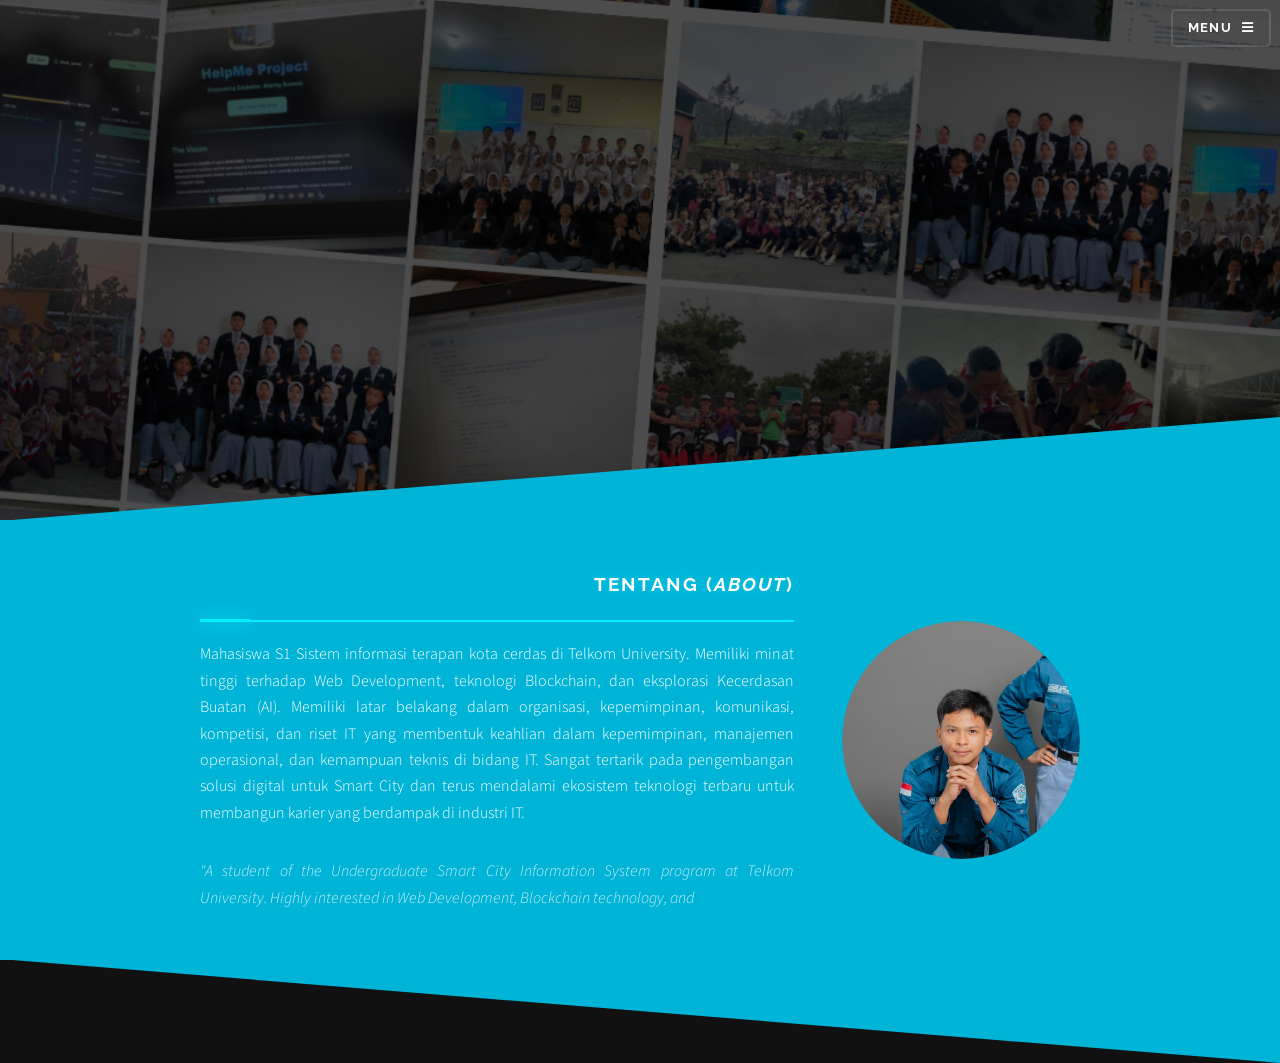
==== index.html @ a46129fd "Update index.html" ====
<!DOCTYPE HTML>
<!--
	Solid State by HTML5 UP
	html5up.net | @ajlkn
	Free for personal and commercial use under the CCA 3.0 license (html5up.net/license)
-->
<html>
	<head>
		<title>Portofolio</title>
		<meta charset="utf-8" />
		<meta name="viewport" content="width=device-width, initial-scale=1, user-scalable=no" />
		<link rel="stylesheet" href="assets/css/main.css" />
		<noscript><link rel="stylesheet" href="assets/css/noscript.css" /></noscript>
		
		<style>
			/* Efek Scroll Mulus dari tombol "Next" */
			html {
				scroll-behavior: smooth;
			}
			
			/* Memaksa 4 Kotak Galeri jadi 2x2 di layar HP bergaya "Card" presisi */
			@media screen and (max-width: 736px) {
				#four .features {
					display: grid !important;
					grid-template-columns: repeat(2, 1fr) !important;
					gap: 12px !important; /* Jarak antar kotak */
				}
				#four .features article {
					width: 100% !important;
					margin: 0 !important;
					padding: 0 !important; /* Hapus padding agar gambar bisa ngepres 100% ke ujung */
					border-radius: 8px !important; /* Lengkungkan sudut luar kotak */
					overflow: hidden !important; /* Potong paksa gambar yang keluar dari lengkungan */
					display: flex !important;
					flex-direction: column !important;
				}
				
				/* FIX: Gambar benar-benar menyentuh ujung bingkai */
				#four .features article .image {
					display: block !important;
					width: 100% !important;
					margin: 0 !important;
					border-radius: 0 !important; 
				}
				#four .features article .image img {
					width: 100% !important;
					height: 110px !important; /* Paksa tinggi gambar seragam agar rapi sejajar */
					display: block !important;
					object-fit: cover !important; 
				}
				
				/* Padding hanya diberikan pada Teks dan Tombol agar tidak menempel ke pinggir */
				#four .features article h3 {
					font-size: 0.85em !important;
					margin: 12px 10px 5px 10px !important;
				}
				#four .features article p {
					font-size: 0.7em !important;
					line-height: 1.4 !important;
					margin: 0 10px 10px 10px !important;
					flex-grow: 1 !important; /* Mendorong tombol selalu sejajar di bawah */
				}
				#four .features article .special {
					font-size: 0.65em !important;
					margin: 0 10px 12px 10px !important;
					align-self: flex-start !important;
				}
			}
			/* FIX: Memaksa foto bulat (spotlight) tetap presisi dan tidak lonjong */
			.wrapper.spotlight .image img {
				aspect-ratio: 1 / 1 !important;
				object-fit: cover !important;
			}
			/* =================================================== */
			/* EFEK HOLOGRAM 3D KOMPLEKS (TANPA BACKGROUND HITAM)  */
			/* =================================================== */
			
			/* 1. MENGHAPUS LINGKARAN HITAM BAWAAN TEMPLATE */
			.wrapper.spotlight .image.holo-container {
				background: transparent !important;
				border: none !important;
				border-radius: 0 !important;
				box-shadow: none !important;
				display: flex;
				justify-content: center;
				align-items: center;
				perspective: 1200px; /* Jarak pandang kamera 3D */
				overflow: visible !important;
				width: 250px !important;
			}

			/* ======================================= */
			/* HOLOGRAM 1: QUANTUM CORE (NOMOR 2)      */
			/* ======================================= */
			.holo-core {
				position: relative;
				width: 150px;
				height: 150px;
				transform-style: preserve-3d;
				animation: spin3D 12s linear infinite;
			}
			
			/* Cincin Energi Pelindung */
			.holo-ring {
				position: absolute;
				width: 100%;
				height: 100%;
				border: 2px dashed rgba(200, 200, 200, 0.6);
				border-radius: 50%;
				box-shadow: 0 0 15px rgba(200, 200, 200, 0.3), inset 0 0 10px rgba(200, 200, 200, 0.3);
			}
			.holo-ring.x { transform: rotateX(70deg) rotateY(0deg); border-style: solid; border-width: 1px;}
			.holo-ring.y { transform: rotateX(0deg) rotateY(70deg); }
			.holo-ring.z { transform: rotateX(45deg) rotateY(45deg); border: 2px dotted rgba(200, 200, 200, 0.8);}

			/* Kubus Data Melayang di Tengah */
			.holo-cube {
				position: absolute;
				top: 30%; left: 30%;
				width: 40%; height: 40%;
				transform-style: preserve-3d;
				animation: counterSpin 6s linear infinite;
			}
			.holo-cube .face {
				position: absolute;
				width: 100%; height: 100%;
				background: rgba(200, 200, 200, 0.1);
				border: 1px solid rgba(200, 200, 200, 0.9);
				box-shadow: 0 0 20px rgba(200, 200, 200, 0.5) inset;
				backdrop-filter: blur(2px);
			}
			/* Pemosisi Sisi Kubus */
			.face.front  { transform: translateZ(30px); }
			.face.back   { transform: rotateY(180deg) translateZ(30px); }
			.face.right  { transform: rotateY(90deg) translateZ(30px); }
			.face.left   { transform: rotateY(-90deg) translateZ(30px); }
			.face.top    { transform: rotateX(90deg) translateZ(30px); }
			.face.bottom { transform: rotateX(-90deg) translateZ(30px); }

		/* ======================================= */
			/* HOLOGRAM 3: CYBER RUNNER (ANAK LARI)    */
			/* ======================================= */
			
			/* Area bermain si anak hologram */
			.holo-run-area {
				position: relative;
				width: 180px;
				height: 180px;
				display: flex;
				justify-content: center;
				align-items: center;
				border-radius: 50%;
				/* Efek grid lantai virtual agar terasa 3D */
				background: 
					linear-gradient(rgba(200,200,200,0.1) 1px, transparent 1px) center,
					linear-gradient(90deg, rgba(200,200,200,0.1) 1px, transparent 1px) center;
				background-size: 20px 20px;
				box-shadow: inset 0 0 40px rgba(200, 200, 200, 0.1);
				overflow: visible; /* Biar larinya bisa tembus keluar lingkaran dikit */
			}
			
			/* Wadah tubuh anak */
		/* ======================================= */
			/* SI ANAK LARI BEBAS (KELILING TEKS)      */
			/* ======================================= */
			
			.cyber-kid {
				position: absolute; /* Lepas dari arus normal */
				width: 30px; 
				height: 50px;
				z-index: 100; /* Lari di atas teks dan gambar */
				pointer-events: none; /* Biar nggak nutupin tombol pas dilewati */
				
				/* Panggil animasi rute keliling kotak selama 12 detik */
				animation: runAround 12s linear infinite; 
			}

			/* Rute Lari Mengelilingi Teks (Responsif) */
			@keyframes runAround {
				/* 1. Mulai dari Pojok Kiri Atas, hadap Kanan */
				0%   { top: -20px; left: 0%; transform: scale(0.7) scaleX(1); }
				
				/* 2. Lari lurus ke Pojok Kanan Atas */
				35%  { top: -20px; left: 90%; transform: scale(0.7) scaleX(1); }
				
				/* 3. Putar badan kilat (persiapan turun) */
				36%  { top: -20px; left: 90%; transform: scale(0.7) scaleX(-1); }
				
				/* 4. Lari turun ke Pojok Kanan Bawah */
				50%  { top: 90%; left: 90%; transform: scale(0.7) scaleX(-1); }
				
				/* 5. Lari ke kiri menuju Pojok Kiri Bawah (hadap kiri) */
				85%  { top: 90%; left: 0%; transform: scale(0.7) scaleX(-1); }
				
				/* 6. Putar badan kilat menghadap kanan lagi */
				86%  { top: 90%; left: 0%; transform: scale(0.7) scaleX(1); }
				
				/* 7. Lari naik kembali ke Pojok Kiri Atas */
				100% { top: -20px; left: 0%; transform: scale(0.7) scaleX(1); }
			}
			/* =================================================== */
			/* FIX 1: ANIMASI KUBUS (Biar nggak berhenti)          */
			/* =================================================== */
			@keyframes spin3D {
				0% { transform: rotateX(0deg) rotateY(0deg) rotateZ(0deg); }
				100% { transform: rotateX(360deg) rotateY(360deg) rotateZ(360deg); }
			}
			@keyframes counterSpin {
				0% { transform: rotateX(360deg) rotateY(0deg) rotateZ(360deg); }
				100% { transform: rotateX(0deg) rotateY(360deg) rotateZ(0deg); }
			}

			/* =================================================== */
			/* FIX 2: ANTI-LAG UNTUK HP (Mematikan efek berat)     */
			/* =================================================== */
			@media screen and (max-width: 736px) {
				.holo-cube .face {
					backdrop-filter: none !important; /* Ini biang kerok lag di HP */
					box-shadow: 0 0 5px rgba(200, 200, 200, 0.5) inset !important; /* Dibikin ringan */
				}
			}

			/* =================================================== */
			/* FIX 3: MUNCULIN BADAN ANAK LARI                     */
			/* =================================================== */
			/* Membentuk Kepala & Badan dengan efek Neon Glow */
			.c-head { width: 12px; height: 12px; border-radius: 50%; background: #c0c0c0; position: absolute; top: 0; left: 9px; box-shadow: 0 0 15px #c0c0c0, 0 0 5px #fff; }
			.c-body { width: 4px; height: 22px; background: #c0c0c0; position: absolute; top: 12px; left: 13px; box-shadow: 0 0 10px #c0c0c0; }
			
			/* Membentuk Tangan & Kaki */
			.c-arm, .c-leg { width: 4px; background: #c0c0c0; position: absolute; border-radius: 2px; box-shadow: 0 0 10px #c0c0c0; }
			.c-arm { height: 16px; top: 14px; left: 13px; transform-origin: top center; }
			.c-leg { height: 20px; top: 32px; left: 13px; transform-origin: top center; }

			/* Menganimasikan Tangan & Kaki (Ayun Bergantian) */
			.arm-1 { animation: swingArm 0.5s infinite alternate ease-in-out; }
			.arm-2 { animation: swingArmRev 0.5s infinite alternate ease-in-out; }
			.leg-1 { animation: swingLegRev 0.5s infinite alternate ease-in-out; }
			.leg-2 { animation: swingLeg 0.5s infinite alternate ease-in-out; }

			@keyframes swingArm { 0% { transform: rotate(-60deg); } 100% { transform: rotate(60deg); } }
			@keyframes swingArmRev { 0% { transform: rotate(60deg); } 100% { transform: rotate(-60deg); } }
			@keyframes swingLeg { 0% { transform: rotate(-45deg); } 100% { transform: rotate(50deg); } }
			@keyframes swingLegRev { 0% { transform: rotate(50deg); } 100% { transform: rotate(-45deg); } }
									/* =================================================== */
			/* FIX POSISI KHUSUS HP: NO 2 KIRI, NO 3 KANAN         */
			/* =================================================== */
			@media screen and (max-width: 736px) {
				/* Hologram 2 (Fokus) mepet mentok KIRI di HP */
				#two .image.holo-container {
					width: 100% !important;
					justify-content: flex-start !important; 
					transform: none !important;
					margin: 0 0 2em 0 !important;
				}

								/* Hologram 3 (Pengalaman) mepet mentok KANAN di HP */
				#three .image.holo-container {
					width: 100% !important;
					justify-content: flex-end !important; 
					margin: 0 0 2em 0 !important; /* Samakan marginnya dengan No 2 biar rapi */
					transform: translateX(50px) !important; /* Dosis dorongan ke KANAN */
				}




		</style>
	</head>
	<body class="is-preload">

		<!-- Page Wrapper -->
			<div id="page-wrapper">

				<!-- Header -->
					<header id="header" class="alt">
						<h1><a href="index.html">Portofolio</a></h1>
						<nav>
							<a href="#menu">Menu</a>
						</nav>
					</header>

				<!-- Menu -->
				<nav id="menu">
						<div class="inner">
							<h2>Menu</h2>
							<ul class="links">
								<li><a href="index.html">Home</a></li>
							</ul>
							<a href="#" class="close">Close</a>
						</div>
					</nav>

				<!-- Banner -->
	<section id="banner">
		<div class="inner" style="text-align: center;">
			<div class="logo"><img src="images/profil.jpeg" alt="Foto Profil Zulhi" style="width: 120px; height: 120px; border-radius: 50%; object-fit: cover; display: block; margin: 0 auto; box-shadow: 0px 0px 25px rgba(200, 200, 200, 0.6);" /></div>
			<h2 style="text-transform: none;">ILHAM DZULKHY</h2>
			<p style="text-transform: none; letter-spacing: 0.05em; text-align: center; margin: 0 auto;">Undergraduate Smart City Information System Student at Telkom University</p>
		</div>
	</section>
				<!-- Wrapper -->
					<section id="wrapper">

					<!-- One -->
<section id="one" class="wrapper spotlight style1">
	<div class="inner">
		<a href="#" class="image"><img src="images/foto-about.jpeg" alt="Profile About" /></a>
		<div class="content">
			<h2 class="major">TENTANG (<i>ABOUT</i>)</h2>

			<!-- Deskripsi Bahasa Indonesia -->
			<p style="text-align: justify;">
			    Mahasiswa S1 Sistem informasi terapan kota cerdas di Telkom University. Memiliki minat tinggi terhadap Web Development, teknologi Blockchain, dan eksplorasi Kecerdasan Buatan (AI). Memiliki latar belakang dalam organisasi, kepemimpinan, komunikasi, kompetisi, dan riset IT yang membentuk keahlian dalam kepemimpinan, manajemen operasional, dan kemampuan teknis di bidang IT. Sangat tertarik pada pengembangan solusi digital untuk Smart City dan terus mendalami ekosistem teknologi terbaru untuk membangun karier yang berdampak di industri IT.
			</p>

			<!-- Deskripsi Bahasa Inggris -->
			<p style="text-align: justify; font-style: italic; opacity: 0.8;">
			    "A student of the Undergraduate Smart City Information System program at Telkom University. Highly interested in Web Development, Blockchain technology, and
---- assets/css/main.css ----
@import url(fontawesome-all.min.css);
@import url("https://fonts.googleapis.com/css?family=Raleway:200,700|Source+Sans+Pro:300,600,300italic,600italic");

/*
	Solid State by HTML5 UP
	html5up.net | @ajlkn
	Free for personal and commercial use under the CCA 3.0 license (html5up.net/license)
*/

html, body, div, span, applet, object,
iframe, h1, h2, h3, h4, h5, h6, p, blockquote,
pre, a, abbr, acronym, address, big, cite,
code, del, dfn, em, img, ins, kbd, q, s, samp,
small, strike, strong, sub, sup, tt, var, b,
u, i, center, dl, dt, dd, ol, ul, li, fieldset,
form, label, legend, table, caption, tbody,
tfoot, thead, tr, th, td, article, aside,
canvas, details, embed, figure, figcaption,
footer, header, hgroup, menu, nav, output, ruby,
section, summary, time, mark, audio, video {
	margin: 0;
	padding: 0;
	border: 0;
	font-size: 100%;
	font: inherit;
	vertical-align: baseline;}

article, aside, details, figcaption, figure,
footer, header, hgroup, menu, nav, section {
	display: block;}

body {
	line-height: 1;
}

ol, ul {
	list-style: none;
}

blockquote, q {
	quotes: none;
}

	blockquote:before, blockquote:after, q:before, q:after {
		content: '';
		content: none;
	}

table {
	border-collapse: collapse;
	border-spacing: 0;
}

body {
	-webkit-text-size-adjust: none;
}

mark {
	background-color: transparent;
	color: inherit;
}

input::-moz-focus-inner {
	border: 0;
	padding: 0;
}

input, select, textarea {
	-moz-appearance: none;
	-webkit-appearance: none;
	-ms-appearance: none;
	appearance: none;
}

/* Basic */

	@-ms-viewport {
		width: device-width;
	}

	body {
		-ms-overflow-style: scrollbar;
	}

	@media screen and (max-width: 480px) {

		html, body {
			min-width: 320px;
		}

	}

	html {
		box-sizing: border-box;
	}

	*, *:before, *:after {
		box-sizing: inherit;
	}

	body {
		background-color: #111111;
		background-image: linear-gradient(to top, rgba(0, 0, 0, 0.7), rgba(0, 0, 0, 0.7)), url("../../images/bg.png");
		background-size: auto,
 cover;
		background-attachment: fixed,
 fixed;
		background-position: center,
 center;
	}

		body.is-preload *, body.is-preload *:before, body.is-preload *:after {
			-moz-animation: none !important;
			-webkit-animation: none !important;
			-ms-animation: none !important;
			animation: none !important;
			-moz-transition: none !important;
			-webkit-transition: none !important;
			-ms-transition: none !important;
			transition: none !important;
		}

/* Type */

	body, input, select, textarea {
		color: #ffffff;
		font-family: "Source Sans Pro", Helvetica, sans-serif;
		font-size: 16.5pt;
		font-weight: 300;
		line-height: 1.65;
	}

		@media screen and (max-width: 1680px) {

			body, input, select, textarea {
				font-size: 13pt;
			}

		}

		@media screen and (max-width: 1280px) {

			body, input, select, textarea {
				font-size: 12pt;
			}

		}

		@media screen and (max-width: 980px) {

			body, input, select, textarea {
				font-size: 12pt;
			}

		}

		@media screen and (max-width: 736px) {

			body, input, select, textarea {
				font-size: 12pt;
			}

		}

		@media screen and (max-width: 480px) {

			body, input, select, textarea {
				font-size: 12pt;
			}

		}

	a {
		-moz-transition: color 0.2s ease-in-out, border-bottom-color 0.2s ease-in-out;
		-webkit-transition: color 0.2s ease-in-out, border-bottom-color 0.2s ease-in-out;
		-ms-transition: color 0.2s ease-in-out, border-bottom-color 0.2s ease-in-out;
		transition: color 0.2s ease-in-out, border-bottom-color 0.2s ease-in-out;
		border-bottom: dotted 1px rgba(255, 255, 255, 0.35);
		color: #ffffff;
		text-decoration: none;
	}

		a:hover {
			border-bottom-color: transparent;
			color: #ffffff !important;
		}

		a.special:not(.button) {
			text-decoration: none;
			border-bottom: 0;
			display: block;
			font-family: Raleway, Helvetica, sans-serif;
			font-size: 0.8em;
			font-weight: 700;
			letter-spacing: 0.1em;
			margin: 0 0 2em 0;
			text-transform: uppercase;
		}

			a.special:not(.button):before {
				-moz-osx-font-smoothing: grayscale;
				-webkit-font-smoothing: antialiased;
				display: inline-block;
				font-style: normal;
				font-variant: normal;
				text-rendering: auto;
				line-height: 1;
				text-transform: none !important;
				font-family: 'Font Awesome 5 Free';
				font-weight: 900;
			}

			a.special:not(.button):before {
				-moz-transition: background-color 0.2s ease-in-out;
				-webkit-transition: background-color 0.2s ease-in-out;
				-ms-transition: background-color 0.2s ease-in-out;
				transition: background-color 0.2s ease-in-out;
				border-radius: 100%;
				border: solid 2px rgba(255, 255, 255, 0.125);
				content: '\f105';
				display: inline-block;
				font-size: 1.25em;
				height: 2em;
				line-height: 1.75em;
				margin-right: 0.85em;
				text-align: center;
				text-indent: 0.15em;
				vertical-align: middle;
				width: 2em;
			}

			a.special:not(.button):hover:before {
				background-color: rgba(255, 255, 255, 0.025);
			}

			a.special:not(.button):active:before {
				background-color: rgba(255, 255, 255, 0.075);
			}

	strong, b {
		color: #ffffff;
		font-weight: 600;
	}

	em, i {
		font-style: italic;
	}

	p {
		margin: 0 0 2em 0;
	}

	h1, h2, h3, h4, h5, h6 {
		color: #ffffff;
		font-family: Raleway, Helvetica, sans-serif;
		font-weight: 700;
		letter-spacing: 0.1em;
		margin: 0 0 1em 0;
		text-transform: uppercase;
	}

		h1 a, h2 a, h3 a, h4 a, h5 a, h6 a {
			color: inherit;
			text-decoration: none;
			border-bottom: 0;
		}

		h1 span, h2 span, h3 span, h4 span, h5 span, h6 span {
			font-weight: 200;
		}

		h1.major, h2.major, h3.major, h4.major, h5.major, h6.major {
			padding-bottom: 1em;
			border-bottom: solid 2px rgba(255, 255, 255, 0.125);
		}

	h2 {
		font-size: 1.2em;
	}

	h3 {
		font-size: 0.9em;
	}

	h4 {
		font-size: 0.7em;
	}

	h5 {
		font-size: 0.7em;
	}

	h6 {
		font-size: 0.7em;
	}

	@media screen and (max-width: 736px) {

		h2 {
			font-size: 1em;
		}

		h3 {
			font-size: 0.8em;
		}

	}

	sub {
		font-size: 0.8em;
		position: relative;
		top: 0.5em;
	}

	sup {
		font-size: 0.8em;
		position: relative;
		top: -0.5em;
	}

	blockquote {
		border-left: solid 4px rgba(255, 255, 255, 0.125);
		font-style: italic;
		margin: 0 0 2em 0;
		padding: 0.5em 0 0.5em 2em;
	}

	code {
		background: rgba(255, 255, 255, 0.025);
		border-radius: 5px;
		border: solid 2px rgba(255, 255, 255, 0.125);
		font-family: "Courier New", monospace;
		font-size: 0.9em;
		margin: 0 0.25em;
		padding: 0.25em 0.65em;
	}

	pre {
		-webkit-overflow-scrolling: touch;
		font-family: "Courier New", monospace;
		font-size: 0.9em;
		margin: 0 0 2em 0;
	}

		pre code {
			display: block;
			line-height: 1.75em;
			padding: 1em 1.5em;
			overflow-x: auto;
		}

	hr {
		border: 0;
		border-bottom: solid 2px rgba(255, 255, 255, 0.125);
		margin: 2.5em 0;
	}

		hr.major {
			margin: 4em 0;
		}

	.align-left {
		text-align: left;
	}

	.align-center {
		text-align: center;
	}

	.align-right {
		text-align: right;
	}

/* Row */

	.row {
		display: flex;
		flex-wrap: wrap;
		box-sizing: border-box;
		align-items: stretch;
	}

		.row > * {
			box-sizing: border-box;
		}

		.row.gtr-uniform > * > :last-child {
			margin-bottom: 0;
		}

		.row.aln-left {
			justify-content: flex-start;
		}

		.row.aln-center {
			justify-content: center;
		}

		.row.aln-right {
			justify-content: flex-end;
		}

		.row.aln-top {
			align-items: flex-start;
		}

		.row.aln-middle {
			align-items: center;
		}

		.row.aln-bottom {
			align-items: flex-end;
		}

		.row > .imp {
			order: -1;
		}

		.row > .col-1 {
			width: 8.33333%;
		}

		.row > .off-1 {
			margin-left: 8.33333%;
		}

		.row > .col-2 {
			width: 16.66667%;
		}

		.row > .off-2 {
			margin-left: 16.66667%;
		}

		.row > .col-3 {
			width: 25%;
		}

		.row > .off-3 {
			margin-left: 25%;
		}

		.row > .col-4 {
			width: 33.33333%;
		}

		.row > .off-4 {
			margin-left: 33.33333%;
		}

		.row > .col-5 {
			width: 41.66667%;
		}

		.row > .off-5 {
			margin-left: 41.66667%;
		}

		.row > .col-6 {
			width: 50%;
		}

		.row > .off-6 {
			margin-left: 50%;
		}

		.row > .col-7 {
			width: 58.33333%;
		}

		.row > .off-7 {
			margin-left: 58.33333%;
		}

		.row > .col-8 {
			width: 66.66667%;
		}

		.row > .off-8 {
			margin-left: 66.66667%;
		}

		.row > .col-9 {
			width: 75%;
		}

		.row > .off-9 {
			margin-left: 75%;
		}

		.row > .col-10 {
			width: 83.33333%;
		}

		.row > .off-10 {
			margin-left: 83.33333%;
		}

		.row > .col-11 {
			width: 91.66667%;
		}

		.row > .off-11 {
			margin-left: 91.66667%;
		}

		.row > .col-12 {
			width: 100%;
		}

		.row > .off-12 {
			margin-left: 100%;
		}

		.row.gtr-0 {
			margin-top: 0;
			margin-left: 0em;
		}

			.row.gtr-0 > * {
				padding: 0 0 0 0em;
			}

			.row.gtr-0.gtr-uniform {
				margin-top: 0em;
			}

				.row.gtr-0.gtr-uniform > * {
					padding-top: 0em;
				}

		.row.gtr-25 {
			margin-top: 0;
			margin-left: -0.4375em;
		}

			.row.gtr-25 > * {
				padding: 0 0 0 0.4375em;
			}

			.row.gtr-25.gtr-uniform {
				margin-top: -0.4375em;
			}

				.row.gtr-25.gtr-uniform > * {
					padding-top: 0.4375em;
				}

		.row.gtr-50 {
			margin-top: 0;
			margin-left: -0.875em;
		}

			.row.gtr-50 > * {
				padding: 0 0 0 0.875em;
			}

			.row.gtr-50.gtr-uniform {
				margin-top: -0.875em;
			}

				.row.gtr-50.gtr-uniform > * {
					padding-top: 0.875em;
				}

		.row {
			margin-top: 0;
			margin-left: -1.75em;
		}

			.row > * {
				padding: 0 0 0 1.75em;
			}

			.row.gtr-uniform {
				margin-top: -1.75em;
			}

				.row.gtr-uniform > * {
					padding-top: 1.75em;
				}

		.row.gtr-150 {
			margin-top: 0;
			margin-left: -2.625em;
		}

			.row.gtr-150 > * {
				padding: 0 0 0 2.625em;
			}

			.row.gtr-150.gtr-uniform {
				margin-top: -2.625em;
			}

				.row.gtr-150.gtr-uniform > * {
					padding-top: 2.625em;
				}

		.row.gtr-200 {
			margin-top: 0;
			margin-left: -3.5em;
		}

			.row.gtr-200 > * {
				padding: 0 0 0 3.5em;
			}

			.row.gtr-200.gtr-uniform {
				margin-top: -3.5em;
			}

				.row.gtr-200.gtr-uniform > * {
					padding-top: 3.5em;
				}

		@media screen and (max-width: 1680px) {

			.row {
				display: flex;
				flex-wrap: wrap;
				box-sizing: border-box;
				align-items: stretch;
			}

				.row > * {
					box-sizing: border-box;
				}

				.row.gtr-uniform > * > :last-child {
					margin-bottom: 0;
				}

				.row.aln-left {
					justify-content: flex-start;
				}

				.row.aln-center {
					justify-content: center;
				}

				.row.aln-right {
					justify-content: flex-end;
				}

				.row.aln-top {
					align-items: flex-start;
				}

				.row.aln-middle {
					align-items: center;
				}

				.row.aln-bottom {
					align-items: flex-end;
				}

				.row > .imp-xlarge {
					order: -1;
				}

				.row > .col-1-xlarge {
					width: 8.33333%;
				}

				.row > .off-1-xlarge {
					margin-left: 8.33333%;
				}

				.row > .col-2-xlarge {
					width: 16.66667%;
				}

				.row > .off-2-xlarge {
					margin-left: 16.66667%;
				}

				.row > .col-3-xlarge {
					width: 25%;
				}

				.row > .off-3-xlarge {
					margin-left: 25%;
				}

				.row > .col-4-xlarge {
					width: 33.33333%;
				}

				.row > .off-4-xlarge {
					margin-left: 33.33333%;
				}

				.row > .col-5-xlarge {
					width: 41.66667%;
				}

				.row > .off-5-xlarge {
					margin-left: 41.66667%;
				}

				.row > .col-6-xlarge {
					width: 50%;
				}

				.row > .off-6-xlarge {
					margin-left: 50%;
				}

				.row > .col-7-xlarge {
					width: 58.33333%;
				}

				.row > .off-7-xlarge {
					margin-left: 58.33333%;
				}

				.row > .col-8-xlarge {
					width: 66.66667%;
				}

				.row > .off-8-xlarge {
					margin-left: 66.66667%;
				}

				.row > .col-9-xlarge {
					width: 75%;
				}

				.row > .off-9-xlarge {
					margin-left: 75%;
				}

				.row > .col-10-xlarge {
					width: 83.33333%;
				}

				.row > .off-10-xlarge {
					margin-left: 83.33333%;
				}

				.row > .col-11-xlarge {
					width: 91.66667%;
				}

				.row > .off-11-xlarge {
					margin-left: 91.66667%;
				}

				.row > .col-12-xlarge {
					width: 100%;
				}

				.row > .off-12-xlarge {
					margin-left: 100%;
				}

				.row.gtr-0 {
					margin-top: 0;
					margin-left: 0em;
				}

					.row.gtr-0 > * {
						padding: 0 0 0 0em;
					}

					.row.gtr-0.gtr-uniform {
						margin-top: 0em;
					}

						.row.gtr-0.gtr-uniform > * {
							padding-top: 0em;
						}

				.row.gtr-25 {
					margin-top: 0;
					margin-left: -0.4375em;
				}

					.row.gtr-25 > * {
						padding: 0 0 0 0.4375em;
					}

					.row.gtr-25.gtr-uniform {
						margin-top: -0.4375em;
					}

						.row.gtr-25.gtr-uniform > * {
							padding-top: 0.4375em;
						}

				.row.gtr-50 {
					margin-top: 0;
					margin-left: -0.875em;
				}

					.row.gtr-50 > * {
						padding: 0 0 0 0.875em;
					}

					.row.gtr-50.gtr-uniform {
						margin-top: -0.875em;
					}

						.row.gtr-50.gtr-uniform > * {
							padding-top: 0.875em;
						}

				.row {
					margin-top: 0;
					margin-left: -1.75em;
				}

					.row > * {
						padding: 0 0 0 1.75em;
					}

					.row.gtr-uniform {
						margin-top: -1.75em;
					}

						.row.gtr-uniform > * {
							padding-top: 1.75em;
						}

				.row.gtr-150 {
					margin-top: 0;
					margin-left: -2.625em;
				}

					.row.gtr-150 > * {
						padding: 0 0 0 2.625em;
					}

					.row.gtr-150.gtr-uniform {
						margin-top: -2.625em;
					}

						.row.gtr-150.gtr-uniform > * {
							padding-top: 2.625em;
						}

				.row.gtr-200 {
					margin-top: 0;
					margin-left: -3.5em;
				}

					.row.gtr-200 > * {
						padding: 0 0 0 3.5em;
					}

					.row.gtr-200.gtr-uniform {
						margin-top: -3.5em;
					}

						.row.gtr-200.gtr-uniform > * {
							padding-top: 3.5em;
						}

		}

		@media screen and (max-width: 1280px) {

			.row {
				display: flex;
				flex-wrap: wrap;
				box-sizing: border-box;
				align-items: stretch;
			}

				.row > * {
					box-sizing: border-box;
				}

				.row.gtr-uniform > * > :last-child {
					margin-bottom: 0;
				}

				.row.aln-left {
					justify-content: flex-start;
				}

				.row.aln-center {
					justify-content: center;
				}

				.row.aln-right {
					justify-content: flex-end;
				}

				.row.aln-top {
					align-items: flex-start;
				}

				.row.aln-middle {
					align-items: center;
				}

				.row.aln-bottom {
					align-items: flex-end;
				}

				.row > .imp-large {
					order: -1;
				}

				.row > .col-1-large {
					width: 8.33333%;
				}

				.row > .off-1-large {
					margin-left: 8.33333%;
				}

				.row > .col-2-large {
					width: 16.66667%;
				}

				.row > .off-2-large {
					margin-left: 16.66667%;
				}

				.row > .col-3-large {
					width: 25%;
				}

				.row > .off-3-large {
					margin-left: 25%;
				}

				.row > .col-4-large {
					width: 33.33333%;
				}

				.row > .off-4-large {
					margin-left: 33.33333%;
				}

				.row > .col-5-large {
					width: 41.66667%;
				}

				.row > .off-5-large {
					margin-left: 41.66667%;
				}

				.row > .col-6-large {
					width: 50%;
				}

				.row > .off-6-large {
					margin-left: 50%;
				}

				.row > .col-7-large {
					width: 58.33333%;
				}

				.row > .off-7-large {
					margin-left: 58.33333%;
				}

				.row > .col-8-large {
					width: 66.66667%;
				}

				.row > .off-8-large {
					margin-left: 66.66667%;
				}

				.row > .col-9-large {
					width: 75%;
				}

				.row > .off-9-large {
					margin-left: 75%;
				}

				.row > .col-10-large {
					width: 83.33333%;
				}

				.row > .off-10-large {
					margin-left: 83.33333%;
				}

				.row > .col-11-large {
					width: 91.66667%;
				}

				.row > .off-11-large {
					margin-left: 91.66667%;
				}

				.row > .col-12-large {
					width: 100%;
				}

				.row > .off-12-large {
					margin-left: 100%;
				}

				.row.gtr-0 {
					margin-top: 0;
					margin-left: 0em;
				}

					.row.gtr-0 > * {
						padding: 0 0 0 0em;
					}

					.row.gtr-0.gtr-uniform {
						margin-top: 0em;
					}

						.row.gtr-0.gtr-uniform > * {
							padding-top: 0em;
						}

				.row.gtr-25 {
					margin-top: 0;
					margin-left: -0.4375em;
				}

					.row.gtr-25 > * {
						padding: 0 0 0 0.4375em;
					}

					.row.gtr-25.gtr-uniform {
						margin-top: -0.4375em;
					}

						.row.gtr-25.gtr-uniform > * {
							padding-top: 0.4375em;
						}

				.row.gtr-50 {
					margin-top: 0;
					margin-left: -0.875em;
				}

					.row.gtr-50 > * {
						padding: 0 0 0 0.875em;
					}

					.row.gtr-50.gtr-uniform {
						margin-top: -0.875em;
					}

						.row.gtr-50.gtr-uniform > * {
							padding-top: 0.875em;
						}

				.row {
					margin-top: 0;
					margin-left: -1.75em;
				}

					.row > * {
						padding: 0 0 0 1.75em;
					}

					.row.gtr-uniform {
						margin-top: -1.75em;
					}

						.row.gtr-uniform > * {
							padding-top: 1.75em;
						}

				.row.gtr-150 {
					margin-top: 0;
					margin-left: -2.625em;
				}

					.row.gtr-150 > * {
						padding: 0 0 0 2.625em;
					}

					.row.gtr-150.gtr-uniform {
						margin-top: -2.625em;
					}

						.row.gtr-150.gtr-uniform > * {
							padding-top: 2.625em;
						}

				.row.gtr-200 {
					margin-top: 0;
					margin-left: -3.5em;
				}

					.row.gtr-200 > * {
						padding: 0 0 0 3.5em;
					}

					.row.gtr-200.gtr-uniform {
						margin-top: -3.5em;
					}

						.row.gtr-200.gtr-uniform > * {
							padding-top: 3.5em;
						}

		}

		@media screen and (max-width: 980px) {

			.row {
				display: flex;
				flex-wrap: wrap;
				box-sizing: border-box;
				align-items: stretch;
			}

				.row > * {
					box-sizing: border-box;
				}

				.row.gtr-uniform > * > :last-child {
					margin-bottom: 0;
				}

				.row.aln-left {
					justify-content: flex-start;
				}

				.row.aln-center {
					justify-content: center;
				}

				.row.aln-right {
					justify-content: flex-end;
				}

				.row.aln-top {
					align-items: flex-start;
				}

				.row.aln-middle {
					align-items: center;
				}

				.row.aln-bottom {
					align-items: flex-end;
				}

				.row > .imp-medium {
					order: -1;
				}

				.row > .col-1-medium {
					width: 8.33333%;
				}

				.row > .off-1-medium {
					margin-left: 8.33333%;
				}

				.row > .col-2-medium {
					width: 16.66667%;
				}

				.row > .off-2-medium {
					margin-left: 16.66667%;
				}

				.row > .col-3-medium {
					width: 25%;
				}

				.row > .off-3-medium {
					margin-left: 25%;
				}

				.row > .col-4-medium {
					width: 33.33333%;
				}

				.row > .off-4-medium {
					margin-left: 33.33333%;
				}

				.row > .col-5-medium {
					width: 41.66667%;
				}

				.row > .off-5-medium {
					margin-left: 41.66667%;
				}

				.row > .col-6-medium {
					width: 50%;
				}

				.row > .off-6-medium {
					margin-left: 50%;
				}

				.row > .col-7-medium {
					width: 58.33333%;
				}

				.row > .off-7-medium {
					margin-left: 58.33333%;
				}

				.row > .col-8-medium {
					width: 66.66667%;
				}

				.row > .off-8-medium {
					margin-left: 66.66667%;
				}

				.row > .col-9-medium {
					width: 75%;
				}

				.row > .off-9-medium {
					margin-left: 75%;
				}

				.row > .col-10-medium {
					width: 83.33333%;
				}

				.row > .off-10-medium {
					margin-left: 83.33333%;
				}

				.row > .col-11-medium {
					width: 91.66667%;
				}

				.row > .off-11-medium {
					margin-left: 91.66667%;
				}

				.row > .col-12-medium {
					width: 100%;
				}

				.row > .off-12-medium {
					margin-left: 100%;
				}

				.row.gtr-0 {
					margin-top: 0;
					margin-left: 0em;
				}

					.row.gtr-0 > * {
						padding: 0 0 0 0em;
					}

					.row.gtr-0.gtr-uniform {
						margin-top: 0em;
					}

						.row.gtr-0.gtr-uniform > * {
							padding-top: 0em;
						}

				.row.gtr-25 {
					margin-top: 0;
					margin-left: -0.4375em;
				}

					.row.gtr-25 > * {
						padding: 0 0 0 0.4375em;
					}

					.row.gtr-25.gtr-uniform {
						margin-top: -0.4375em;
					}

						.row.gtr-25.gtr-uniform > * {
							padding-top: 0.4375em;
						}

				.row.gtr-50 {
					margin-top: 0;
					margin-left: -0.875em;
				}

					.row.gtr-50 > * {
						padding: 0 0 0 0.875em;
					}

					.row.gtr-50.gtr-uniform {
						margin-top: -0.875em;
					}

						.row.gtr-50.gtr-uniform > * {
							padding-top: 0.875em;
						}

				.row {
					margin-top: 0;
					margin-left: -1.75em;
				}

					.row > * {
						padding: 0 0 0 1.75em;
					}

					.row.gtr-uniform {
						margin-top: -1.75em;
					}

						.row.gtr-uniform > * {
							padding-top: 1.75em;
						}

				.row.gtr-150 {
					margin-top: 0;
					margin-left: -2.625em;
				}

					.row.gtr-150 > * {
						padding: 0 0 0 2.625em;
					}

					.row.gtr-150.gtr-uniform {
						margin-top: -2.625em;
					}

						.row.gtr-150.gtr-uniform > * {
							padding-top: 2.625em;
						}

				.row.gtr-200 {
					margin-top: 0;
					margin-left: -3.5em;
				}

					.row.gtr-200 > * {
						padding: 0 0 0 3.5em;
					}

					.row.gtr-200.gtr-uniform {
						margin-top: -3.5em;
					}

						.row.gtr-200.gtr-uniform > * {
							padding-top: 3.5em;
						}

		}

		@media screen and (max-width: 736px) {

			.row {
				display: flex;
				flex-wrap: wrap;
				box-sizing: border-box;
				align-items: stretch;
			}

				.row > * {
					box-sizing: border-box;
				}

				.row.gtr-uniform > * > :last-child {
					margin-bottom: 0;
				}

				.row.aln-left {
					justify-content: flex-start;
				}

				.row.aln-center {
					justify-content: center;
				}

				.row.aln-right {
					justify-content: flex-end;
				}

				.row.aln-top {
					align-items: flex-start;
				}

				.row.aln-middle {
					align-items: center;
				}

				.row.aln-bottom {
					align-items: flex-end;
				}

				.row > .imp-small {
					order: -1;
				}

				.row > .col-1-small {
					width: 8.33333%;
				}

				.row > .off-1-small {
					margin-left: 8.33333%;
				}

				.row > .col-2-small {
					width: 16.66667%;
				}

				.row > .off-2-small {
					margin-left: 16.66667%;
				}

				.row > .col-3-small {
					width: 25%;
				}

				.row > .off-3-small {
					margin-left: 25%;
				}

				.row > .col-4-small {
					width: 33.33333%;
				}

				.row > .off-4-small {
					margin-left: 33.33333%;
				}

				.row > .col-5-small {
					width: 41.66667%;
				}

				.row > .off-5-small {
					margin-left: 41.66667%;
				}

				.row > .col-6-small {
					width: 50%;
				}

				.row > .off-6-small {
					margin-left: 50%;
				}

				.row > .col-7-small {
					width: 58.33333%;
				}

				.row > .off-7-small {
					margin-left: 58.33333%;
				}

				.row > .col-8-small {
					width: 66.66667%;
				}

				.row > .off-8-small {
					margin-left: 66.66667%;
				}

				.row > .col-9-small {
					width: 75%;
				}

				.row > .off-9-small {
					margin-left: 75%;
				}

				.row > .col-10-small {
					width: 83.33333%;
				}

				.row > .off-10-small {
					margin-left: 83.33333%;
				}

				.row > .col-11-small {
					width: 91.66667%;
				}

				.row > .off-11-small {
					margin-left: 91.66667%;
				}

				.row > .col-12-small {
					width: 100%;
				}

				.row > .off-12-small {
					margin-left: 100%;
				}

				.row.gtr-0 {
					margin-top: 0;
					margin-left: 0em;
				}

					.row.gtr-0 > * {
						padding: 0 0 0 0em;
					}

					.row.gtr-0.gtr-uniform {
						margin-top: 0em;
					}

						.row.gtr-0.gtr-uniform > * {
							padding-top: 0em;
						}

				.row.gtr-25 {
					margin-top: 0;
					margin-left: -0.3125em;
				}

					.row.gtr-25 > * {
						padding: 0 0 0 0.3125em;
					}

					.row.gtr-25.gtr-uniform {
						margin-top: -0.3125em;
					}

						.row.gtr-25.gtr-uniform > * {
							padding-top: 0.3125em;
						}

				.row.gtr-50 {
					margin-top: 0;
					margin-left: -0.625em;
				}

					.row.gtr-50 > * {
						padding: 0 0 0 0.625em;
					}

					.row.gtr-50.gtr-uniform {
						margin-top: -0.625em;
					}

						.row.gtr-50.gtr-uniform > * {
							padding-top: 0.625em;
						}

				.row {
					margin-top: 0;
					margin-left: -1.25em;
				}

					.row > * {
						padding: 0 0 0 1.25em;
					}

					.row.gtr-uniform {
						margin-top: -1.25em;
					}

						.row.gtr-uniform > * {
							padding-top: 1.25em;
						}

				.row.gtr-150 {
					margin-top: 0;
					margin-left: -1.875em;
				}

					.row.gtr-150 > * {
						padding: 0 0 0 1.875em;
					}

					.row.gtr-150.gtr-uniform {
						margin-top: -1.875em;
					}

						.row.gtr-150.gtr-uniform > * {
							padding-top: 1.875em;
						}

				.row.gtr-200 {
					margin-top: 0;
					margin-left: -2.5em;
				}

					.row.gtr-200 > * {
						padding: 0 0 0 2.5em;
					}

					.row.gtr-200.gtr-uniform {
						margin-top: -2.5em;
					}

						.row.gtr-200.gtr-uniform > * {
							padding-top: 2.5em;
						}

		}

		@media screen and (max-width: 480px) {

			.row {
				display: flex;
				flex-wrap: wrap;
				box-sizing: border-box;
				align-items: stretch;
			}

				.row > * {
					box-sizing: border-box;
				}

				.row.gtr-uniform > * > :last-child {
					margin-bottom: 0;
				}

				.row.aln-left {
					justify-content: flex-start;
				}

				.row.aln-center {
					justify-content: center;
				}

				.row.aln-right {
					justify-content: flex-end;
				}

				.row.aln-top {
					align-items: flex-start;
				}

				.row.aln-middle {
					align-items: center;
				}

				.row.aln-bottom {
					align-items: flex-end;
				}

				.row > .imp-xsmall {
					order: -1;
				}

				.row > .col-1-xsmall {
					width: 8.33333%;
				}

				.row > .off-1-xsmall {
					margin-left: 8.33333%;
				}

				.row > .col-2-xsmall {
					width: 16.66667%;
				}

				.row > .off-2-xsmall {
					margin-left: 16.66667%;
				}

				.row > .col-3-xsmall {
					width: 25%;
				}

				.row > .off-3-xsmall {
					margin-left: 25%;
				}

				.row > .col-4-xsmall {
					width: 33.33333%;
				}

				.row > .off-4-xsmall {
					margin-left: 33.33333%;
				}

				.row > .col-5-xsmall {
					width: 41.66667%;
				}

				.row > .off-5-xsmall {
					margin-left: 41.66667%;
				}

				.row > .col-6-xsmall {
					width: 50%;
				}

				.row > .off-6-xsmall {
					margin-left: 50%;
				}

				.row > .col-7-xsmall {
					width: 58.33333%;
				}

				.row > .off-7-xsmall {
					margin-left: 58.33333%;
				}

				.row > .col-8-xsmall {
					width: 66.66667%;
				}

				.row > .off-8-xsmall {
					margin-left: 66.66667%;
				}

				.row > .col-9-xsmall {
					width: 75%;
				}

				.row > .off-9-xsmall {
					margin-left: 75%;
				}

				.row > .col-10-xsmall {
					width: 83.33333%;
				}

				.row > .off-10-xsmall {
					margin-left: 83.33333%;
				}

				.row > .col-11-xsmall {
					width: 91.66667%;
				}

				.row > .off-11-xsmall {
					margin-left: 91.66667%;
				}

				.row > .col-12-xsmall {
					width: 100%;
				}

				.row > .off-12-xsmall {
					margin-left: 100%;
				}

				.row.gtr-0 {
					margin-top: 0;
					margin-left: 0em;
				}

					.row.gtr-0 > * {
						padding: 0 0 0 0em;
					}

					.row.gtr-0.gtr-uniform {
						margin-top: 0em;
					}

						.row.gtr-0.gtr-uniform > * {
							padding-top: 0em;
						}

				.row.gtr-25 {
					margin-top: 0;
					margin-left: -0.3125em;
				}

					.row.gtr-25 > * {
						padding: 0 0 0 0.3125em;
					}

					.row.gtr-25.gtr-uniform {
						margin-top: -0.3125em;
					}

						.row.gtr-25.gtr-uniform > * {
							padding-top: 0.3125em;
						}

				.row.gtr-50 {
					margin-top: 0;
					margin-left: -0.625em;
				}

					.row.gtr-50 > * {
						padding: 0 0 0 0.625em;
					}

					.row.gtr-50.gtr-uniform {
						margin-top: -0.625em;
					}

						.row.gtr-50.gtr-uniform > * {
							padding-top: 0.625em;
						}

				.row {
					margin-top: 0;
					margin-left: -1.25em;
				}

					.row > * {
						padding: 0 0 0 1.25em;
					}

					.row.gtr-uniform {
						margin-top: -1.25em;
					}

						.row.gtr-uniform > * {
							padding-top: 1.25em;
						}

				.row.gtr-150 {
					margin-top: 0;
					margin-left: -1.875em;
				}

					.row.gtr-150 > * {
						padding: 0 0 0 1.875em;
					}

					.row.gtr-150.gtr-uniform {
						margin-top: -1.875em;
					}

						.row.gtr-150.gtr-uniform > * {
							padding-top: 1.875em;
						}

				.row.gtr-200 {
					margin-top: 0;
					margin-left: -2.5em;
				}

					.row.gtr-200 > * {
						padding: 0 0 0 2.5em;
					}

					.row.gtr-200.gtr-uniform {
						margin-top: -2.5em;
					}

						.row.gtr-200.gtr-uniform > * {
							padding-top: 2.5em;
						}

		}

		@media screen and (max-width: 360px) {

			.row {
				display: flex;
				flex-wrap: wrap;
				box-sizing: border-box;
				align-items: stretch;
			}

				.row > * {
					box-sizing: border-box;
				}

				.row.gtr-uniform > * > :last-child {
					margin-bottom: 0;
				}

				.row.aln-left {
					justify-content: flex-start;
				}

				.row.aln-center {
					justify-content: center;
				}

				.row.aln-right {
					justify-content: flex-end;
				}

				.row.aln-top {
					align-items: flex-start;
				}

				.row.aln-middle {
					align-items: center;
				}

				.row.aln-bottom {
					align-items: flex-end;
				}

				.row > .imp-xxsmall {
					order: -1;
				}

				.row > .col-1-xxsmall {
					width: 8.33333%;
				}

				.row > .off-1-xxsmall {
					margin-left: 8.33333%;
				}

				.row > .col-2-xxsmall {
					width: 16.66667%;
				}

				.row > .off-2-xxsmall {
					margin-left: 16.66667%;
				}

				.row > .col-3-xxsmall {
					width: 25%;
				}

				.row > .off-3-xxsmall {
					margin-left: 25%;
				}

				.row > .col-4-xxsmall {
					width: 33.33333%;
				}

				.row > .off-4-xxsmall {
					margin-left: 33.33333%;
				}

				.row > .col-5-xxsmall {
					width: 41.66667%;
				}

				.row > .off-5-xxsmall {
					margin-left: 41.66667%;
				}

				.row > .col-6-xxsmall {
					width: 50%;
				}

				.row > .off-6-xxsmall {
					margin-left: 50%;
				}

				.row > .col-7-xxsmall {
					width: 58.33333%;
				}

				.row > .off-7-xxsmall {
					margin-left: 58.33333%;
				}

				.row > .col-8-xxsmall {
					width: 66.66667%;
				}

				.row > .off-8-xxsmall {
					margin-left: 66.66667%;
				}

				.row > .col-9-xxsmall {
					width: 75%;
				}

				.row > .off-9-xxsmall {
					margin-left: 75%;
				}

				.row > .col-10-xxsmall {
					width: 83.33333%;
				}

				.row > .off-10-xxsmall {
					margin-left: 83.33333%;
				}

				.row > .col-11-xxsmall {
					width: 91.66667%;
				}

				.row > .off-11-xxsmall {
					margin-left: 91.66667%;
				}

				.row > .col-12-xxsmall {
					width: 100%;
				}

				.row > .off-12-xxsmall {
					margin-left: 100%;
				}

				.row.gtr-0 {
					margin-top: 0;
					margin-left: 0em;
				}

					.row.gtr-0 > * {
						padding: 0 0 0 0em;
					}

					.row.gtr-0.gtr-uniform {
						margin-top: 0em;
					}

						.row.gtr-0.gtr-uniform > * {
							padding-top: 0em;
						}

				.row.gtr-25 {
					margin-top: 0;
					margin-left: -0.3125em;
				}

					.row.gtr-25 > * {
						padding: 0 0 0 0.3125em;
					}

					.row.gtr-25.gtr-uniform {
						margin-top: -0.3125em;
					}

						.row.gtr-25.gtr-uniform > * {
							padding-top: 0.3125em;
						}

				.row.gtr-50 {
					margin-top: 0;
					margin-left: -0.625em;
				}

					.row.gtr-50 > * {
						padding: 0 0 0 0.625em;
					}

					.row.gtr-50.gtr-uniform {
						margin-top: -0.625em;
					}

						.row.gtr-50.gtr-uniform > * {
							padding-top: 0.625em;
						}

				.row {
					margin-top: 0;
					margin-left: -1.25em;
				}

					.row > * {
						padding: 0 0 0 1.25em;
					}

					.row.gtr-uniform {
						margin-top: -1.25em;
					}

						.row.gtr-uniform > * {
							padding-top: 1.25em;
						}

				.row.gtr-150 {
					margin-top: 0;
					margin-left: -1.875em;
				}

					.row.gtr-150 > * {
						padding: 0 0 0 1.875em;
					}

					.row.gtr-150.gtr-uniform {
						margin-top: -1.875em;
					}

						.row.gtr-150.gtr-uniform > * {
							padding-top: 1.875em;
						}

				.row.gtr-200 {
					margin-top: 0;
					margin-left: -2.5em;
				}

					.row.gtr-200 > * {
						padding: 0 0 0 2.5em;
					}

					.row.gtr-200.gtr-uniform {
						margin-top: -2.5em;
					}

						.row.gtr-200.gtr-uniform > * {
							padding-top: 2.5em;
						}

		}

/* Section/Article */

	section.special, article.special {
		text-align: center;
	}

/* Form */

	form {
		margin: 0 0 2em 0;
	}

		form > :last-child {
			margin-bottom: 0;
		}

		form > .fields {
			display: -moz-flex;
			display: -webkit-flex;
			display: -ms-flex;
			display: flex;
			-moz-flex-wrap: wrap;
			-webkit-flex-wrap: wrap;
			-ms-flex-wrap: wrap;
			flex-wrap: wrap;
			width: calc(100% + 3em);
			margin: -1.5em 0 2em -1.5em;
		}

			form > .fields > .field {
				-moz-flex-grow: 0;
				-webkit-flex-grow: 0;
				-ms-flex-grow: 0;
				flex-grow: 0;
				-moz-flex-shrink: 0;
				-webkit-flex-shrink: 0;
				-ms-flex-shrink: 0;
				flex-shrink: 0;
				padding: 1.5em 0 0 1.5em;
				width: calc(100% - 1.5em);
			}

				form > .fields > .field.half {
					width: calc(50% - 0.75em);
				}

				form > .fields > .field.third {
					width: calc(100%/3 - 0.5em);
				}

				form > .fields > .field.quarter {
					width: calc(25% - 0.375em);
				}

		@media screen and (max-width: 480px) {

			form > .fields {
				width: calc(100% + 3em);
				margin: -1.5em 0 2em -1.5em;
			}

				form > .fields > .field {
					padding: 1.5em 0 0 1.5em;
					width: calc(100% - 1.5em);
				}

					form > .fields > .field.half {
						width: calc(100% - 1.5em);
					}

					form > .fields > .field.third {
						width: calc(100% - 1.5em);
					}

					form > .fields > .field.quarter {
						width: calc(100% - 1.5em);
					}

		}

	label {
		color: #ffffff;
		display: block;
		font-family: Raleway, Helvetica, sans-serif;
		font-size: 0.8em;
		font-weight: 700;
		letter-spacing: 0.1em;
		margin: 0 0 0.7em 0;
		text-transform: uppercase;
	}

	input[type="text"],
	input[type="password"],
	input[type="email"],
	input[type="tel"],
	select,
	textarea {
		-moz-appearance: none;
		-webkit-appearance: none;
		-ms-appearance: none;
		appearance: none;
		background: rgba(255, 255, 255, 0.025);
		border-radius: 5px;
		border: none;
		border: solid 2px rgba(255, 255, 255, 0.125);
		color: inherit;
		display: block;
		outline: 0;
		padding: 0 1em;
		text-decoration: none;
		width: 100%;
	}

		input[type="text"]:invalid,
		input[type="password"]:invalid,
		input[type="email"]:invalid,
		input[type="tel"]:invalid,
		select:invalid,
		textarea:invalid {
			box-shadow: none;
		}

		input[type="text"]:focus,
		input[type="password"]:focus,
		input[type="email"]:focus,
		input[type="tel"]:focus,
		select:focus,
		textarea:focus {
			border-color: #90e0ef;
		}

	select {
		background-image: url("data:image/svg+xml;charset=utf8,%3Csvg xmlns='http://www.w3.org/2000/svg' width='40' height='40' preserveAspectRatio='none' viewBox='0 0 40 40'%3E%3Cpath d='M9.4,12.3l10.4,10.4l10.4-10.4c0.2-0.2,0.5-0.4,0.9-0.4c0.3,0,0.6,0.1,0.9,0.4l3.3,3.3c0.2,0.2,0.4,0.5,0.4,0.9 c0,0.4-0.1,0.6-0.4,0.9L20.7,31.9c-0.2,0.2-0.5,0.4-0.9,0.4c-0.3,0-0.6-0.1-0.9-0.4L4.3,17.3c-0.2-0.2-0.4-0.5-0.4-0.9 c0-0.4,0.1-0.6,0.4-0.9l3.3-3.3c0.2-0.2,0.5-0.4,0.9-0.4S9.1,12.1,9.4,12.3z' fill='rgba(255, 255, 255, 0.125)' /%3E%3C/svg%3E");
		background-size: 1.25rem;
		background-repeat: no-repeat;
		background-position: calc(100% - 1rem) center;
		height: 2.75em;
		padding-right: 2.75em;
		text-overflow: ellipsis;
	}

		select option {
			color: #ffffff;
			background: #111111;
		}

		select:focus::-ms-value {
			background-color: transparent;
		}

		select::-ms-expand {
			display: none;
		}

	input[type="text"],
	input[type="password"],
	input[type="email"],
	select {
		height: 2.75em;
	}

	textarea {
		padding: 0.75em 1em;
	}

	input[type="checkbox"],
	input[type="radio"] {
		-moz-appearance: none;
		-webkit-appearance: none;
		-ms-appearance: none;
		appearance: none;
		display: block;
		float: left;
		margin-right: -2em;
		opacity: 0;
		width: 1em;
		z-index: -1;
	}

		input[type="checkbox"] + label,
		input[type="radio"] + label {
			text-decoration: none;
			color: #ffffff;
			cursor: pointer;
			display: inline-block;
			font-size: 1em;
			font-family: "Source Sans Pro", Helvetica, sans-serif;
			text-transform: none;
			letter-spacing: 0;
			font-weight: 300;
			padding-left: 2.4em;
			padding-right: 0.75em;
			position: relative;
		}

			input[type="checkbox"] + label:before,
			input[type="radio"] + label:before {
				-moz-osx-font-smoothing: grayscale;
				-webkit-font-smoothing: antialiased;
				display: inline-block;
				font-style: normal;
				font-variant: normal;
				text-rendering: auto;
				line-height: 1;
				text-transform: none !important;
				font-family: 'Font Awesome 5 Free';
				font-weight: 900;
			}

			input[type="checkbox"] + label:before,
			input[type="radio"] + label:before {
				background: rgba(255, 255, 255, 0.025);
				border-radius: 5px;
				border: solid 2px rgba(255, 255, 255, 0.125);
				content: '';
				display: inline-block;
				font-size: 0.8em;
				height: 2.0625em;
				left: 0;
				line-height: 2.0625em;
				position: absolute;
				text-align: center;
				top: 0;
				width: 2.0625em;
			}

		input[type="checkbox"]:checked + label:before,
		input[type="radio"]:checked + label:before {
			background: #ffffff;
			border-color: #ffffff;
			content: '\f00c';
			color: #111111;
		}

		input[type="checkbox"]:focus + label:before,
		input[type="radio"]:focus + label:before {
			border-color: #00b4d8;
		}

	input[type="checkbox"] + label:before {
		border-radius: 5px;
	}

	input[type="radio"] + label:before {
		border-radius: 100%;
	}

	::-webkit-input-placeholder {
		color: rgba(255, 255, 255, 0.35) !important;
		opacity: 1.0;
	}

	:-moz-placeholder {
		color: rgba(255, 255, 255, 0.35) !important;
		opacity: 1.0;
	}

	::-moz-placeholder {
		color: rgba(255, 255, 255, 0.35) !important;
		opacity: 1.0;
	}

	:-ms-input-placeholder {
		color: rgba(255, 255, 255, 0.35) !important;
		opacity: 1.0;
	}

/* Box */

	.box {
		border-radius: 5px;
		border: solid 2px rgba(255, 255, 255, 0.125);
		margin-bottom: 2em;
		padding: 1.5em;
	}

		.box > :last-child,
		.box > :last-child > :last-child,
		.box > :last-child > :last-child > :last-child {
			margin-bottom: 0;
		}

		.box.alt {
			border: 0;
			border-radius: 0;
			padding: 0;
		}

/* Icon */

	.icon {
		text-decoration: none;
		border-bottom: none;
		position: relative;
	}

		.icon:before {
			-moz-osx-font-smoothing: grayscale;
			-webkit-font-smoothing: antialiased;
			display: inline-block;
			font-style: normal;
			font-variant: normal;
			text-rendering: auto;
			line-height: 1;
			text-transform: none !important;
			font-family: 'Font Awesome 5 Free';
			font-weight: 400;
		}

		.icon > .label {
			display: none;
		}

		.icon:before {
			line-height: inherit;
		}

		.icon.solid:before {
			font-weight: 900;
		}

		.icon.brands:before {
			font-family: 'Font Awesome 5 Brands';
		}

/* Image */

	.image {
		border-radius: 5px;
		border: 0;
		display: inline-block;
		position: relative;
	}

		.image img {
			border-radius: 5px;
			display: block;
		}

		.image.left, .image.right {
			max-width: 40%;
		}

			.image.left img, .image.right img {
				width: 100%;
			}

		.image.left {
			float: left;
			padding: 0 1.5em 1em 0;
			top: 0.25em;
		}

		.image.right {
			float: right;
			padding: 0 0 1em 1.5em;
			top: 0.25em;
		}

		.image.fit {
			display: block;
			margin: 0 0 2em 0;
			width: 100%;
		}

			.image.fit img {
				width: 100%;
			}

		.image.main {
			display: block;
			margin: 0 0 3em 0;
			width: 100%;
		}

			.image.main img {
				width: 100%;
			}

/* List */

	ol {
		list-style: decimal;
		margin: 0 0 2em 0;
		padding-left: 1.25em;
	}

		ol li {
			padding-left: 0.25em;
		}

	ul {
		list-style: disc;
		margin: 0 0 2em 0;
		padding-left: 1em;
	}

		ul li {
			padding-left: 0.5em;
		}

		ul.alt {
			list-style: none;
			padding-left: 0;
		}

			ul.alt li {
				border-top: solid 1px rgba(255, 255, 255, 0.125);
				padding: 0.5em 0;
			}

				ul.alt li:first-child {
					border-top: 0;
					padding-top: 0;
				}

	dl {
		margin: 0 0 2em 0;
	}

		dl dt {
			display: block;
			font-weight: 600;
			margin: 0 0 1em 0;
		}

		dl dd {
			margin-left: 2em;
		}

/* Actions */

	ul.actions {
		display: -moz-flex;
		display: -webkit-flex;
		display: -ms-flex;
		display: flex;
		cursor: default;
		list-style: none;
		margin-left: -1em;
		padding-left: 0;
	}

		ul.actions li {
			padding: 0 0 0 1em;
			vertical-align: middle;
		}

		ul.actions.special {
			-moz-justify-content: center;
			-webkit-justify-content: center;
			-ms-justify-content: center;
			justify-content: center;
			width: 100%;
			margin-left: 0;
		}

			ul.actions.special li:first-child {
				padding-left: 0;
			}

		ul.actions.stacked {
			-moz-flex-direction: column;
			-webkit-flex-direction: column;
			-ms-flex-direction: column;
			flex-direction: column;
			margin-left: 0;
		}

			ul.actions.stacked li {
				padding: 1.3em 0 0 0;
			}

				ul.actions.stacked li:first-child {
					padding-top: 0;
				}

		ul.actions.fit {
			width: calc(100% + 1em);
		}

			ul.actions.fit li {
				-moz-flex-grow: 1;
				-webkit-flex-grow: 1;
				-ms-flex-grow: 1;
				flex-grow: 1;
				-moz-flex-shrink: 1;
				-webkit-flex-shrink: 1;
				-ms-flex-shrink: 1;
				flex-shrink: 1;
				width: 100%;
			}

				ul.actions.fit li > * {
					width: 100%;
				}

			ul.actions.fit.stacked {
				width: 100%;
			}

		@media screen and (max-width: 480px) {

			ul.actions:not(.fixed) {
				-moz-flex-direction: column;
				-webkit-flex-direction: column;
				-ms-flex-direction: column;
				flex-direction: column;
				margin-left: 0;
				width: 100% !important;
			}

				ul.actions:not(.fixed) li {
					-moz-flex-grow: 1;
					-webkit-flex-grow: 1;
					-ms-flex-grow: 1;
					flex-grow: 1;
					-moz-flex-shrink: 1;
					-webkit-flex-shrink: 1;
					-ms-flex-shrink: 1;
					flex-shrink: 1;
					padding: 1em 0 0 0;
					text-align: center;
					width: 100%;
				}

					ul.actions:not(.fixed) li > * {
						width: 100%;
					}

					ul.actions:not(.fixed) li:first-child {
						padding-top: 0;
					}

					ul.actions:not(.fixed) li input[type="submit"],
					ul.actions:not(.fixed) li input[type="reset"],
					ul.actions:not(.fixed) li input[type="button"],
					ul.actions:not(.fixed) li button,
					ul.actions:not(.fixed) li .button {
						width: 100%;
					}

						ul.actions:not(.fixed) li input[type="submit"].icon:before,
						ul.actions:not(.fixed) li input[type="reset"].icon:before,
						ul.actions:not(.fixed) li input[type="button"].icon:before,
						ul.actions:not(.fixed) li button.icon:before,
						ul.actions:not(.fixed) li .button.icon:before {
							margin-left: -0.5rem;
						}

		}

/* Icons */

	ul.icons {
		cursor: default;
		list-style: none;
		padding-left: 0;
	}

		ul.icons li {
			display: inline-block;
			padding: 0 1em 0 0;
		}

			ul.icons li:last-child {
				padding-right: 0;
			}

			ul.icons li .icon:before {
				font-size: 1.25em;
			}

/* Contact */

	ul.contact {
		list-style: none;
		padding: 0;
	}

		ul.contact li {
			text-decoration: none;
			margin: 2.5em 0 0 0;
			padding: 0 0 0 3.25em;
			position: relative;
		}

			ul.contact li:before {
				-moz-osx-font-smoothing: grayscale;
				-webkit-font-smoothing: antialiased;
				display: inline-block;
				font-style: normal;
				font-variant: normal;
				text-rendering: auto;
				line-height: 1;
				text-transform: none !important;
				font-family: 'Font Awesome 5 Free';
				font-weight: 400;
			}

			ul.contact li:before {
				border-radius: 100%;
				border: solid 2px rgba(255, 255, 255, 0.125);
				display: inline-block;
				font-size: 0.8em;
				height: 2.5em;
				left: 0;
				line-height: 2.35em;
				position: absolute;
				text-align: center;
				top: 0;
				width: 2.5em;
			}

			ul.contact li:first-child {
				margin-top: 0;
			}

		@media screen and (max-width: 736px) {

			ul.contact li {
				margin: 1.5em 0 0 0;
			}

		}

/* Pagination */

	ul.pagination {
		cursor: default;
		list-style: none;
		padding-left: 0;
	}

		ul.pagination li {
			display: inline-block;
			padding-left: 0;
			vertical-align: middle;
		}

			ul.pagination li > .page {
				-moz-transition: background-color 0.2s ease-in-out, color 0.2s ease-in-out;
				-webkit-transition: background-color 0.2s ease-in-out, color 0.2s ease-in-out;
				-ms-transition: background-color 0.2s ease-in-out, color 0.2s ease-in-out;
				transition: background-color 0.2s ease-in-out, color 0.2s ease-in-out;
				border-bottom: 0;
				border-radius: 5px;
				display: inline-block;
				height: 1.5em;
				line-height: 1.5em;
				margin: 0 0.125em;
				min-width: 1.5em;
				padding: 0 0.5em;
				text-align: center;
			}

				ul.pagination li > .page:hover {
					background-color: rgba(255, 255, 255, 0.025);
				}

				ul.pagination li > .page.active {
					background-color: #00b4d8;
				}

			ul.pagination li:first-child {
				padding-right: 0.75em;
			}

			ul.pagination li:last-child {
				padding-left: 0.75em;
			}

		@media screen and (max-width: 480px) {

			ul.pagination li:nth-child(n+2):nth-last-child(n+2) {
				display: none;
			}

			ul.pagination li .button {
				width: 100%;
			}

			ul.pagination li:first-child {
				width: calc(50% - 2px);
				text-align: left;
				padding-right: 0.325em;
			}

			ul.pagination li:last-child {
				width: calc(50% - 2px);
				text-align: right;
				padding-left: 0.325em;
			}

		}

/* Table */

	.table-wrapper {
		-webkit-overflow-scrolling: touch;
		overflow-x: auto;
	}

	table {
		margin: 0 0 2em 0;
		width: 100%;
	}

		table tbody tr {
			border: solid 1px rgba(255, 255, 255, 0.125);
			border-left: 0;
			border-right: 0;
		}

			table tbody tr:nth-child(2n + 1) {
				background-color: rgba(255, 255, 255, 0.025);
			}

		table td {
			padding: 0.75em 0.75em;
		}

		table th {
			color: #ffffff;
			font-size: 0.9em;
			font-weight: 600;
			padding: 0 0.75em 0.75em 0.75em;
			text-align: left;
		}

		table thead {
			border-bottom: solid 2px rgba(255, 255, 255, 0.125);
		}

		table tfoot {
			border-top: solid 2px rgba(255, 255, 255, 0.125);
		}

		table.alt {
			border-collapse: separate;
		}

			table.alt tbody tr td {
				border: solid 1px rgba(255, 255, 255, 0.125);
				border-left-width: 0;
				border-top-width: 0;
			}

				table.alt tbody tr td:first-child {
					border-left-width: 1px;
				}

			table.alt tbody tr:first-child td {
				border-top-width: 1px;
			}

			table.alt thead {
				border-bottom: 0;
			}

			table.alt tfoot {
				border-top: 0;
			}

/* Button */

	input[type="submit"],
	input[type="reset"],
	input[type="button"],
	button,
	.button {
		-moz-appearance: none;
		-webkit-appearance: none;
		-ms-appearance: none;
		appearance: none;
		-moz-transition: background-color 0.2s ease-in-out;
		-webkit-transition: background-color 0.2s ease-in-out;
		-ms-transition: background-color 0.2s ease-in-out;
		transition: background-color 0.2s ease-in-out;
		background-color: transparent;
		border-radius: 5px;
		border: 0;
		box-shadow: inset 0 0 0 2px rgba(255, 255, 255, 0.125);
		color: #ffffff !important;
		cursor: pointer;
		display: inline-block;
		font-family: Raleway, Helvetica, sans-serif;
		font-size: 0.8em;
		font-weight: 700;
		height: 3.75em;
		letter-spacing: 0.1em;
		line-height: 3.75em;
		padding: 0 2.25em;
		text-align: center;
		text-decoration: none;
		text-transform: uppercase;
		white-space: nowrap;
	}

		input[type="submit"]:hover,
		input[type="reset"]:hover,
		input[type="button"]:hover,
		button:hover,
		.button:hover {
			background-color: rgba(255, 255, 255, 0.025);
		}

		input[type="submit"]:active,
		input[type="reset"]:active,
		input[type="button"]:active,
		button:active,
		.button:active {
			background-color: rgba(255, 255, 255, 0.075);
		}

		input[type="submit"].icon:before,
		input[type="reset"].icon:before,
		input[type="button"].icon:before,
		button.icon:before,
		.button.icon:before {
			margin-right: 0.5em;
			color: rgba(255, 255, 255, 0.35);
		}

		input[type="submit"].primary,
		input[type="reset"].primary,
		input[type="button"].primary,
		button.primary,
		.button.primary {
			background-color: #00b4d8;
			box-shadow: none;
		}

			input[type="submit"].primary:hover,
			input[type="reset"].primary:hover,
			input[type="button"].primary:hover,
			button.primary:hover,
			.button.primary:hover {
				background-color: #70ffff;
			}

			input[type="submit"].primary:active,
			input[type="reset"].primary:active,
			input[type="button"].primary:active,
			button.primary:active,
			.button.primary:active {
				background-color: #0096c7;
			}

			input[type="submit"].primary.icon:before,
			input[type="reset"].primary.icon:before,
			input[type="button"].primary.icon:before,
			button.primary.icon:before,
			.button.primary.icon:before {
				color: #7985b0;
			}

		input[type="submit"].fit,
		input[type="reset"].fit,
		input[type="button"].fit,
		button.fit,
		.button.fit {
			width: 100%;
		}

		input[type="submit"].small,
		input[type="reset"].small,
		input[type="button"].small,
		button.small,
		.button.small {
			font-size: 0.6em;
		}

		input[type="submit"].large,
		input[type="reset"].large,
		input[type="button"].large,
		button.large,
		.button.large {
			font-size: 1em;
		}

		input[type="submit"].disabled, input[type="submit"]:disabled,
		input[type="reset"].disabled,
		input[type="reset"]:disabled,
		input[type="button"].disabled,
		input[type="button"]:disabled,
		button.disabled,
		button:disabled,
		.button.disabled,
		.button:disabled {
			opacity: 0.25;
		}

		@media screen and (max-width: 480px) {

			input[type="submit"],
			input[type="reset"],
			input[type="button"],
			button,
			.button {
				padding: 0;
			}

		}

/* Features */

	.features {
		display: -moz-flex;
		display: -webkit-flex;
		display: -ms-flex;
		display: flex;
		-moz-flex-wrap: wrap;
		-webkit-flex-wrap: wrap;
		-ms-flex-wrap: wrap;
		flex-wrap: wrap;
		margin: 0 0 2em 0;
	}

		.features article {
			padding: 1.75em 1.75em 0.1em 1.75em ;
			background-color: #353849;
			border-radius: 5px;
			margin: 1.5em 3em 1.5em 0;
			width: calc(50% - 1.5em);
		}

			.features article:nth-child(2n) {
				margin-right: 0;
			}

			.features article .image {
				border-radius: 5px 5px 0 0;
				display: block;
				margin-bottom: 1.75em;
				margin-left: -1.75em;
				margin-top: -1.75em;
				position: relative;
				width: calc(100% + 3.5em);
			}

				.features article .image img {
					border-radius: 5px 5px 0 0;
					width: 100%;
				}

		@media screen and (max-width: 980px) {

			.features article {
				margin: 1em 2em 1em 0;
				width: calc(50% - 1em);
			}

		}

		@media screen and (max-width: 736px) {

			.features article {
				padding: 1.5em 1.5em 0.1em 1.5em ;
				margin: 0.875em 1.75em 0.875em 0;
				width: calc(50% - 0.875em - 1px);
			}

				.features article .image {
					margin-bottom: 1.5em;
					margin-left: -1.5em;
					margin-top: -1.5em;
					width: calc(100% + 3em);
				}

		}

		@media screen and (max-width: 480px) {

			.features {
				display: block;
			}

				.features article {
					width: 100%;
					margin: 0 0 2em 0 !important;
				}

		}

/* Header */

	#header {
		-moz-transition: background-color 0.2s ease-in-out;
		-webkit-transition: background-color 0.2s ease-in-out;
		-ms-transition: background-color 0.2s ease-in-out;
		transition: background-color 0.2s ease-in-out;
		background-color: rgba(53, 56, 73, 0.95);
		height: 3.5em;
		left: 0;
		line-height: 3.5em;
		padding: 0 1.25em;
		position: fixed;
		top: 0;
		width: 100%;
		z-index: 10000;
	}

		#header h1 {
			-moz-transition: opacity 0.2s ease-in-out, visibility 0.2s;
			-webkit-transition: opacity 0.2s ease-in-out, visibility 0.2s;
			-ms-transition: opacity 0.2s ease-in-out, visibility 0.2s;
			transition: opacity 0.2s ease-in-out, visibility 0.2s;
			border-bottom: 0;
			font-size: 0.8em;
			margin-bottom: 0;
			opacity: 1;
			visibility: visible;
		}

			#header h1 a {
				border: 0;
			}

		#header nav {
			font-family: Raleway, Helvetica, sans-serif;
			font-size: 0.8em;
			font-weight: 700;
			height: 3em;
			letter-spacing: 0.1em;
			line-height: 3em;
			position: absolute;
			right: 0.7em;
			text-transform: uppercase;
			top: 0.7em;
		}

			#header nav a {
				border: 0;
				display: inline-block;
				padding: 0 1em;
			}

				#header nav a:before {
					float: right;
					margin-left: 0.75em;
				}

				#header nav a[href="#menu"] {
					text-decoration: none;
					-moz-transition: background-color 0.2s ease-in-out;
					-webkit-transition: background-color 0.2s ease-in-out;
					-ms-transition: background-color 0.2s ease-in-out;
					transition: background-color 0.2s ease-in-out;
					border-radius: 5px;
					box-shadow: inset 0 0 0 2px rgba(255, 255, 255, 0.125);
					padding: 0 1.35em;
				}

					#header nav a[href="#menu"]:before {
						-moz-osx-font-smoothing: grayscale;
						-webkit-font-smoothing: antialiased;
						display: inline-block;
						font-style: normal;
						font-variant: normal;
						text-rendering: auto;
						line-height: 1;
						text-transform: none !important;
						font-family: 'Font Awesome 5 Free';
						font-weight: 900;
					}

					#header nav a[href="#menu"]:before {
						content: '\f0c9';
						line-height: inherit;
					}

					#header nav a[href="#menu"]:hover {
						background-color: rgba(255, 255, 255, 0.025);
					}

					#header nav a[href="#menu"]:active {
						background-color: rgba(255, 255, 255, 0.075);
					}

		#header.alt {
			background-color: transparent;
		}

			#header.alt h1 {
				opacity: 0;
				visibility: hidden;
			}

		@media screen and (max-width: 736px) {

			#header {
				height: 2.75em;
				line-height: 2.75em;
			}

				#header nav {
					top: 0;
					right: 0;
					height: inherit;
					line-height: inherit;
				}

					#header nav a {
						height: inherit;
						line-height: inherit;
					}

						#header nav a[href="#menu"] {
							box-shadow: none;
							padding: 0 1em;
							border-radius: 0;
						}

							#header nav a[href="#menu"]:hover, #header nav a[href="#menu"]:active {
								background-color: inherit;
							}

		}

		@media screen and (max-width: 480px) {

			#header nav a[href="#menu"] {
				width: 4em;
				white-space: nowrap;
				text-indent: 4em;
				position: relative;
			}

				#header nav a[href="#menu"]:before {
					width: inherit;
					position: absolute;
					top: 0;
					left: 0;
					text-indent: 0;
					text-align: right;
					margin-left: 0;
					padding-right: 1.25em;
				}

		}

/* Menu */

	#page-wrapper {
		-moz-transition: -moz-filter 0.25s ease;
		-webkit-transition: -webkit-filter 0.25s ease;
		-ms-transition: -ms-filter 0.25s ease;
		transition: filter 0.25s ease;
	}

	#menu {
		-moz-align-items: center;
		-webkit-align-items: center;
		-ms-align-items: center;
		align-items: center;
		display: -moz-flex;
		display: -webkit-flex;
		display: -ms-flex;
		display: flex;
		-moz-justify-content: center;
		-webkit-justify-content: center;
		-ms-justify-content: center;
		justify-content: center;
		pointer-events: none;
		-moz-transition: opacity 0.35s ease, visibility 0.35s;
		-webkit-transition: opacity 0.35s ease, visibility 0.35s;
		-ms-transition: opacity 0.35s ease, visibility 0.35s;
		transition: opacity 0.35s ease, visibility 0.35s;
		-moz-user-select: none;
		-webkit-user-select: none;
		-ms-user-select: none;
		user-select: none;
		-webkit-tap-highlight-color: rgba(0, 0, 0, 0);
		background: rgba(46, 49, 65, 0.8);
		cursor: default;
		height: 100%;
		left: 0;
		opacity: 0;
		position: fixed;
		text-align: center;
		top: 0;
		visibility: hidden;
		width: 100%;
	}

		#menu .inner {
			padding: 2.5em 1.5em 0.5em 1.5em ;
			-moz-transform: translateY(0.5em);
			-webkit-transform: translateY(0.5em);
			-ms-transform: translateY(0.5em);
			transform: translateY(0.5em);
			-moz-transition: opacity 0.35s ease, -moz-transform 0.35s ease;
			-webkit-transition: opacity 0.35s ease, -webkit-transform 0.35s ease;
			-ms-transition: opacity 0.35s ease, -ms-transform 0.35s ease;
			transition: opacity 0.35s ease, transform 0.35s ease;
			-webkit-overflow-scrolling: touch;
			background: #00b4d8;
			border-radius: 5px;
			display: block;
			max-width: 100%;
			opacity: 0;
			position: relative;
			width: 18em;
		}

		#menu h2 {
			border-bottom: solid 2px rgba(255, 255, 255, 0.125);
			padding-bottom: 1em;
		}

		#menu .close {
			background-image: url("images/close.svg");
			background-position: 75% 25%;
			background-repeat: no-repeat;
			background-size: 2em 2em;
			border: 0;
			content: '';
			display: block;
			height: 4em;
			overflow: hidden;
			position: absolute;
			right: 0;
			text-align: center;
			text-indent: 4em;
			top: 0;
			width: 4em;
		}

		#menu .links {
			list-style: none;
			margin-bottom: 1.5em;
			padding: 0;
		}

			#menu .links li {
				padding: 0;
			}

				#menu .links li a {
					border-radius: 5px;
					border: 0;
					display: block;
					font-family: Raleway, Helvetica, sans-serif;
					font-size: 0.8em;
					font-weight: 200;
					letter-spacing: 0.1em;
					line-height: 1.85em;
					padding: 0.75em 0;
					text-transform: uppercase;
				}

					#menu .links li a:hover {
						background: #0096c7;
					}

		@media screen and (max-width: 736px) {

			#menu .inner {
				max-height: 100%;
				overflow-y: auto;
				overflow-x: hidden;
			}

				#menu .inner .close {
					background-size: 1.5em 1.5em;
				}

		}

	body.is-menu-visible #page-wrapper {
		-moz-filter: blur(1.5px);
		-webkit-filter: blur(1.5px);
		-ms-filter: blur(1.5px);
		filter: blur(1.5px);
	}

	body.is-menu-visible #menu {
		pointer-events: auto;
		opacity: 1;
		visibility: visible;
	}

		body.is-menu-visible #menu .inner {
			-moz-transform: translateY(0);
			-webkit-transform: translateY(0);
			-ms-transform: translateY(0);
			transform: translateY(0);
			opacity: 1;
		}

/* Banner */

	#banner {
		padding: 10em 0 4.75em 0 ;
	}

		#banner .inner {
			margin: 0 auto;
			width: 55em;
		}

		#banner .logo {
			-moz-transition: opacity 2s ease, -moz-transform 1s ease;
			-webkit-transition: opacity 2s ease, -webkit-transform 1s ease;
			-ms-transition: opacity 2s ease, -ms-transform 1s ease;
			transition: opacity 2s ease, transform 1s ease;
			-moz-transform: translateY(0);
			-webkit-transform: translateY(0);
			-ms-transform: translateY(0);
			transform: translateY(0);
			opacity: 1;
			margin: 0 0 1.3em 0;
		}

			#banner .logo .icon {
				border-radius: 100%;
				border: solid 2px rgba(255, 255, 255, 0.125);
				cursor: default;
				display: inline-block;
				font-size: 2em;
				height: 2.25em;
				line-height: 2.25em;
				text-align: center;
				width: 2.25em;
			}

		#banner h2 {
			-moz-transition: opacity 0.5s ease, -moz-transform 0.5s ease, -moz-filter 0.25s ease;
			-webkit-transition: opacity 0.5s ease, -webkit-transform 0.5s ease, -webkit-filter 0.25s ease;
			-ms-transition: opacity 0.5s ease, -ms-transform 0.5s ease, -ms-filter 0.25s ease;
			transition: opacity 0.5s ease, transform 0.5s ease, filter 0.25s ease;
			-moz-transform: translateX(0);
			-webkit-transform: translateX(0);
			-ms-transform: translateX(0);
			transform: translateX(0);
			-moz-transition-delay: 0.65s;
			-webkit-transition-delay: 0.65s;
			-ms-transition-delay: 0.65s;
			transition-delay: 0.65s;
			-moz-filter: blur(0);
			-webkit-filter: blur(0);
			-ms-filter: blur(0);
			filter: blur(0);
			opacity: 1;
			border-bottom: solid 2px rgba(255, 255, 255, 0.125);
			font-size: 2.25em;
			margin-bottom: 0.8em;
			padding-bottom: 0.4em;
		}

		#banner p {
			-moz-transition: opacity 0.5s ease, -moz-transform 0.5s ease, -moz-filter 0.25s ease;
			-webkit-transition: opacity 0.5s ease, -webkit-transform 0.5s ease, -webkit-filter 0.25s ease;
			-ms-transition: opacity 0.5s ease, -ms-transform 0.5s ease, -ms-filter 0.25s ease;
			transition: opacity 0.5s ease, transform 0.5s ease, filter 0.25s ease;
			-moz-transform: translateX(0);
			-webkit-transform: translateX(0);
			-ms-transform: translateX(0);
			transform: translateX(0);
			-moz-transition-delay: 0.8s;
			-webkit-transition-delay: 0.8s;
			-ms-transition-delay: 0.8s;
			transition-delay: 0.8s;
			-moz-filter: blur(0);
			-webkit-filter: blur(0);
			-ms-filter: blur(0);
			filter: blur(0);
			opacity: 1;
			font-family: Raleway, Helvetica, sans-serif;
			font-size: 1em;
			font-weight: 200;
			letter-spacing: 0.1em;
			line-height: 2;
			text-transform: uppercase;
		}

		@media screen and (max-width: 1280px) {

			#banner {
				padding: 7em 0 8.25em 0 ;
				background-color: #111111;
				background-image: linear-gradient(to top, rgba(0, 0, 0, 0.6), rgba(0, 0, 0, 0.6)), url("../../images/bg.png");
				background-size: auto,
 cover;
				background-position: center,
 center;
				margin-bottom: -6.5em;
			}

		}

		@media screen and (max-width: 980px) {

			#banner {
				padding: 12em 3em 12.375em 3em ;
				margin-bottom: -4.75em;
			}

				#banner .inner {
					width: 100%;
				}

		}

		@media screen and (max-width: 736px) {

			#banner {
				padding: 5em 2em 4.25em 2em ;
				margin-bottom: -2.5em;
			}

				#banner .logo {
					margin: 0 0 1em 0;
				}

					#banner .logo .icon {
						font-size: 1.5em;
					}

				#banner h2 {
					font-size: 1.5em;
				}

				#banner p {
					font-size: 0.8em;
				}

		}

		body.is-preload #banner .logo {
			-moz-transform: translateY(0.5em);
			-webkit-transform: translateY(0.5em);
			-ms-transform: translateY(0.5em);
			transform: translateY(0.5em);
			opacity: 0;
		}

		body.is-preload #banner h2 {
			opacity: 0;
			-moz-transform: translateX(0.25em);
			-webkit-transform: translateX(0.25em);
			-ms-transform: translateX(0.25em);
			transform: translateX(0.25em);
			-moz-filter: blur(2px);
			-webkit-filter: blur(2px);
			-ms-filter: blur(2px);
			filter: blur(2px);
		}

		body.is-preload #banner p {
			opacity: 0;
			-moz-transform: translateX(0.5em);
			-webkit-transform: translateX(0.5em);
			-ms-transform: translateX(0.5em);
			transform: translateX(0.5em);
			-moz-filter: blur(2px);
			-webkit-filter: blur(2px);
			-ms-filter: blur(2px);
			filter: blur(2px);
		}

/* Wrapper */

	#wrapper > header {
		padding: 11em 0 2.25em 0 ;
	}

		#wrapper > header .inner {
			margin: 0 auto;
			width: 55em;
		}

		#wrapper > header h2 {
			border-bottom: solid 2px rgba(255, 255, 255, 0.125);
			font-size: 2em;
			margin-bottom: 0.8em;
			padding-bottom: 0.4em;
		}

		#wrapper > header p {
			font-family: Raleway, Helvetica, sans-serif;
			font-size: 1em;
			font-weight: 200;
			letter-spacing: 0.1em;
			line-height: 2;
			text-transform: uppercase;
		}

	@media screen and (max-width: 1280px) {

		#wrapper > header {
			padding: 9em 0 6.25em 0 ;
			background-color: #111111;
			background-image: linear-gradient(to top, rgba(0, 0, 0, 0.6), rgba(0, 0, 0, 0.6)), url("../../images/bg.png");
			background-size: auto,
 cover;
			background-position: center,
 0% 30%;
			margin-bottom: -6.5em;
		}

	}

	@media screen and (max-width: 980px) {

		#wrapper > header {
			padding: 11em 3em 7.375em 3em ;
			background-size: auto,
 cover;
			background-position: center,
 0% 0%;
			margin-bottom: -4.75em;
		}

			#wrapper > header .inner {
				width: 100%;
			}

	}

	@media screen and (max-width: 736px) {

		#wrapper > header {
			padding: 6.5em 2em 3em 2em ;
			background-size: auto,
 125%;
			margin-bottom: -2.5em;
		}

			#wrapper > header h2 {
				font-size: 1.25em;
			}

			#wrapper > header p {
				font-size: 0.8em;
			}

	}

	.wrapper {
		background-color: #111111;
		margin: 6.5em 0;
		position: relative;
	}

		.wrapper:before, .wrapper:after {
			background-image: url("data:image/svg+xml;charset=utf8,%3Csvg xmlns='http://www.w3.org/2000/svg' width='100' height='100' viewBox='0 0 100 100' preserveAspectRatio='none'%3E%3Cpolygon points='0,100 100,0 100,100' style='fill:%23111111%3B' /%3E%3C/svg%3E");
		}

		.wrapper:before {
			box-shadow: inset 0 -1px 0 0 #111111, 0 1px 0 0 #111111;
		}

		.wrapper:after {
			box-shadow: inset 0 -1px 0 0 #111111, 0 1px 0 0 #111111;
		}

		.wrapper:before, .wrapper:after {
			background-repeat: no-repeat;
			background-size: 100% 100%;
			content: '';
			display: block;
			height: 6.5em;
			position: absolute;
			width: 100%;
		}

		.wrapper:before {
			left: 0;
			top: -6.5em;
		}

		.wrapper:after {
			-moz-transform: scaleY(-1);
			-webkit-transform: scaleY(-1);
			-ms-transform: scaleY(-1);
			transform: scaleY(-1);
			bottom: -6.5em;
			left: 0;
		}

		.wrapper.alt:before {
			-moz-transform: scaleX(-1);
			-webkit-transform: scaleX(-1);
			-ms-transform: scaleX(-1);
			transform: scaleX(-1);
		}

		.wrapper.alt:after {
			-moz-transform: scaleY(-1) scaleX(-1);
			-webkit-transform: scaleY(-1) scaleX(-1);
			-ms-transform: scaleY(-1) scaleX(-1);
			transform: scaleY(-1) scaleX(-1);
		}

		.wrapper .inner {
			padding: 3em 0 1em 0 ;
			margin: 0 auto;
			width: 55em;
		}

		.wrapper.style2 {
			background-color: #353849;
		}

			.wrapper.style2:before, .wrapper.style2:after {
				background-image: url("data:image/svg+xml;charset=utf8,%3Csvg xmlns='http://www.w3.org/2000/svg' width='100' height='100' viewBox='0 0 100 100' preserveAspectRatio='none'%3E%3Cpolygon points='0,100 100,0 100,100' style='fill:%23353849%3B' /%3E%3C/svg%3E");
			}

			.wrapper.style2:before {
				box-shadow: inset 0 -1px 0 0 #353849, 0 1px 0 0 #353849;
			}

			.wrapper.style2:after {
				box-shadow: inset 0 -1px 0 0 #353849, 0 1px 0 0 #353849;
			}

		.wrapper.style3 {
			background-color: #3d4051;
		}

			.wrapper.style3:before, .wrapper.style3:after {
				background-image: url("data:image/svg+xml;charset=utf8,%3Csvg xmlns='http://www.w3.org/2000/svg' width='100' height='100' viewBox='0 0 100 100' preserveAspectRatio='none'%3E%3Cpolygon points='0,100 100,0 100,100' style='fill:%233d4051%3B' /%3E%3C/svg%3E");
			}

			.wrapper.style3:before {
				box-shadow: inset 0 -1px 0 0 #3d4051, 0 1px 0 0 #3d4051;
			}

			.wrapper.style3:after {
				box-shadow: inset 0 -1px 0 0 #3d4051, 0 1px 0 0 #3d4051;
			}

		.wrapper.style4 {
			background-color: #454858;
		}

			.wrapper.style4:before, .wrapper.style4:after {
				background-image: url("data:image/svg+xml;charset=utf8,%3Csvg xmlns='http://www.w3.org/2000/svg' width='100' height='100' viewBox='0 0 100 100' preserveAspectRatio='none'%3E%3Cpolygon points='0,100 100,0 100,100' style='fill:%23454858%3B' /%3E%3C/svg%3E");
			}

			.wrapper.style4:before {
				box-shadow: inset 0 -1px 0 0 #454858, 0 1px 0 0 #454858;
			}

			.wrapper.style4:after {
				box-shadow: inset 0 -1px 0 0 #454858, 0 1px 0 0 #454858;
			}

		.wrapper.style5 {
			background-color: #4d5060;
		}

			.wrapper.style5:before, .wrapper.style5:after {
				background-image: url("data:image/svg+xml;charset=utf8,%3Csvg xmlns='http://www.w3.org/2000/svg' width='100' height='100' viewBox='0 0 100 100' preserveAspectRatio='none'%3E%3Cpolygon points='0,100 100,0 100,100' style='fill:%234d5060%3B' /%3E%3C/svg%3E");
			}

			.wrapper.style5:before {
				box-shadow: inset 0 -1px 0 0 #4d5060, 0 1px 0 0 #4d5060;
			}

			.wrapper.style5:after {
				box-shadow: inset 0 -1px 0 0 #4d5060, 0 1px 0 0 #4d5060;
			}

		.wrapper.style6 {
			background-color: #555867;
		}

			.wrapper.style6:before, .wrapper.style6:after {
				background-image: url("data:image/svg+xml;charset=utf8,%3Csvg xmlns='http://www.w3.org/2000/svg' width='100' height='100' viewBox='0 0 100 100' preserveAspectRatio='none'%3E%3Cpolygon points='0,100 100,0 100,100' style='fill:%23555867%3B' /%3E%3C/svg%3E");
			}

			.wrapper.style6:before {
				box-shadow: inset 0 -1px 0 0 #555867, 0 1px 0 0 #555867;
			}

			.wrapper.style6:after {
				box-shadow: inset 0 -1px 0 0 #555867, 0 1px 0 0 #555867;
			}

		.wrapper.spotlight {
			background-color: #00b4d8;
		}

			.wrapper.spotlight:before, .wrapper.spotlight:after {
				background-image: url("data:image/svg+xml;charset=utf8,%3Csvg xmlns='http://www.w3.org/2000/svg' width='100' height='100' viewBox='0 0 100 100' preserveAspectRatio='none'%3E%3Cpolygon points='0,100 100,0 100,100' style='fill:%2300b4d8%3B' /%3E%3C/svg%3E");
			}

			.wrapper.spotlight:before {
				box-shadow: inset 0 -1px 0 0 #00b4d8, 0 1px 0 0 #00b4d8;
			}

			.wrapper.spotlight:after {
				box-shadow: inset 0 -1px 0 0 #00b4d8, 0 1px 0 0 #00b4d8;
			}

			.wrapper.spotlight .inner {
				display: -moz-flex;
				display: -webkit-flex;
				display: -ms-flex;
				display: flex;
				-moz-align-items: center;
				-webkit-align-items: center;
				-ms-align-items: center;
				align-items: center;
				-moz-flex-direction: row;
				-webkit-flex-direction: row;
				-ms-flex-direction: row;
				flex-direction: row;
			}

			.wrapper.spotlight .image {
				border-radius: 100%;
				margin: 0 3em 2em 0;
				width: 22em;
				overflow: hidden;
				-ms-flex: 1;
			}

				.wrapper.spotlight .image img {
					border-radius: 100%;
					width: 100%;
				}

			.wrapper.spotlight .content {
				width: 100%;
				-ms-flex: 2;
			}

			.wrapper.spotlight:nth-child(2n - 1) .inner {
				-moz-flex-direction: row-reverse;
				-webkit-flex-direction: row-reverse;
				-ms-flex-direction: row-reverse;
				flex-direction: row-reverse;
				text-align: right;
			}

			.wrapper.spotlight:nth-child(2n - 1) .image {
				margin: 0 0 2em 3em;
			}

			.wrapper.spotlight.style2 {
				background-color: #0096c7;
			}

				.wrapper.spotlight.style2:before, .wrapper.spotlight.style2:after {
					background-image: url("data:image/svg+xml;charset=utf8,%3Csvg xmlns='http://www.w3.org/2000/svg' width='100' height='100' viewBox='0 0 100 100' preserveAspectRatio='none'%3E%3Cpolygon points='0,100 100,0 100,100' style='fill:%230096c7%3B' /%3E%3C/svg%3E");
				}

				.wrapper.spotlight.style2:before {
					box-shadow: inset 0 -1px 0 0 #0096c7, 0 1px 0 0 #0096c7;
				}

				.wrapper.spotlight.style2:after {
					box-shadow: inset 0 -1px 0 0 #0096c7, 0 1px 0 0 #0096c7;
				}

			.wrapper.spotlight.style3 {
				background-color: #00b4d8;
			}

				.wrapper.spotlight.style3:before, .wrapper.spotlight.style3:after {
					background-image: url("data:image/svg+xml;charset=utf8,%3Csvg xmlns='http://www.w3.org/2000/svg' width='100' height='100' viewBox='0 0 100 100' preserveAspectRatio='none'%3E%3Cpolygon points='0,100 100,0 100,100' style='fill:%2300b4d8%3B' /%3E%3C/svg%3E");
				}

				.wrapper.spotlight.style3:before {
					box-shadow: inset 0 -1px 0 0 #00b4d8, 0 1px 0 0 #00b4d8;
				}

				.wrapper.spotlight.style3:after {
					box-shadow: inset 0 -1px 0 0 #00b4d8, 0 1px 0 0 #00b4d8;
				}

			.wrapper.spotlight.style4 {
				background-color: #39477c;
			}

				.wrapper.spotlight.style4:before, .wrapper.spotlight.style4:after {
					background-image: url("data:image/svg+xml;charset=utf8,%3Csvg xmlns='http://www.w3.org/2000/svg' width='100' height='100' viewBox='0 0 100 100' preserveAspectRatio='none'%3E%3Cpolygon points='0,100 100,0 100,100' style='fill:%2339477c%3B' /%3E%3C/svg%3E");
				}

				.wrapper.spotlight.style4:before {
					box-shadow: inset 0 -1px 0 0 #39477c, 0 1px 0 0 #39477c;
				}

				.wrapper.spotlight.style4:after {
					box-shadow: inset 0 -1px 0 0 #39477c, 0 1px 0 0 #39477c;
				}

			.wrapper.spotlight.style5 {
				background-color: #324072;
			}

				.wrapper.spotlight.style5:before, .wrapper.spotlight.style5:after {
					background-image: url("data:image/svg+xml;charset=utf8,%3Csvg xmlns='http://www.w3.org/2000/svg' width='100' height='100' viewBox='0 0 100 100' preserveAspectRatio='none'%3E%3Cpolygon points='0,100 100,0 100,100' style='fill:%23324072%3B' /%3E%3C/svg%3E");
				}

				.wrapper.spotlight.style5:before {
					box-shadow: inset 0 -1px 0 0 #324072, 0 1px 0 0 #324072;
				}

				.wrapper.spotlight.style5:after {
					box-shadow: inset 0 -1px 0 0 #324072, 0 1px 0 0 #324072;
				}

			.wrapper.spotlight.style6 {
				background-color: #2d3a69;
			}

				.wrapper.spotlight.style6:before, .wrapper.spotlight.style6:after {
					background-image: url("data:image/svg+xml;charset=utf8,%3Csvg xmlns='http://www.w3.org/2000/svg' width='100' height='100' viewBox='0 0 100 100' preserveAspectRatio='none'%3E%3Cpolygon points='0,100 100,0 100,100' style='fill:%232d3a69%3B' /%3E%3C/svg%3E");
				}

				.wrapper.spotlight.style6:before {
					box-shadow: inset 0 -1px 0 0 #2d3a69, 0 1px 0 0 #2d3a69;
				}

				.wrapper.spotlight.style6:after {
					box-shadow: inset 0 -1px 0 0 #2d3a69, 0 1px 0 0 #2d3a69;
				}

		@media screen and (max-width: 980px) {

			.wrapper {
				margin: 4.75em 0;
			}

				.wrapper:before, .wrapper:after {
					height: 4.75em;
				}

				.wrapper:before {
					top: -4.75em;
				}

				.wrapper:after {
					bottom: -4.75em;
					left: 0;
				}

				.wrapper .inner {
					padding: 3em 3em 1em 3em ;
					width: 100%;
				}

				.wrapper.spotlight .image {
					margin: 0 2em 2em 0;
					width: 32em;
				}

				.wrapper.spotlight:nth-child(2n - 1) .image {
					margin: 0 0 2em 2em;
				}

		}

		@media screen and (max-width: 736px) {

			.wrapper {
				margin: 2.5em 0;
			}

				.wrapper:before, .wrapper:after {
					height: 2.5em;
				}

				.wrapper:before {
					top: -2.5em;
				}

				.wrapper:after {
					bottom: -2.5em;
					left: 0;
				}

				.wrapper .inner {
					padding: 2em 2em 0.1em 2em ;
				}

				.wrapper.spotlight .inner {
					-moz-align-items: -moz-flex-start;
					-webkit-align-items: -webkit-flex-start;
					-ms-align-items: -ms-flex-start;
					align-items: flex-start;
				}

				.wrapper.spotlight .image {
					width: 19em;
					margin: 0 1.75em 2em 0;
				}

				.wrapper.spotlight:nth-child(2n - 1) .image {
					margin: 0 0 2em 1.75em;
				}

		}

		@media screen and (max-width: 480px) {

			.wrapper.spotlight .inner {
				display: block;
			}

			.wrapper.spotlight .image {
				margin: 0 0 1em 0 !important;
				max-width: 85%;
				width: 12em;
			}

		}

		@media screen and (max-width: 360px) {

			.wrapper .inner {
				padding: 2em 1.5em 0.1em 1.5em ;
			}

		}

/* Footer */

	#footer .inner {
		padding: 5em 0 3em 0 ;
		display: -moz-flex;
		display: -webkit-flex;
		display: -ms-flex;
		display: flex;
		-moz-flex-direction: row;
		-webkit-flex-direction: row;
		-ms-flex-direction: row;
		flex-direction: row;
		-moz-flex-wrap: wrap;
		-webkit-flex-wrap: wrap;
		-ms-flex-wrap: wrap;
		flex-wrap: wrap;
		margin: 0 auto;
		width: 55em;
	}

		#footer .inner > * {
			width: 100%;
		}

		#footer .inner form {
			margin: 0 3em 0 0;
			width: calc(50% - 1.5em);
		}

		#footer .inner .contact {
			width: calc(50% - 1.5em);
		}

		#footer .inner .copyright {
			border-top: solid 2px rgba(255, 255, 255, 0.125);
			list-style: none;
			margin: 4em 0 2em 0;
			padding: 2em 0 0 0;
			width: 100%;
		}

			#footer .inner .copyright li {
				border-left: solid 2px rgba(255, 255, 255, 0.125);
				color: rgba(255, 255, 255, 0.35);
				display: inline-block;
				font-size: 0.9em;
				line-height: 1;
				margin-left: 1em;
				padding: 0;
				padding-left: 1em;
			}

				#footer .inner .copyright li:first-child {
					border-left: 0;
					margin-left: 0;
					padding-left: 0;
				}

				#footer .inner .copyright li a {
					color: inherit;
				}

	@media screen and (max-width: 1280px) {

		#footer {
			background-color: #111111;
			background-image: linear-gradient(to top, rgba(0, 0, 0, 0.6), rgba(0, 0, 0, 0.6)), url("../../images/bg.png");
			background-size: auto,
 cover;
			background-position: center,
 center;
			margin-top: -6.5em;
			padding-top: 6.5em;
		}

	}

	@media screen and (max-width: 980px) {

		#footer {
			margin-top: -4.75em;
			padding-top: 4.75em;
		}

			#footer .inner {
				padding: 3em 3em 1em 3em ;
				display: block;
				width: 100%;
			}

				#footer .inner form {
					width: 100%;
					margin: 0 0 4em 0;
				}

				#footer .inner .contact {
					width: 100%;
					margin: 0 0 4em 0;
				}

				#footer .inner .copyright {
					margin: 4em 0 2em 0;
				}

	}

	@media screen and (max-width: 736px) {

		#footer {
			margin-top: -2.5em;
			padding-top: 2.5em;
		}

			#footer .inner {
				padding: 2em 2em 0.1em 2em ;
			}

				#footer .inner form {
					margin: 0 0 3em 0;
				}

				#footer .inner .contact {
					margin: 0 0 3em 0;
				}

	}

	@media screen and (max-width: 480px) {

		#footer .inner .copyright li {
			border-left: 0;
			display: block;
			margin: 1em 0 0 0;
			padding-left: 0;
		}

			#footer .inner .copyright li:first-child {
				margin-top: 0;
			}

	}

	@media screen and (max-width: 360px) {

		#footer .inner {
			padding: 2em 1.5em 0.1em 1.5em ;
		}

	}

}
/* ========================================================= */
/* CYBER NEON EFFECTS (MENU & HEADINGS)                      */
/* ========================================================= */

/* 1. Efek Glow Neon pada Tombol MENU */
#header nav a[href="#menu"] {
    border: 1px solid #00f0ff !important;
    box-shadow: 0 0 10px rgba(0, 240, 255, 0.4), inset 0 0 5px rgba(0, 240, 255, 0.2) !important;
    text-shadow: 0 0 8px rgba(0, 240, 255, 0.8) !important;
    color: #00f0ff !important;
    background-color: rgba(0, 0, 0, 0.2) !important;
    animation: cyber-flicker 5s infinite alternate; /* Efek kedip halus */
}

#header nav a[href="#menu"]:hover {
    box-shadow: 0 0 20px rgba(0, 240, 255, 0.8), inset 0 0 10px rgba(0, 240, 255, 0.4) !important;
    background-color: rgba(0, 240, 255, 0.1) !important;
    color: #ffffff !important;
}

/* 2. Efek Cahaya pada Judul (H1, H2, H3) */
h1, h2, h3, .major {
    text-shadow: 0 0 12px rgba(0, 240, 255, 0.4) !important;
}

/* 3. Animasi Flicker (Kedip ala Terminal Teknologi) */
@keyframes cyber-flicker {
    0%, 18%, 22%, 25%, 53%, 57%, 100% {
        opacity: 1;
        text-shadow: 0 0 8px rgba(0, 240, 255, 0.8);
    }
    20%, 24%, 55% {
        opacity: 0.9;
        text-shadow: none;
    }
}

/* 4. Garis Bawah Judul yang Menyala */
h2.major {
    border-bottom-color: #00f0ff !important;
    position: relative;
}
h2.major::after {
    content: '';
    position: absolute;
    bottom: -2px; left: 0;
    width: 50px; height: 3px;
    background: #00f0ff;
    box-shadow: 0 0 15px #00f0ff;
}

/* Buang lapisan atas sepenuhnya agar transparan, persis seperti tampilan laptop */
@media screen and (max-width: 1280px) {
    #banner, #wrapper > header, #footer {
        background: transparent !important; 
    }
}
---- assets/css/noscript.css ----
/*
	Solid State by HTML5 UP
	html5up.net | @ajlkn
	Free for personal and commercial use under the CCA 3.0 license (html5up.net/license)
*/

/* Banner */

	body.is-preload #banner .logo {
		-moz-transform: none;
		-webkit-transform: none;
		-ms-transform: none;
		transform: none;
		opacity: 1;
	}

	body.is-preload #banner h2 {
		opacity: 1;
		-moz-transform: none;
		-webkit-transform: none;
		-ms-transform: none;
		transform: none;
		-moz-filter: none;
		-webkit-filter: none;
		-ms-filter: none;
		filter: none;
	}

	body.is-preload #banner p {
		opacity: 01;
		-moz-transform: none;
		-webkit-transform: none;
		-ms-transform: none;
		transform: none;
		-moz-filter: none;
		-webkit-filter: none;
		-ms-filter: none;
		filter: none;
	}
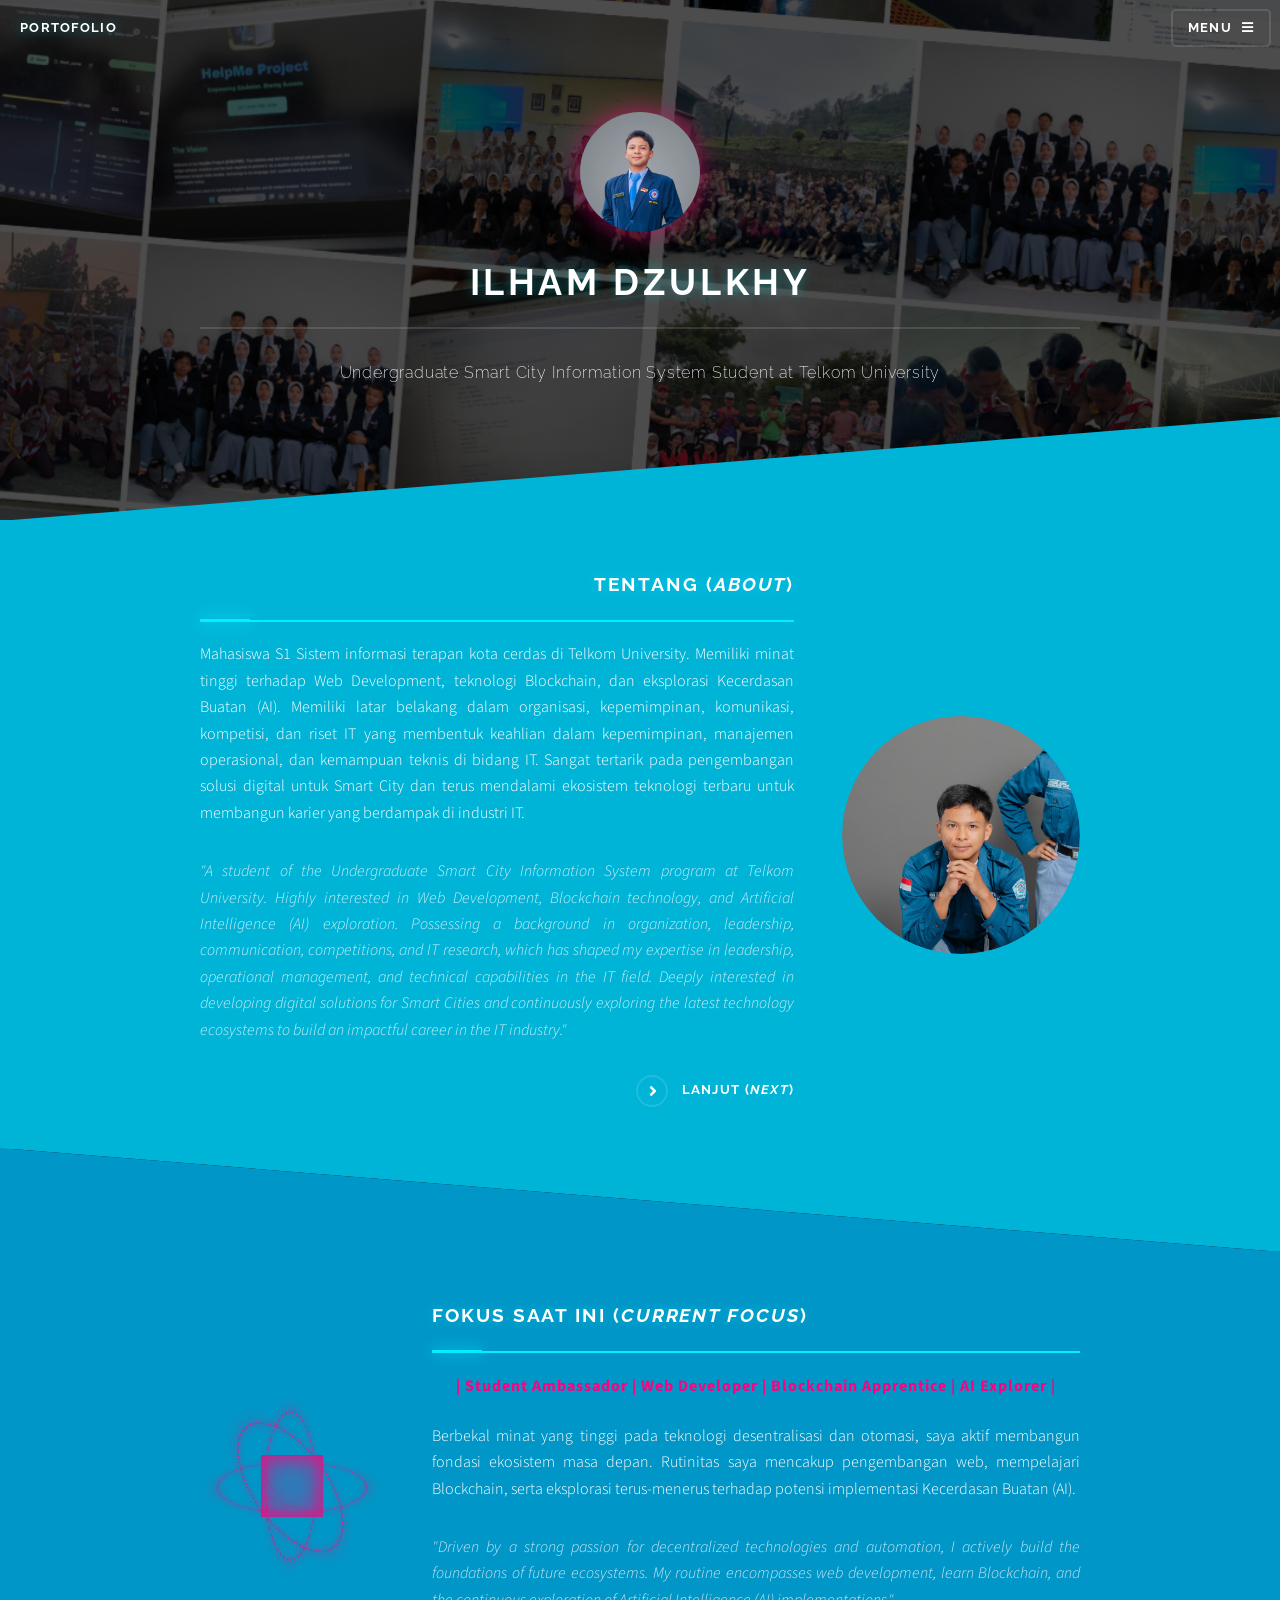
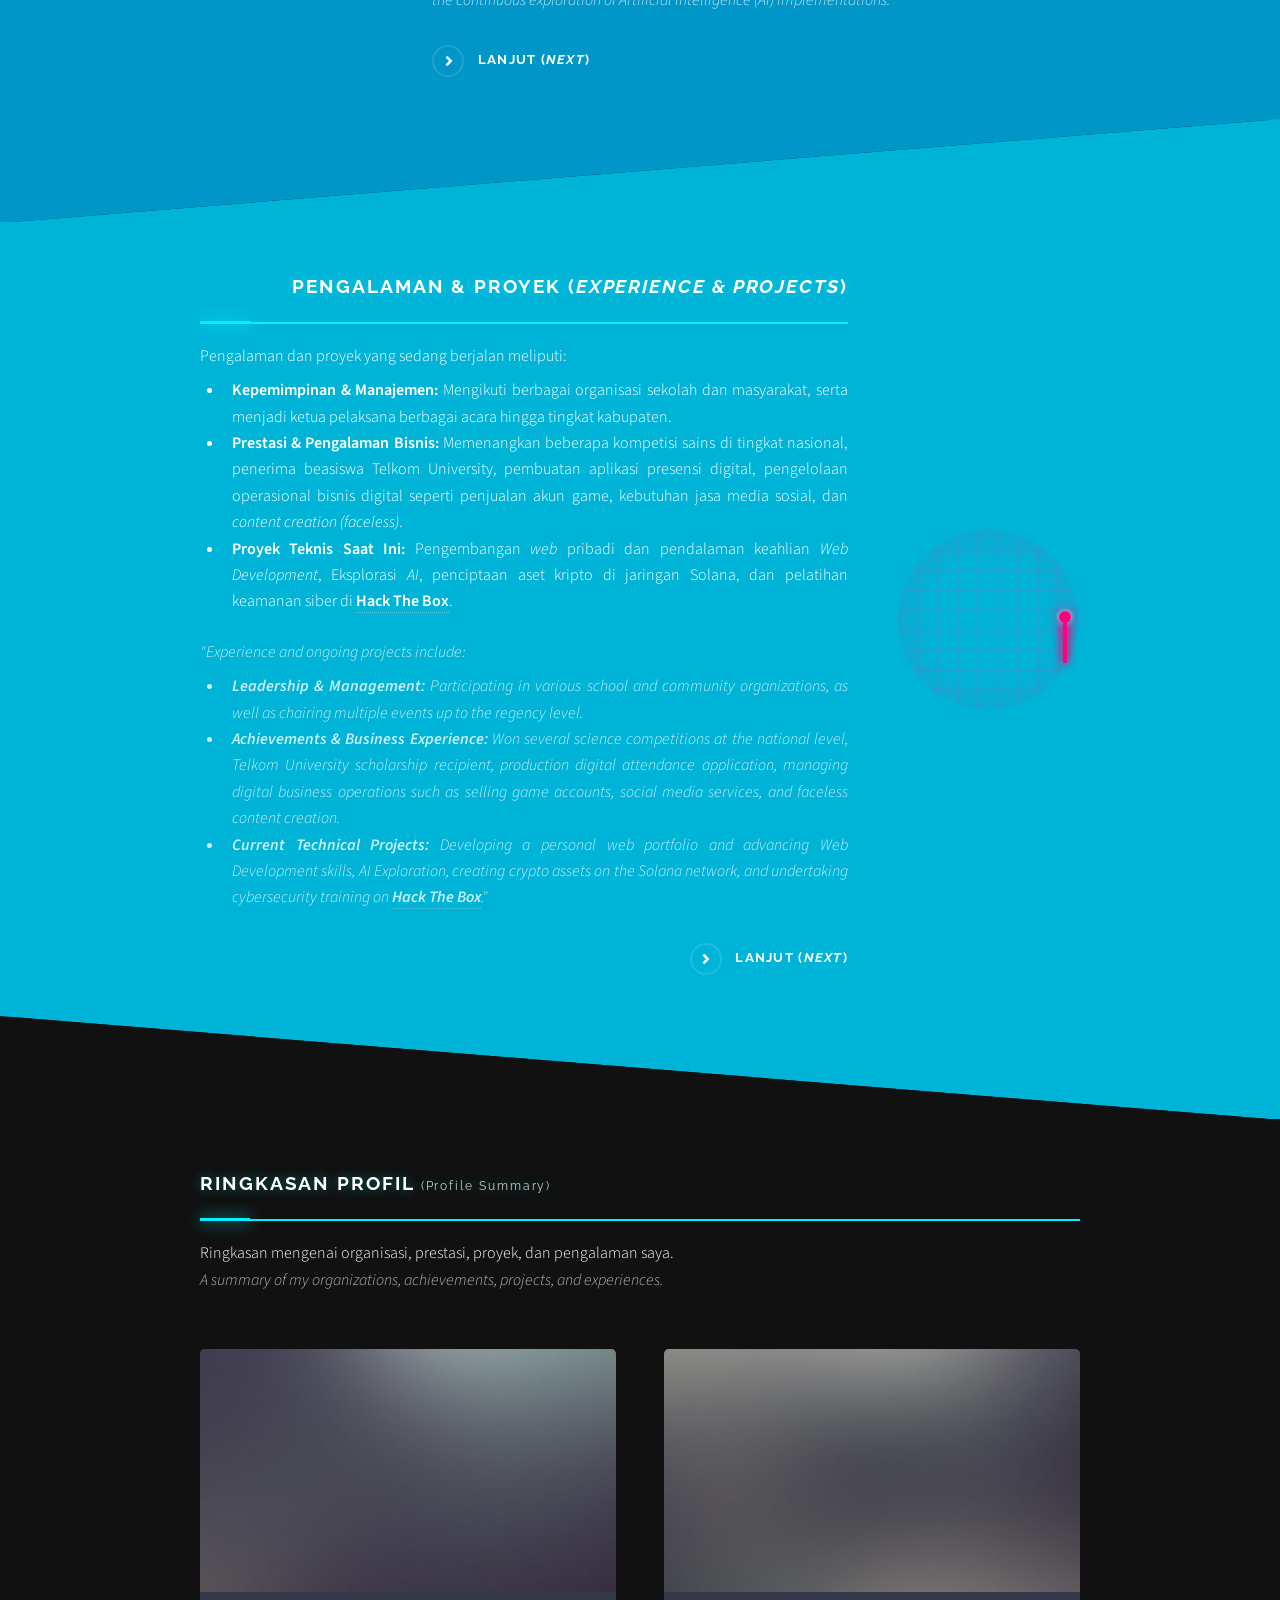
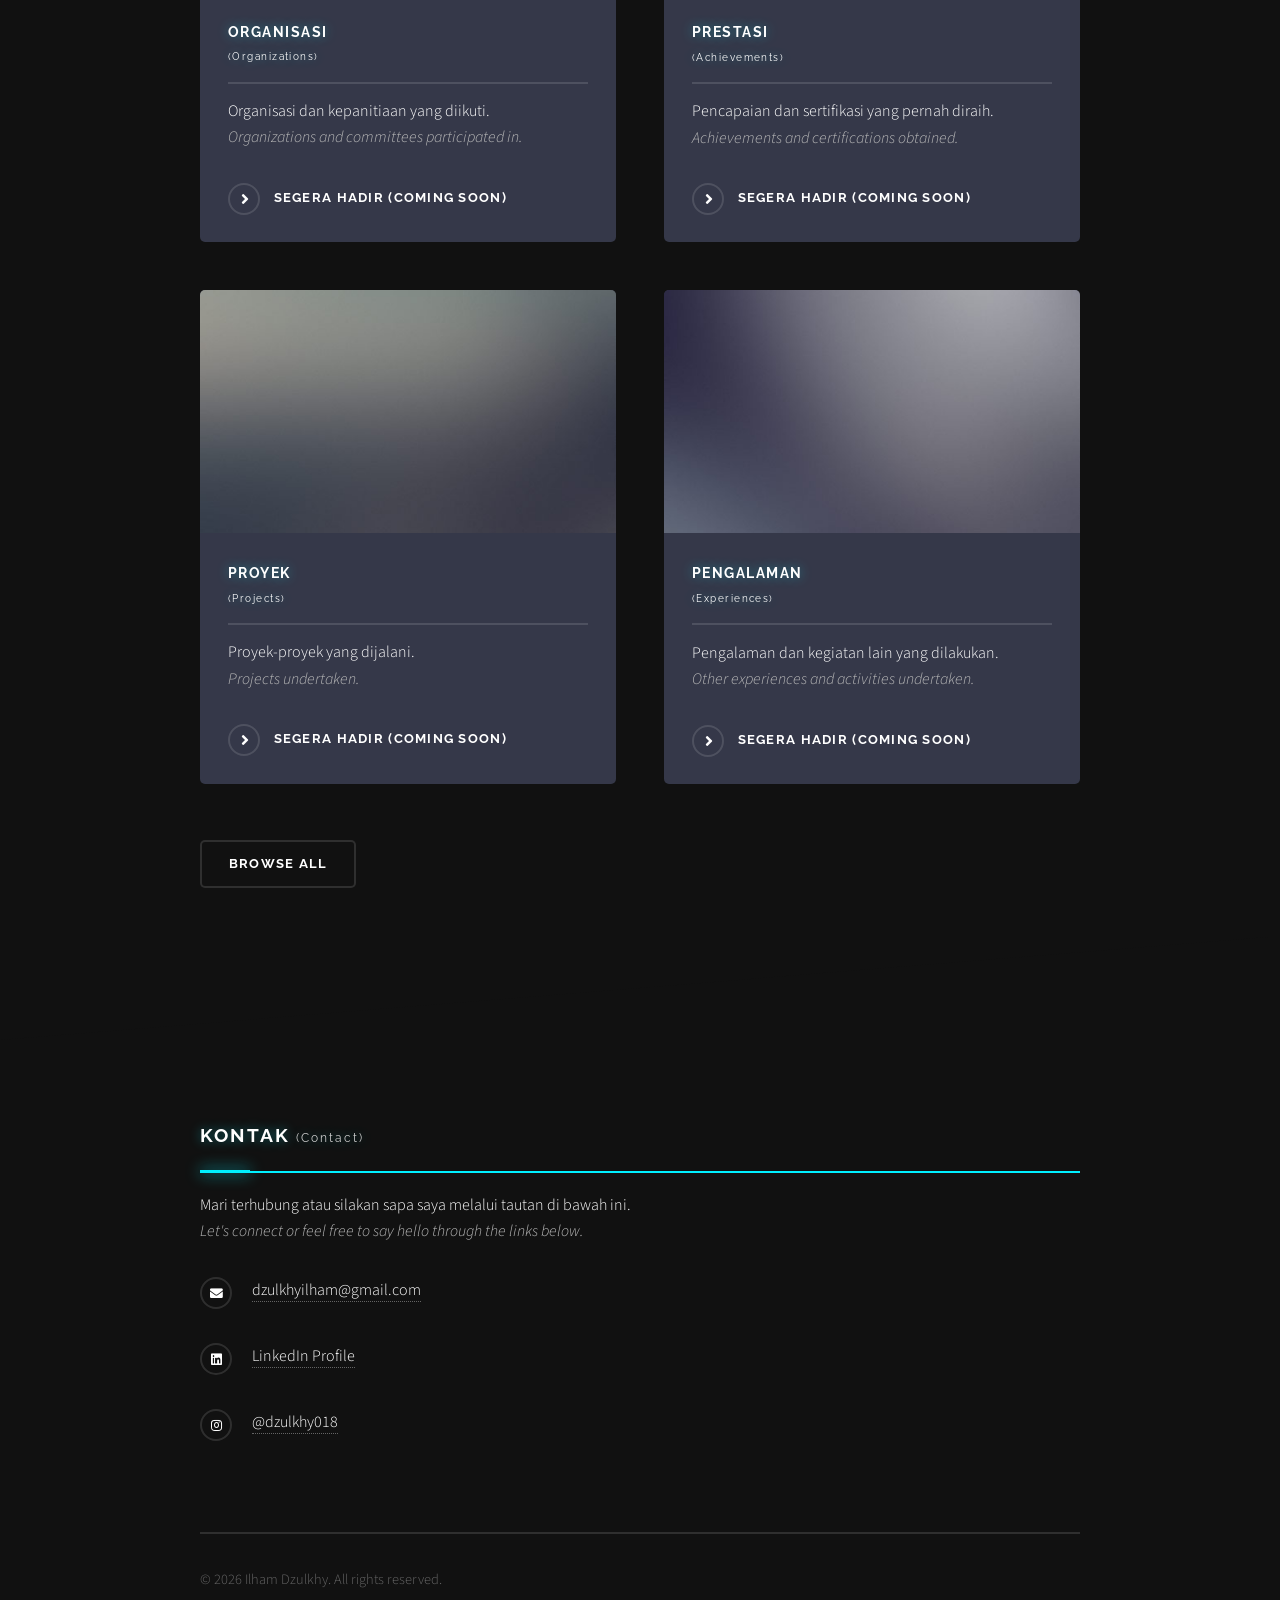
==== commit 9fe284a5: "Update index.html" ====
--- a/index.html
+++ b/index.html
@@ -72,7 +72,7 @@
 				object-fit: cover !important;
 			}
 			/* =================================================== */
-			/* EFEK HOLOGRAM 3D KOMPLEKS (TANPA BACKGROUND HITAM)  */
+			/* EFEK HOLOGRAM 3D KOMPLEKS (TEMA MAGENTA)            */
 			/* =================================================== */
 			
 			/* 1. MENGHAPUS LINGKARAN HITAM BAWAAN TEMPLATE */
@@ -105,13 +105,13 @@
 				position: absolute;
 				width: 100%;
 				height: 100%;
-				border: 2px dashed rgba(200, 200, 200, 0.6);
+				border: 2px dashed rgba(255, 0, 127, 0.6);
 				border-radius: 50%;
-				box-shadow: 0 0 15px rgba(200, 200, 200, 0.3), inset 0 0 10px rgba(200, 200, 200, 0.3);
+				box-shadow: 0 0 15px rgba(255, 0, 127, 0.3), inset 0 0 10px rgba(255, 0, 127, 0.3);
 			}
 			.holo-ring.x { transform: rotateX(70deg) rotateY(0deg); border-style: solid; border-width: 1px;}
 			.holo-ring.y { transform: rotateX(0deg) rotateY(70deg); }
-			.holo-ring.z { transform: rotateX(45deg) rotateY(45deg); border: 2px dotted rgba(200, 200, 200, 0.8);}
+			.holo-ring.z { transform: rotateX(45deg) rotateY(45deg); border: 2px dotted rgba(255, 0, 127, 0.8);}
 
 			/* Kubus Data Melayang di Tengah */
 			.holo-cube {
@@ -124,9 +124,9 @@
 			.holo-cube .face {
 				position: absolute;
 				width: 100%; height: 100%;
-				background: rgba(200, 200, 200, 0.1);
-				border: 1px solid rgba(200, 200, 200, 0.9);
-				box-shadow: 0 0 20px rgba(200, 200, 200, 0.5) inset;
+				background: rgba(255, 0, 127, 0.1);
+				border: 1px solid rgba(255, 0, 127, 0.9);
+				box-shadow: 0 0 20px rgba(255, 0, 127, 0.5) inset;
 				backdrop-filter: blur(2px);
 			}
 			/* Pemosisi Sisi Kubus */
@@ -152,10 +152,10 @@
 				border-radius: 50%;
 				/* Efek grid lantai virtual agar terasa 3D */
 				background: 
-					linear-gradient(rgba(200,200,200,0.1) 1px, transparent 1px) center,
-					linear-gradient(90deg, rgba(200,200,200,0.1) 1px, transparent 1px) center;
+					linear-gradient(rgba(255, 0, 127, 0.1) 1px, transparent 1px) center,
+					linear-gradient(90deg, rgba(255, 0, 127, 0.1) 1px, transparent 1px) center;
 				background-size: 20px 20px;
-				box-shadow: inset 0 0 40px rgba(200, 200, 200, 0.1);
+				box-shadow: inset 0 0 40px rgba(255, 0, 127, 0.1);
 				overflow: visible; /* Biar larinya bisa tembus keluar lingkaran dikit */
 			}
 			
@@ -216,7 +216,7 @@
 			@media screen and (max-width: 736px) {
 				.holo-cube .face {
 					backdrop-filter: none !important; /* Ini biang kerok lag di HP */
-					box-shadow: 0 0 5px rgba(200, 200, 200, 0.5) inset !important; /* Dibikin ringan */
+					box-shadow: 0 0 5px rgba(255, 0, 127, 0.5) inset !important; /* Dibikin ringan */
 				}
 			}
 
@@ -224,11 +224,11 @@
 			/* FIX 3: MUNCULIN BADAN ANAK LARI                     */
 			/* =================================================== */
 			/* Membentuk Kepala & Badan dengan efek Neon Glow */
-			.c-head { width: 12px; height: 12px; border-radius: 50%; background: #c0c0c0; position: absolute; top: 0; left: 9px; box-shadow: 0 0 15px #c0c0c0, 0 0 5px #fff; }
-			.c-body { width: 4px; height: 22px; background: #c0c0c0; position: absolute; top: 12px; left: 13px; box-shadow: 0 0 10px #c0c0c0; }
+			.c-head { width: 12px; height: 12px; border-radius: 50%; background: #ff007f; position: absolute; top: 0; left: 9px; box-shadow: 0 0 15px #ff007f, 0 0 5px #fff; }
+			.c-body { width: 4px; height: 22px; background: #ff007f; position: absolute; top: 12px; left: 13px; box-shadow: 0 0 10px #ff007f; }
 			
 			/* Membentuk Tangan & Kaki */
-			.c-arm, .c-leg { width: 4px; background: #c0c0c0; position: absolute; border-radius: 2px; box-shadow: 0 0 10px #c0c0c0; }
+			.c-arm, .c-leg { width: 4px; background: #ff007f; position: absolute; border-radius: 2px; box-shadow: 0 0 10px #ff007f; }
 			.c-arm { height: 16px; top: 14px; left: 13px; transform-origin: top center; }
 			.c-leg { height: 20px; top: 32px; left: 13px; transform-origin: top center; }
 
@@ -262,8 +262,7 @@
 					transform: translateX(50px) !important; /* Dosis dorongan ke KANAN */
 				}
 
-
-
+			}
 
 		</style>
 	</head>
@@ -281,7 +280,7 @@
 					</header>
 
 				<!-- Menu -->
-				<nav id="menu">
+					<nav id="menu">
 						<div class="inner">
 							<h2>Menu</h2>
 							<ul class="links">
@@ -294,7 +293,7 @@
 				<!-- Banner -->
 	<section id="banner">
 		<div class="inner" style="text-align: center;">
-			<div class="logo"><img src="images/profil.jpeg" alt="Foto Profil Zulhi" style="width: 120px; height: 120px; border-radius: 50%; object-fit: cover; display: block; margin: 0 auto; box-shadow: 0px 0px 25px rgba(200, 200, 200, 0.6);" /></div>
+			<div class="logo"><img src="images/profil.jpeg" alt="Foto Profil Zulhi" style="width: 120px; height: 120px; border-radius: 50%; object-fit: cover; display: block; margin: 0 auto; box-shadow: 0px 0px 25px rgba(255, 0, 127, 0.6);" /></div>
 			<h2 style="text-transform: none;">ILHAM DZULKHY</h2>
 			<p style="text-transform: none; letter-spacing: 0.05em; text-align: center; margin: 0 auto;">Undergraduate Smart City Information System Student at Telkom University</p>
 		</div>
@@ -316,4 +315,170 @@
 
 			<!-- Deskripsi Bahasa Inggris -->
 			<p style="text-align: justify; font-style: italic; opacity: 0.8;">
-			    "A student of the Undergraduate Smart City Information System program at Telkom University. Highly interested in Web Development, Blockchain technology, and
+			    "A student of the Undergraduate Smart City Information System program at Telkom University. Highly interested in Web Development, Blockchain technology, and Artificial Intelligence (AI) exploration. Possessing a background in organization, leadership, communication, competitions, and IT research, which has shaped my expertise in leadership, operational management, and technical capabilities in the IT field. Deeply interested in developing digital solutions for Smart Cities and continuously exploring the latest technology ecosystems to build an impactful career in the IT industry."
+			</p>
+			
+			<a href="#two" class="special">Lanjut (<i>Next</i>)</a>
+		</div>
+	</div>
+</section>
+
+<!-- Two -->
+<section id="two" class="wrapper alt spotlight style2">
+	<div class="inner">
+		<!-- Hologram 1: Quantum Core 3D -->
+		<div class="image holo-container">
+			<div class="holo-core">
+				<div class="holo-ring x"></div>
+				<div class="holo-ring y"></div>
+				<div class="holo-ring z"></div>
+				<div class="holo-cube">
+					<div class="face front"></div><div class="face back"></div>
+					<div class="face right"></div><div class="face left"></div>
+					<div class="face top"></div><div class="face bottom"></div>
+				</div>
+			</div>
+		</div>
+		<div class="content">
+			<h2 class="major">Fokus saat ini (<i>CURRENT FOCUS</i>)</h2>
+			
+			<!-- Bagian Tags / Jabatan -->
+			<p style="text-align: center; font-weight: bold; color: #ff007f; letter-spacing: 1px; margin-bottom: 1.5em;">
+			    | Student Ambassador | Web Developer | Blockchain Apprentice | AI Explorer |
+			</p>
+
+			<!-- Deskripsi Bahasa Indonesia -->
+			<p style="text-align: justify;">
+			    Berbekal minat yang tinggi pada teknologi desentralisasi dan otomasi, saya aktif membangun fondasi ekosistem masa depan. Rutinitas saya mencakup pengembangan web, mempelajari Blockchain, serta eksplorasi terus-menerus terhadap potensi implementasi Kecerdasan Buatan (AI).
+			</p>
+
+			<!-- Deskripsi Bahasa Inggris -->
+			<p style="text-align: justify; font-style: italic; opacity: 0.8;">
+			    "Driven by a strong passion for decentralized technologies and automation, I actively build the foundations of future ecosystems. My routine encompasses web development, learn Blockchain, and the continuous exploration of Artificial Intelligence (AI) implementations."
+			</p>
+			<a href="#three" class="special">Lanjut (<i>Next</i>)</a>
+		</div>
+	</div>
+</section>
+
+<!-- Three -->
+<section id="three" class="wrapper spotlight style3">
+	<!-- Tambahkan position: relative di sini agar anak lari tau batas halamannya -->
+	<div class="inner" style="position: relative;">
+		
+		<!-- Wadah Hologram (Kandang Kosong) -->
+		<div class="image holo-container">
+			<div class="holo-run-area">
+			</div>
+		</div>
+		<div class="content">
+			<h2 class="major">PENGALAMAN & PROYEK (<i>EXPERIENCE & PROJECTS</i>)</h2>
+			
+			<!-- Deskripsi Bahasa Indonesia -->
+			<p style="text-align: justify; margin-bottom: 0.5em;">Pengalaman dan proyek yang sedang berjalan meliputi:</p>
+			<ul style="text-align: justify; margin-bottom: 1.5em; padding-left: 1.5em; list-style-type: disc;">
+				<li><strong>Kepemimpinan & Manajemen:</strong> Mengikuti berbagai organisasi sekolah dan masyarakat, serta menjadi ketua pelaksana berbagai acara hingga tingkat kabupaten.</li>
+				<li><strong>Prestasi & Pengalaman Bisnis:</strong> Memenangkan beberapa kompetisi sains di tingkat nasional, penerima beasiswa Telkom University, pembuatan aplikasi presensi digital, pengelolaan operasional bisnis digital seperti penjualan akun game, kebutuhan jasa media sosial, dan <i>content creation (faceless)</i>.</li>
+				<li><strong>Proyek Teknis Saat Ini:</strong> Pengembangan <i>web</i> pribadi dan pendalaman keahlian <i>Web Development</i>, Eksplorasi <i>AI</i>, penciptaan aset kripto di jaringan Solana, dan pelatihan keamanan siber di <a href="https://www.hackthebox.com/" target="_blank"><strong>Hack The Box</strong></a>.</li>
+			</ul>
+
+			<!-- Deskripsi Bahasa Inggris -->
+			<p style="text-align: justify; font-style: italic; opacity: 0.8; margin-bottom: 0.5em;">"Experience and ongoing projects include:</p>
+			<ul style="text-align: justify; font-style: italic; opacity: 0.8; padding-left: 1.5em; list-style-type: disc;">
+				<li><strong>Leadership & Management:</strong> Participating in various school and community organizations, as well as chairing multiple events up to the regency level.</li>
+				<li><strong>Achievements & Business Experience:</strong> Won several science competitions at the national level, Telkom University scholarship recipient, production digital attendance application, managing digital business operations such as selling game accounts, social media services, and faceless content creation.</li>
+				<li><strong>Current Technical Projects:</strong> Developing a personal web portfolio and advancing Web Development skills, AI Exploration, creating crypto assets on the Solana network, and undertaking cybersecurity training on <a href="https://www.hackthebox.com/" target="_blank"><strong>Hack The Box</strong></a>."</li>
+			</ul>
+
+			<a href="#four" class="special">Lanjut (<i>Next</i>)</a>
+		</div>
+	<!-- SI ANAK LARI KITA TARUH DI SINI (Biar bisa keliling seluruh area) -->
+		<div class="cyber-kid">
+			<div class="c-head"></div>
+			<div class="c-body"></div>
+			<div class="c-arm arm-1"></div>
+			<div class="c-arm arm-2"></div>
+			<div class="c-leg leg-1"></div>
+			<div class="c-leg leg-2"></div>
+		</div>
+
+	</div>
+</section>
+
+					<section id="four" class="wrapper alt style1">
+	<div class="inner">
+		<h2 class="major">Ringkasan Profil <span style="font-size: 0.6em; font-weight: normal; text-transform: none; color: #ccc;">(Profile Summary)</span></h2>
+		<p>Ringkasan mengenai organisasi, prestasi, proyek, dan pengalaman saya.<br>
+		<i style="color: #bbb;">A summary of my organizations, achievements, projects, and experiences.</i></p>
+
+	<section class="features">
+			
+    <article>
+        <a href="#!" class="image"><img src="images/pic04.jpg" alt="Organisasi" /></a>
+        <h3 class="major">Organisasi <br><span style="font-size: 0.7em; font-weight: normal; text-transform: none;">(Organizations)</span></h3>
+        <p style="text-align: justify;">Organisasi dan kepanitiaan yang diikuti.<br>
+        <i style="color: #bbb;">Organizations and committees participated in.</i></p>
+        <a href="#!" class="special">Segera Hadir (Coming Soon)</a>
+    </article>
+    
+    <article>
+        <a href="#!" class="image"><img src="images/pic05.jpg" alt="Prestasi" /></a>
+        <h3 class="major">Prestasi <br><span style="font-size: 0.7em; font-weight: normal; text-transform: none;">(Achievements)</span></h3>
+        <p style="text-align: justify;">Pencapaian dan sertifikasi yang pernah diraih.<br>
+        <i style="color: #bbb;">Achievements and certifications obtained.</i></p>
+        <a href="#!" class="special">Segera Hadir (Coming Soon)</a>
+    </article>
+    
+    <article>
+        <a href="#!" class="image"><img src="images/pic06.jpg" alt="Project" /></a>
+        <h3 class="major">Proyek <br><span style="font-size: 0.7em; font-weight: normal; text-transform: none;">(Projects)</span></h3>
+        <p style="text-align: justify;">Proyek-proyek yang dijalani.<br>
+        <i style="color: #bbb;">Projects undertaken.</i></p>
+        <a href="#!" class="special">Segera Hadir (Coming Soon)</a>
+    </article>
+    
+    <article>
+        <a href="#!" class="image"><img src="images/pic07.jpg" alt="Pengalaman" /></a>
+        <h3 class="major">Pengalaman <br><span style="font-size: 0.7em; font-weight: normal; text-transform: none;">(Experiences)</span></h3>
+        <p style="text-align: justify;">Pengalaman dan kegiatan lain yang dilakukan.<br>
+        <i style="color: #bbb;">Other experiences and activities undertaken.</i></p>
+        <a href="#!" class="special">Segera Hadir (Coming Soon)</a>
+    </article>
+</section>
+									<ul class="actions">
+										<li><a href="#" class="button">Browse All</a></li>
+									</ul>
+								</div>
+							</section>
+
+					</section>
+
+				<!-- Footer -->
+				<section id="footer">
+	<div class="inner">
+		<h2 class="major">Kontak <span style="font-size: 0.6em; font-weight: normal; text-transform: none; color: #ccc;">(Contact)</span></h2>
+		<p>Mari terhubung atau silakan sapa saya melalui tautan di bawah ini.<br>
+		<i style="color: #bbb;">Let's connect or feel free to say hello through the links below.</i></p>
+
+		<ul class="contact">
+			<li class="icon solid fa-envelope"><a href="mailto:dzulkhyilham@gmail.com">dzulkhyilham@gmail.com</a></li>
+			<li class="icon brands fa-linkedin"><a href="https://linkedin.com/in/ilham-dzulkhy-643691406" target="_blank">LinkedIn Profile</a></li>
+			<li class="icon brands fa-instagram"><a href="https://instagram.com/dzulkhy018" target="_blank">@dzulkhy018</a></li>
+		</ul>
+		<ul class="copyright">
+			<li>&copy; 2026 Ilham Dzulkhy. All rights reserved.</li>
+		</ul>
+	</div>
+</section>
+			</div>
+
+		<!-- Scripts -->
+			<script src="assets/js/jquery.min.js"></script>
+			<script src="assets/js/jquery.scrollex.min.js"></script>
+			<script src="assets/js/browser.min.js"></script>
+			<script src="assets/js/breakpoints.min.js"></script>
+			<script src="assets/js/util.js"></script>
+			<script src="assets/js/main.js"></script>
+
+	</body>
+</html>
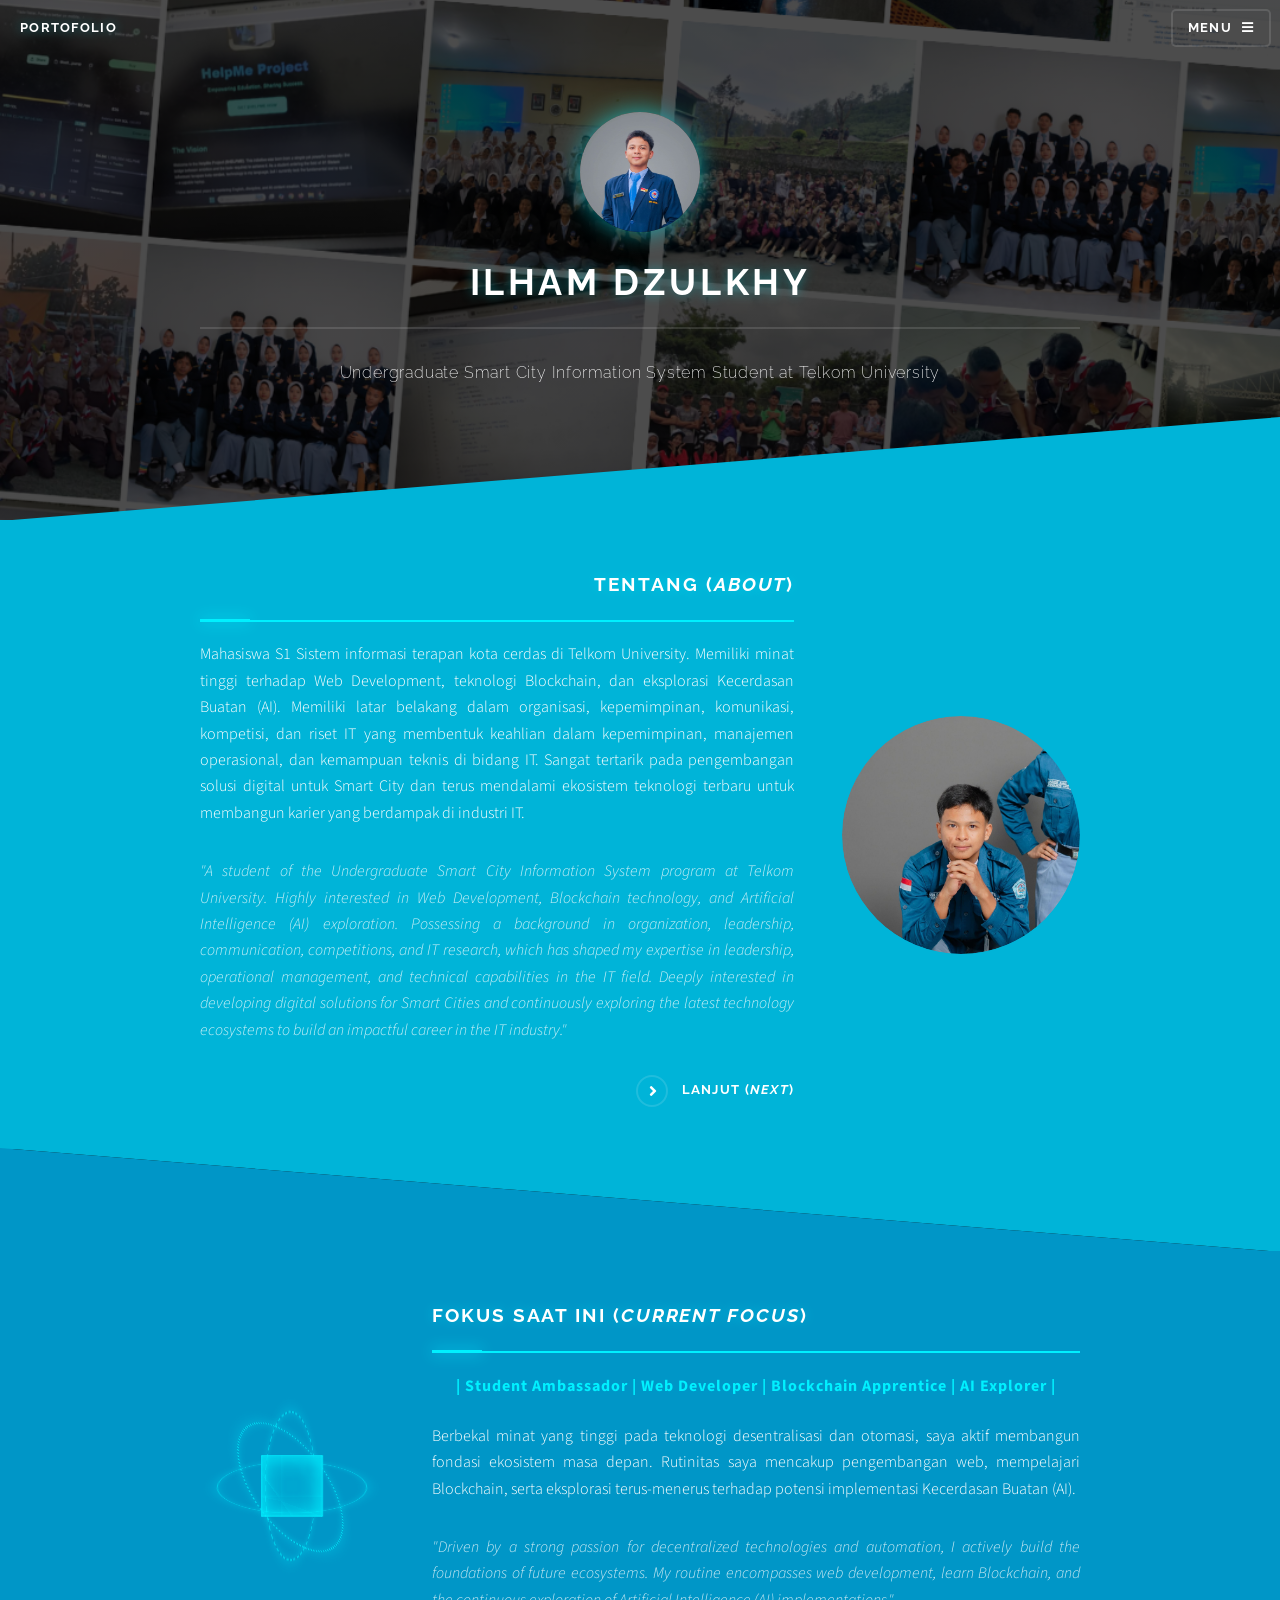
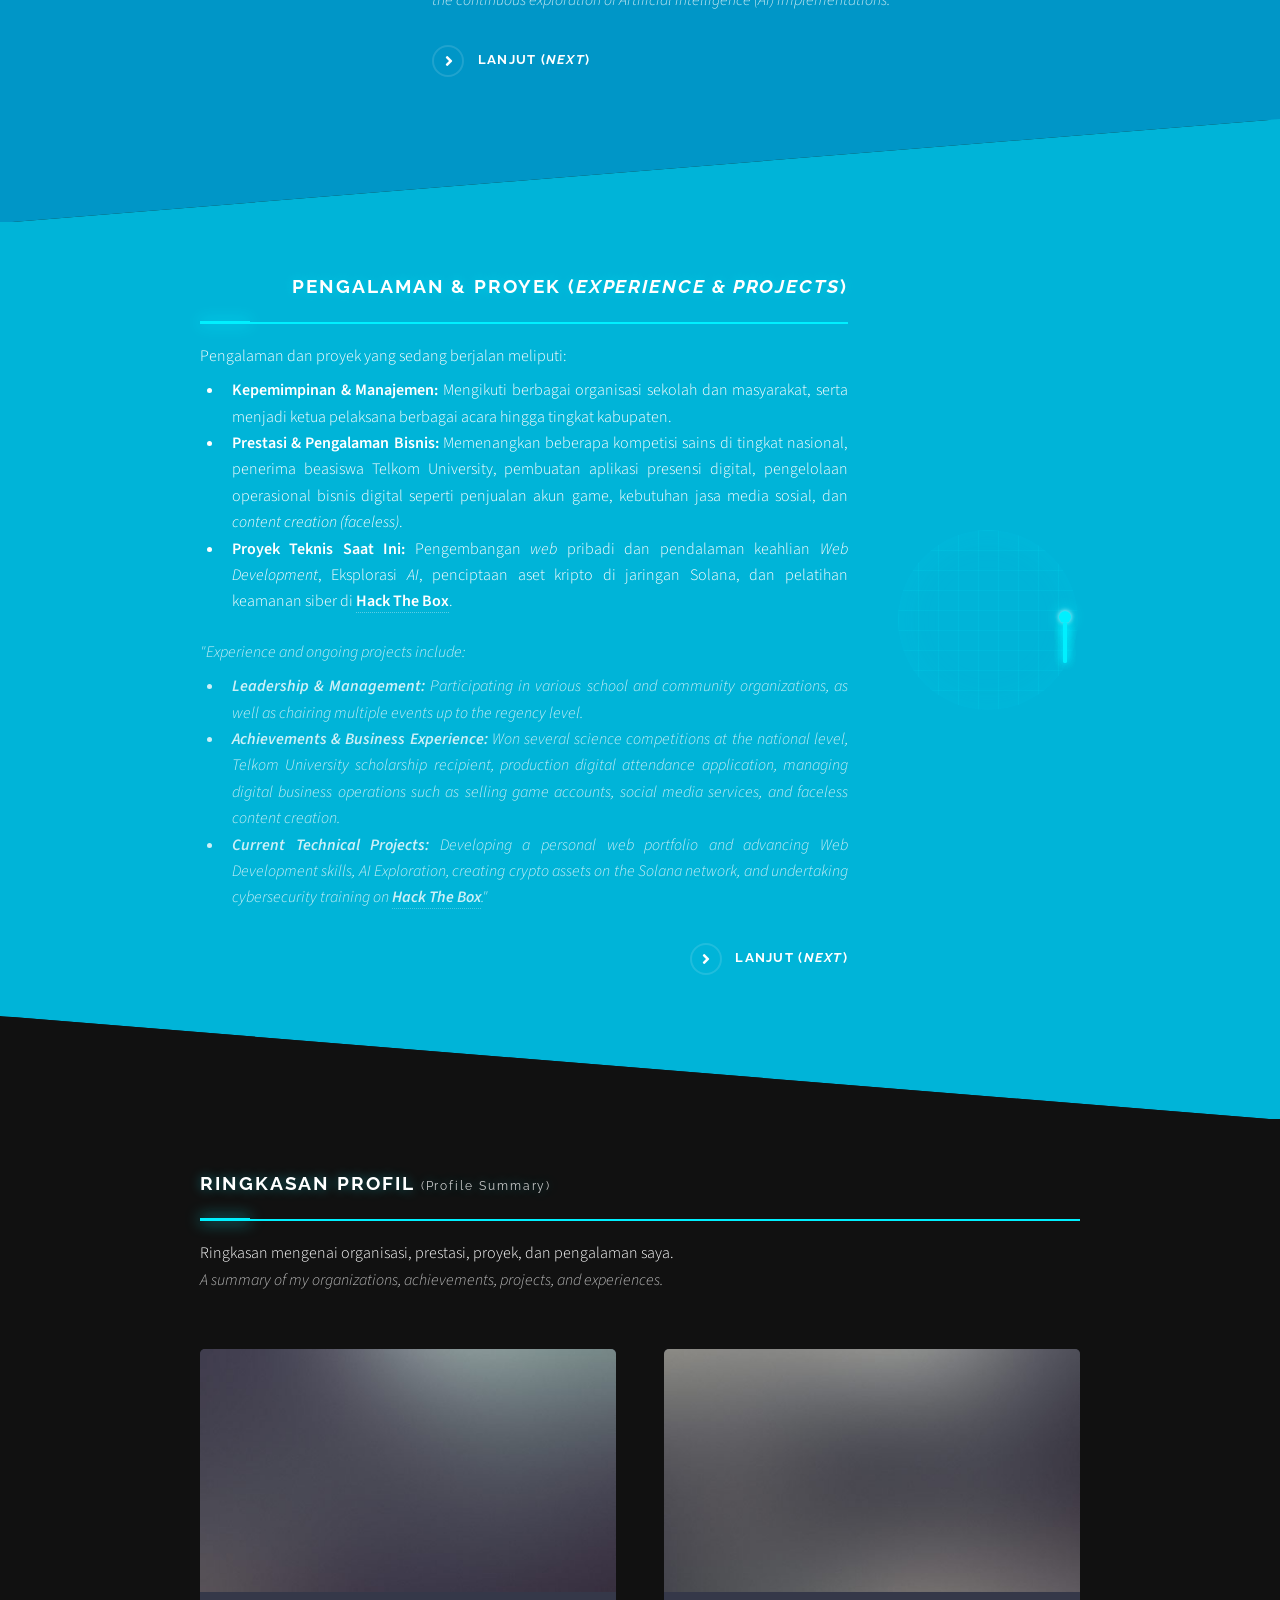
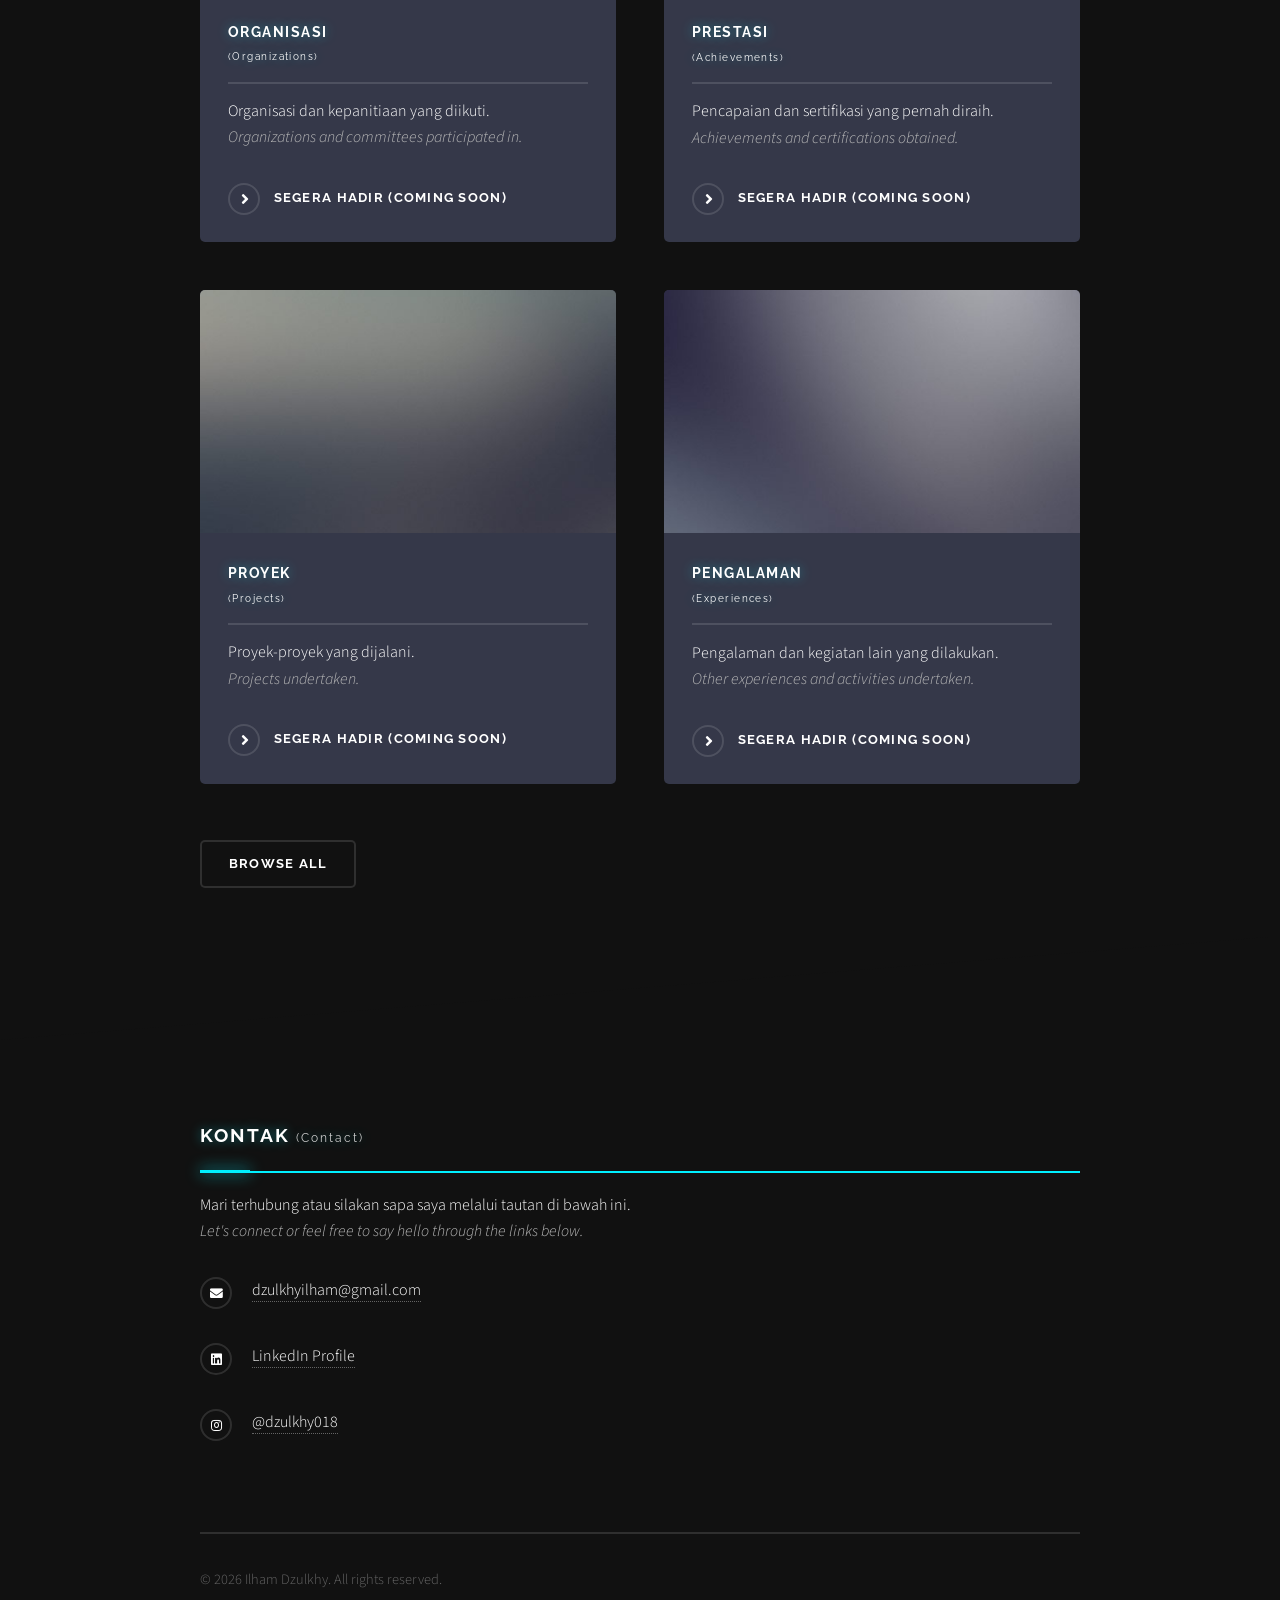
==== commit d63a950c: "Rename index (3).html to index.html" ====
--- a/index.html
+++ b/index.html
@@ -72,7 +72,7 @@
 				object-fit: cover !important;
 			}
 			/* =================================================== */
-			/* EFEK HOLOGRAM 3D KOMPLEKS (TEMA MAGENTA)            */
+			/* EFEK HOLOGRAM 3D KOMPLEKS (TANPA BACKGROUND HITAM)  */
 			/* =================================================== */
 			
 			/* 1. MENGHAPUS LINGKARAN HITAM BAWAAN TEMPLATE */
@@ -105,13 +105,13 @@
 				position: absolute;
 				width: 100%;
 				height: 100%;
-				border: 2px dashed rgba(255, 0, 127, 0.6);
+				border: 2px dashed rgba(0, 240, 255, 0.6);
 				border-radius: 50%;
-				box-shadow: 0 0 15px rgba(255, 0, 127, 0.3), inset 0 0 10px rgba(255, 0, 127, 0.3);
+				box-shadow: 0 0 15px rgba(0, 240, 255, 0.3), inset 0 0 10px rgba(0, 240, 255, 0.3);
 			}
 			.holo-ring.x { transform: rotateX(70deg) rotateY(0deg); border-style: solid; border-width: 1px;}
 			.holo-ring.y { transform: rotateX(0deg) rotateY(70deg); }
-			.holo-ring.z { transform: rotateX(45deg) rotateY(45deg); border: 2px dotted rgba(255, 0, 127, 0.8);}
+			.holo-ring.z { transform: rotateX(45deg) rotateY(45deg); border: 2px dotted rgba(0, 240, 255, 0.8);}
 
 			/* Kubus Data Melayang di Tengah */
 			.holo-cube {
@@ -124,9 +124,9 @@
 			.holo-cube .face {
 				position: absolute;
 				width: 100%; height: 100%;
-				background: rgba(255, 0, 127, 0.1);
-				border: 1px solid rgba(255, 0, 127, 0.9);
-				box-shadow: 0 0 20px rgba(255, 0, 127, 0.5) inset;
+				background: rgba(0, 240, 255, 0.1);
+				border: 1px solid rgba(0, 240, 255, 0.9);
+				box-shadow: 0 0 20px rgba(0, 240, 255, 0.5) inset;
 				backdrop-filter: blur(2px);
 			}
 			/* Pemosisi Sisi Kubus */
@@ -152,10 +152,10 @@
 				border-radius: 50%;
 				/* Efek grid lantai virtual agar terasa 3D */
 				background: 
-					linear-gradient(rgba(255, 0, 127, 0.1) 1px, transparent 1px) center,
-					linear-gradient(90deg, rgba(255, 0, 127, 0.1) 1px, transparent 1px) center;
+					linear-gradient(rgba(0,240,255,0.1) 1px, transparent 1px) center,
+					linear-gradient(90deg, rgba(0,240,255,0.1) 1px, transparent 1px) center;
 				background-size: 20px 20px;
-				box-shadow: inset 0 0 40px rgba(255, 0, 127, 0.1);
+				box-shadow: inset 0 0 40px rgba(0, 240, 255, 0.1);
 				overflow: visible; /* Biar larinya bisa tembus keluar lingkaran dikit */
 			}
 			
@@ -216,7 +216,7 @@
 			@media screen and (max-width: 736px) {
 				.holo-cube .face {
 					backdrop-filter: none !important; /* Ini biang kerok lag di HP */
-					box-shadow: 0 0 5px rgba(255, 0, 127, 0.5) inset !important; /* Dibikin ringan */
+					box-shadow: 0 0 5px rgba(0, 240, 255, 0.5) inset !important; /* Dibikin ringan */
 				}
 			}
 
@@ -224,11 +224,11 @@
 			/* FIX 3: MUNCULIN BADAN ANAK LARI                     */
 			/* =================================================== */
 			/* Membentuk Kepala & Badan dengan efek Neon Glow */
-			.c-head { width: 12px; height: 12px; border-radius: 50%; background: #ff007f; position: absolute; top: 0; left: 9px; box-shadow: 0 0 15px #ff007f, 0 0 5px #fff; }
-			.c-body { width: 4px; height: 22px; background: #ff007f; position: absolute; top: 12px; left: 13px; box-shadow: 0 0 10px #ff007f; }
+			.c-head { width: 12px; height: 12px; border-radius: 50%; background: #00f0ff; position: absolute; top: 0; left: 9px; box-shadow: 0 0 15px #00f0ff, 0 0 5px #fff; }
+			.c-body { width: 4px; height: 22px; background: #00f0ff; position: absolute; top: 12px; left: 13px; box-shadow: 0 0 10px #00f0ff; }
 			
 			/* Membentuk Tangan & Kaki */
-			.c-arm, .c-leg { width: 4px; background: #ff007f; position: absolute; border-radius: 2px; box-shadow: 0 0 10px #ff007f; }
+			.c-arm, .c-leg { width: 4px; background: #00f0ff; position: absolute; border-radius: 2px; box-shadow: 0 0 10px #00f0ff; }
 			.c-arm { height: 16px; top: 14px; left: 13px; transform-origin: top center; }
 			.c-leg { height: 20px; top: 32px; left: 13px; transform-origin: top center; }
 
@@ -262,9 +262,11 @@
 					transform: translateX(50px) !important; /* Dosis dorongan ke KANAN */
 				}
 
-			}
+
+
 
 		</style>
+	</head>
 	</head>
 	<body class="is-preload">
 
@@ -280,7 +282,7 @@
 					</header>
 
 				<!-- Menu -->
-					<nav id="menu">
+				<nav id="menu">
 						<div class="inner">
 							<h2>Menu</h2>
 							<ul class="links">
@@ -293,7 +295,7 @@
 				<!-- Banner -->
 	<section id="banner">
 		<div class="inner" style="text-align: center;">
-			<div class="logo"><img src="images/profil.jpeg" alt="Foto Profil Zulhi" style="width: 120px; height: 120px; border-radius: 50%; object-fit: cover; display: block; margin: 0 auto; box-shadow: 0px 0px 25px rgba(255, 0, 127, 0.6);" /></div>
+			<div class="logo"><img src="images/profil.jpeg" alt="Foto Profil Zulhi" style="width: 120px; height: 120px; border-radius: 50%; object-fit: cover; display: block; margin: 0 auto; box-shadow: 0px 0px 25px rgba(0, 240, 255, 0.6);" /></div>
 			<h2 style="text-transform: none;">ILHAM DZULKHY</h2>
 			<p style="text-transform: none; letter-spacing: 0.05em; text-align: center; margin: 0 auto;">Undergraduate Smart City Information System Student at Telkom University</p>
 		</div>
@@ -343,7 +345,7 @@
 			<h2 class="major">Fokus saat ini (<i>CURRENT FOCUS</i>)</h2>
 			
 			<!-- Bagian Tags / Jabatan -->
-			<p style="text-align: center; font-weight: bold; color: #ff007f; letter-spacing: 1px; margin-bottom: 1.5em;">
+			<p style="text-align: center; font-weight: bold; color: #00f0ff; letter-spacing: 1px; margin-bottom: 1.5em;">
 			    | Student Ambassador | Web Developer | Blockchain Apprentice | AI Explorer |
 			</p>
 
@@ -481,4 +483,4 @@
 			<script src="assets/js/main.js"></script>
 
 	</body>
-</html>
+</html>                                                                                                                                                                                               
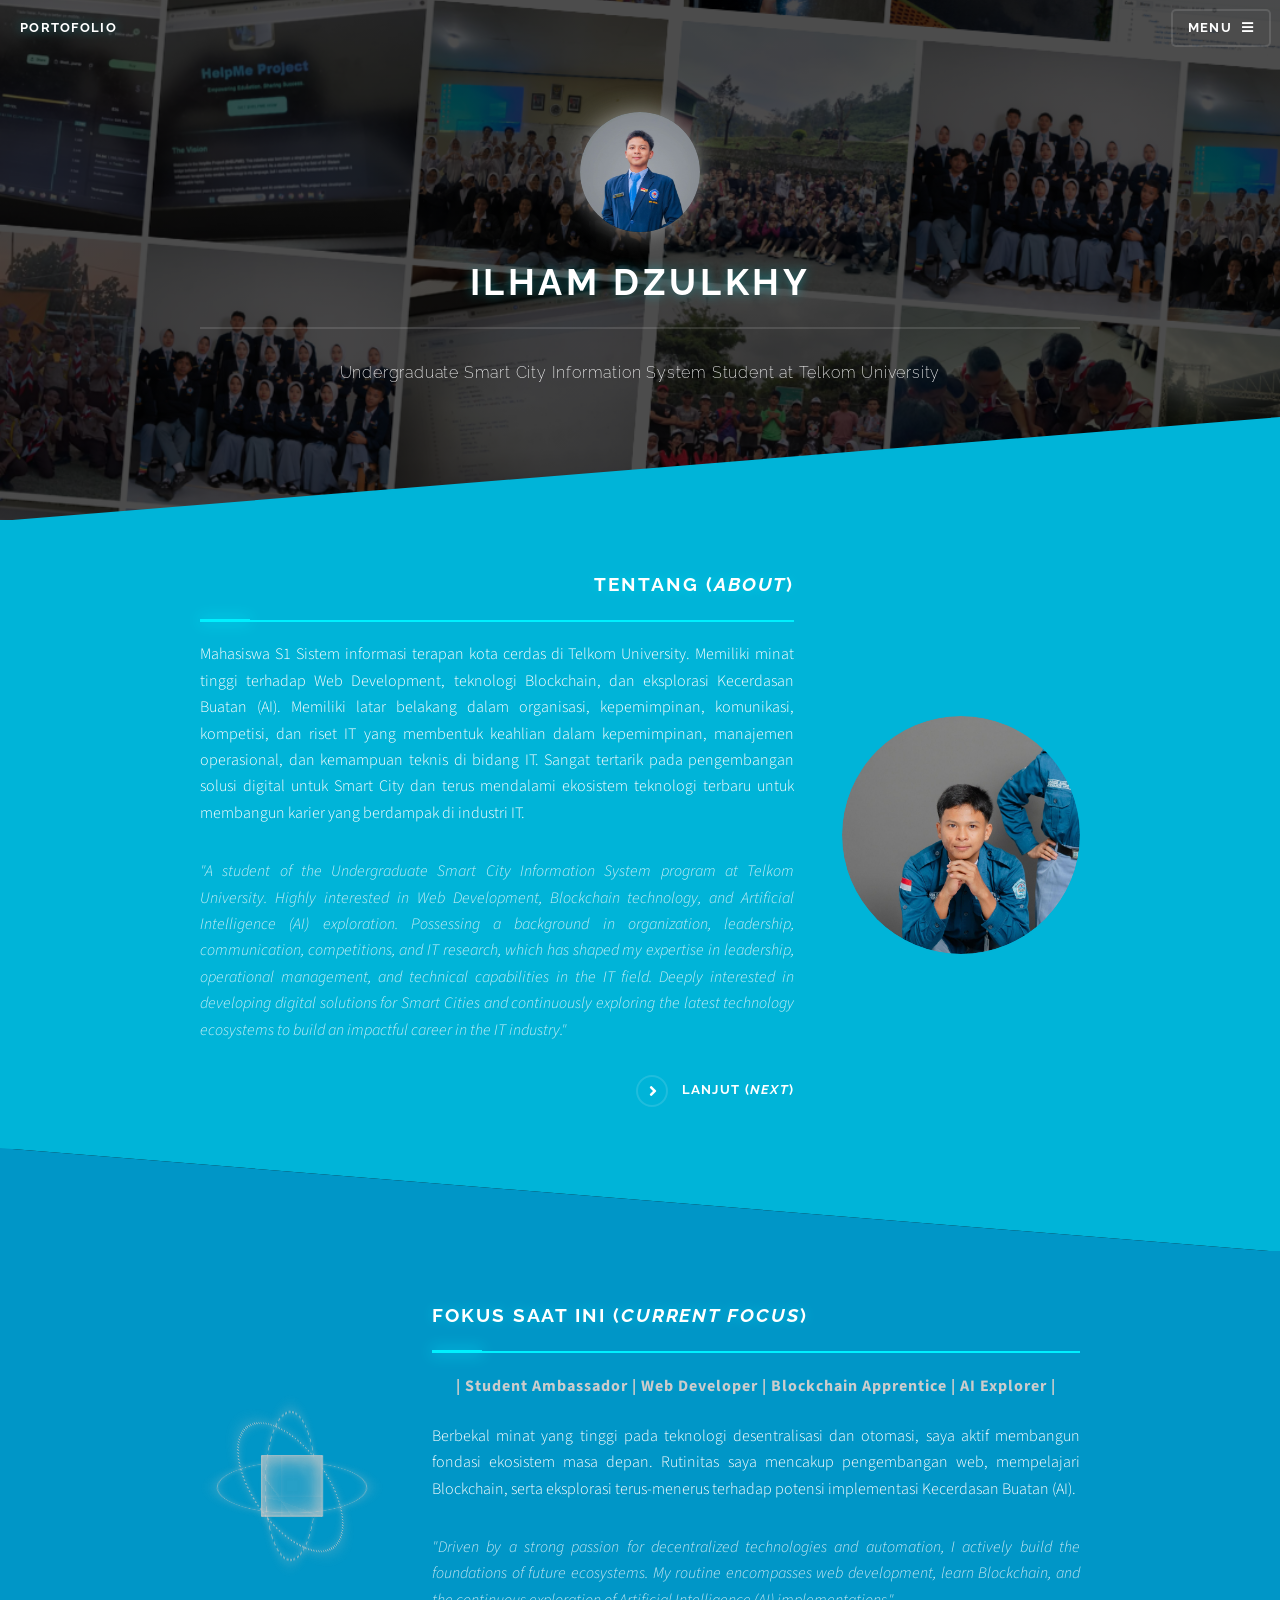
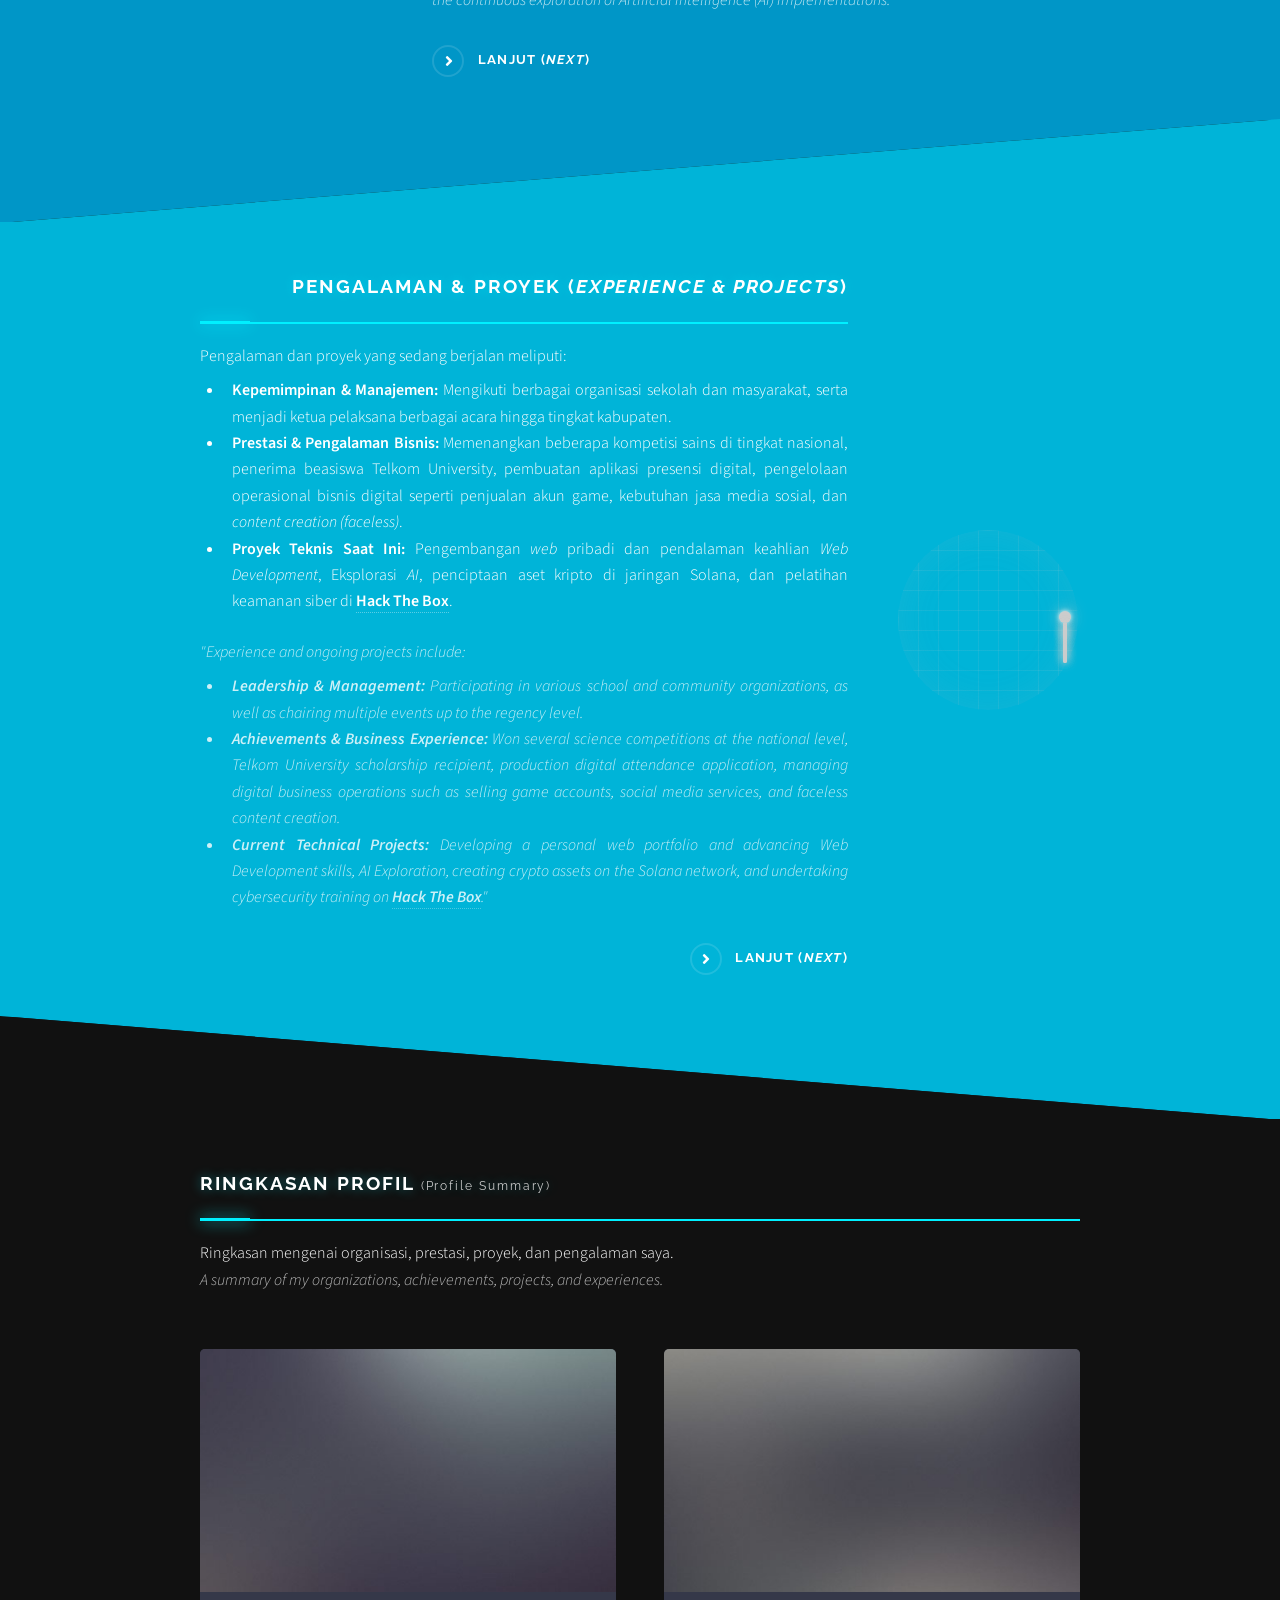
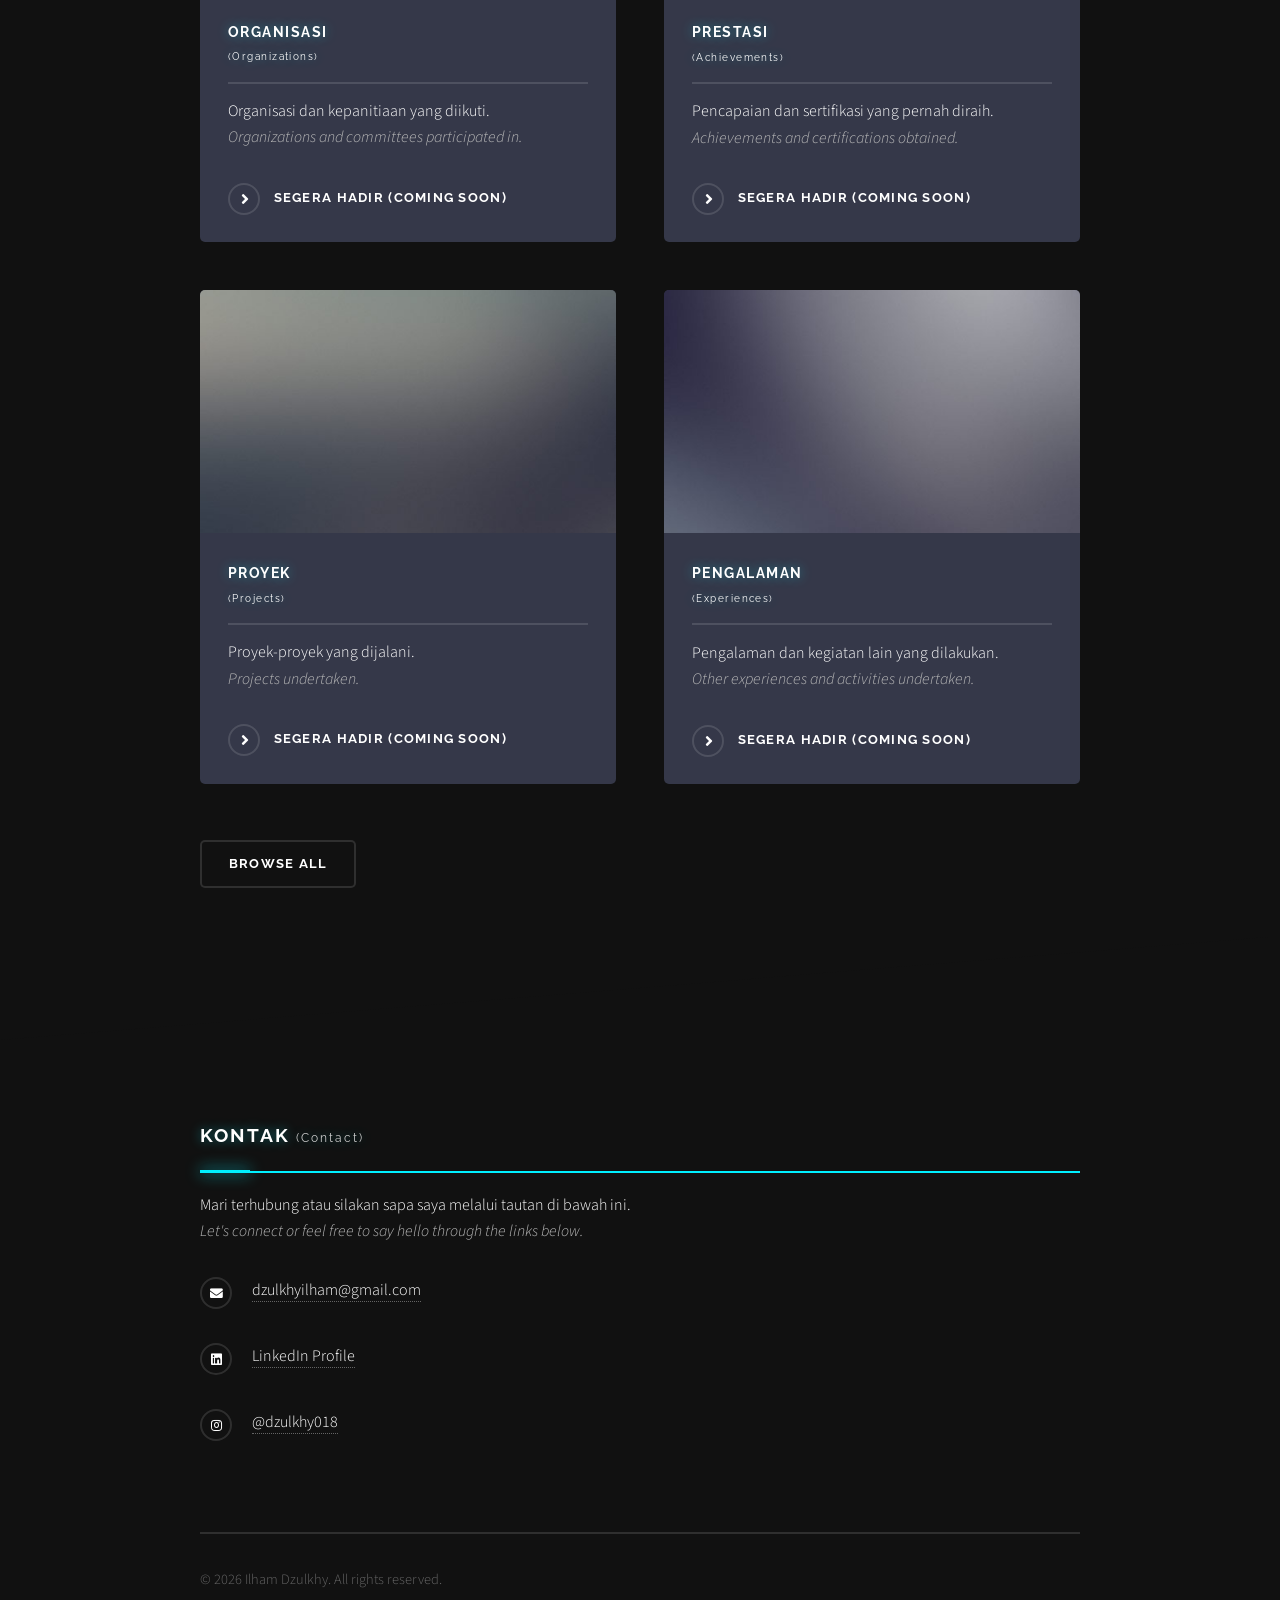
==== commit 4b0fe929: "Update index.html" ====
--- a/index.html
+++ b/index.html
@@ -72,7 +72,7 @@
 				object-fit: cover !important;
 			}
 			/* =================================================== */
-			/* EFEK HOLOGRAM 3D KOMPLEKS (TANPA BACKGROUND HITAM)  */
+			/* EFEK HOLOGRAM 3D KOMPLEKS (TEMA ABU-ABU / SILVER)   */
 			/* =================================================== */
 			
 			/* 1. MENGHAPUS LINGKARAN HITAM BAWAAN TEMPLATE */
@@ -105,13 +105,13 @@
 				position: absolute;
 				width: 100%;
 				height: 100%;
-				border: 2px dashed rgba(0, 240, 255, 0.6);
+				border: 2px dashed rgba(200, 200, 200, 0.6);
 				border-radius: 50%;
-				box-shadow: 0 0 15px rgba(0, 240, 255, 0.3), inset 0 0 10px rgba(0, 240, 255, 0.3);
+				box-shadow: 0 0 15px rgba(200, 200, 200, 0.3), inset 0 0 10px rgba(200, 200, 200, 0.3);
 			}
 			.holo-ring.x { transform: rotateX(70deg) rotateY(0deg); border-style: solid; border-width: 1px;}
 			.holo-ring.y { transform: rotateX(0deg) rotateY(70deg); }
-			.holo-ring.z { transform: rotateX(45deg) rotateY(45deg); border: 2px dotted rgba(0, 240, 255, 0.8);}
+			.holo-ring.z { transform: rotateX(45deg) rotateY(45deg); border: 2px dotted rgba(200, 200, 200, 0.8);}
 
 			/* Kubus Data Melayang di Tengah */
 			.holo-cube {
@@ -124,9 +124,9 @@
 			.holo-cube .face {
 				position: absolute;
 				width: 100%; height: 100%;
-				background: rgba(0, 240, 255, 0.1);
-				border: 1px solid rgba(0, 240, 255, 0.9);
-				box-shadow: 0 0 20px rgba(0, 240, 255, 0.5) inset;
+				background: rgba(200, 200, 200, 0.1);
+				border: 1px solid rgba(200, 200, 200, 0.9);
+				box-shadow: 0 0 20px rgba(200, 200, 200, 0.5) inset;
 				backdrop-filter: blur(2px);
 			}
 			/* Pemosisi Sisi Kubus */
@@ -152,10 +152,10 @@
 				border-radius: 50%;
 				/* Efek grid lantai virtual agar terasa 3D */
 				background: 
-					linear-gradient(rgba(0,240,255,0.1) 1px, transparent 1px) center,
-					linear-gradient(90deg, rgba(0,240,255,0.1) 1px, transparent 1px) center;
+					linear-gradient(rgba(200, 200, 200, 0.1) 1px, transparent 1px) center,
+					linear-gradient(90deg, rgba(200, 200, 200, 0.1) 1px, transparent 1px) center;
 				background-size: 20px 20px;
-				box-shadow: inset 0 0 40px rgba(0, 240, 255, 0.1);
+				box-shadow: inset 0 0 40px rgba(200, 200, 200, 0.1);
 				overflow: visible; /* Biar larinya bisa tembus keluar lingkaran dikit */
 			}
 			
@@ -216,7 +216,7 @@
 			@media screen and (max-width: 736px) {
 				.holo-cube .face {
 					backdrop-filter: none !important; /* Ini biang kerok lag di HP */
-					box-shadow: 0 0 5px rgba(0, 240, 255, 0.5) inset !important; /* Dibikin ringan */
+					box-shadow: 0 0 5px rgba(200, 200, 200, 0.5) inset !important; /* Dibikin ringan */
 				}
 			}
 
@@ -224,11 +224,11 @@
 			/* FIX 3: MUNCULIN BADAN ANAK LARI                     */
 			/* =================================================== */
 			/* Membentuk Kepala & Badan dengan efek Neon Glow */
-			.c-head { width: 12px; height: 12px; border-radius: 50%; background: #00f0ff; position: absolute; top: 0; left: 9px; box-shadow: 0 0 15px #00f0ff, 0 0 5px #fff; }
-			.c-body { width: 4px; height: 22px; background: #00f0ff; position: absolute; top: 12px; left: 13px; box-shadow: 0 0 10px #00f0ff; }
+			.c-head { width: 12px; height: 12px; border-radius: 50%; background: #cccccc; position: absolute; top: 0; left: 9px; box-shadow: 0 0 15px #cccccc, 0 0 5px #fff; }
+			.c-body { width: 4px; height: 22px; background: #cccccc; position: absolute; top: 12px; left: 13px; box-shadow: 0 0 10px #cccccc; }
 			
 			/* Membentuk Tangan & Kaki */
-			.c-arm, .c-leg { width: 4px; background: #00f0ff; position: absolute; border-radius: 2px; box-shadow: 0 0 10px #00f0ff; }
+			.c-arm, .c-leg { width: 4px; background: #cccccc; position: absolute; border-radius: 2px; box-shadow: 0 0 10px #cccccc; }
 			.c-arm { height: 16px; top: 14px; left: 13px; transform-origin: top center; }
 			.c-leg { height: 20px; top: 32px; left: 13px; transform-origin: top center; }
 
@@ -262,11 +262,9 @@
 					transform: translateX(50px) !important; /* Dosis dorongan ke KANAN */
 				}
 
-
-
+			}
 
 		</style>
-	</head>
 	</head>
 	<body class="is-preload">
 
@@ -295,7 +293,7 @@
 				<!-- Banner -->
 	<section id="banner">
 		<div class="inner" style="text-align: center;">
-			<div class="logo"><img src="images/profil.jpeg" alt="Foto Profil Zulhi" style="width: 120px; height: 120px; border-radius: 50%; object-fit: cover; display: block; margin: 0 auto; box-shadow: 0px 0px 25px rgba(0, 240, 255, 0.6);" /></div>
+			<div class="logo"><img src="images/profil.jpeg" alt="Foto Profil Zulhi" style="width: 120px; height: 120px; border-radius: 50%; object-fit: cover; display: block; margin: 0 auto; box-shadow: 0px 0px 25px rgba(200, 200, 200, 0.6);" /></div>
 			<h2 style="text-transform: none;">ILHAM DZULKHY</h2>
 			<p style="text-transform: none; letter-spacing: 0.05em; text-align: center; margin: 0 auto;">Undergraduate Smart City Information System Student at Telkom University</p>
 		</div>
@@ -345,7 +343,7 @@
 			<h2 class="major">Fokus saat ini (<i>CURRENT FOCUS</i>)</h2>
 			
 			<!-- Bagian Tags / Jabatan -->
-			<p style="text-align: center; font-weight: bold; color: #00f0ff; letter-spacing: 1px; margin-bottom: 1.5em;">
+			<p style="text-align: center; font-weight: bold; color: #cccccc; letter-spacing: 1px; margin-bottom: 1.5em;">
 			    | Student Ambassador | Web Developer | Blockchain Apprentice | AI Explorer |
 			</p>
 
@@ -483,4 +481,4 @@
 			<script src="assets/js/main.js"></script>
 
 	</body>
-</html>                                                                                                                                                                                               
+</html>
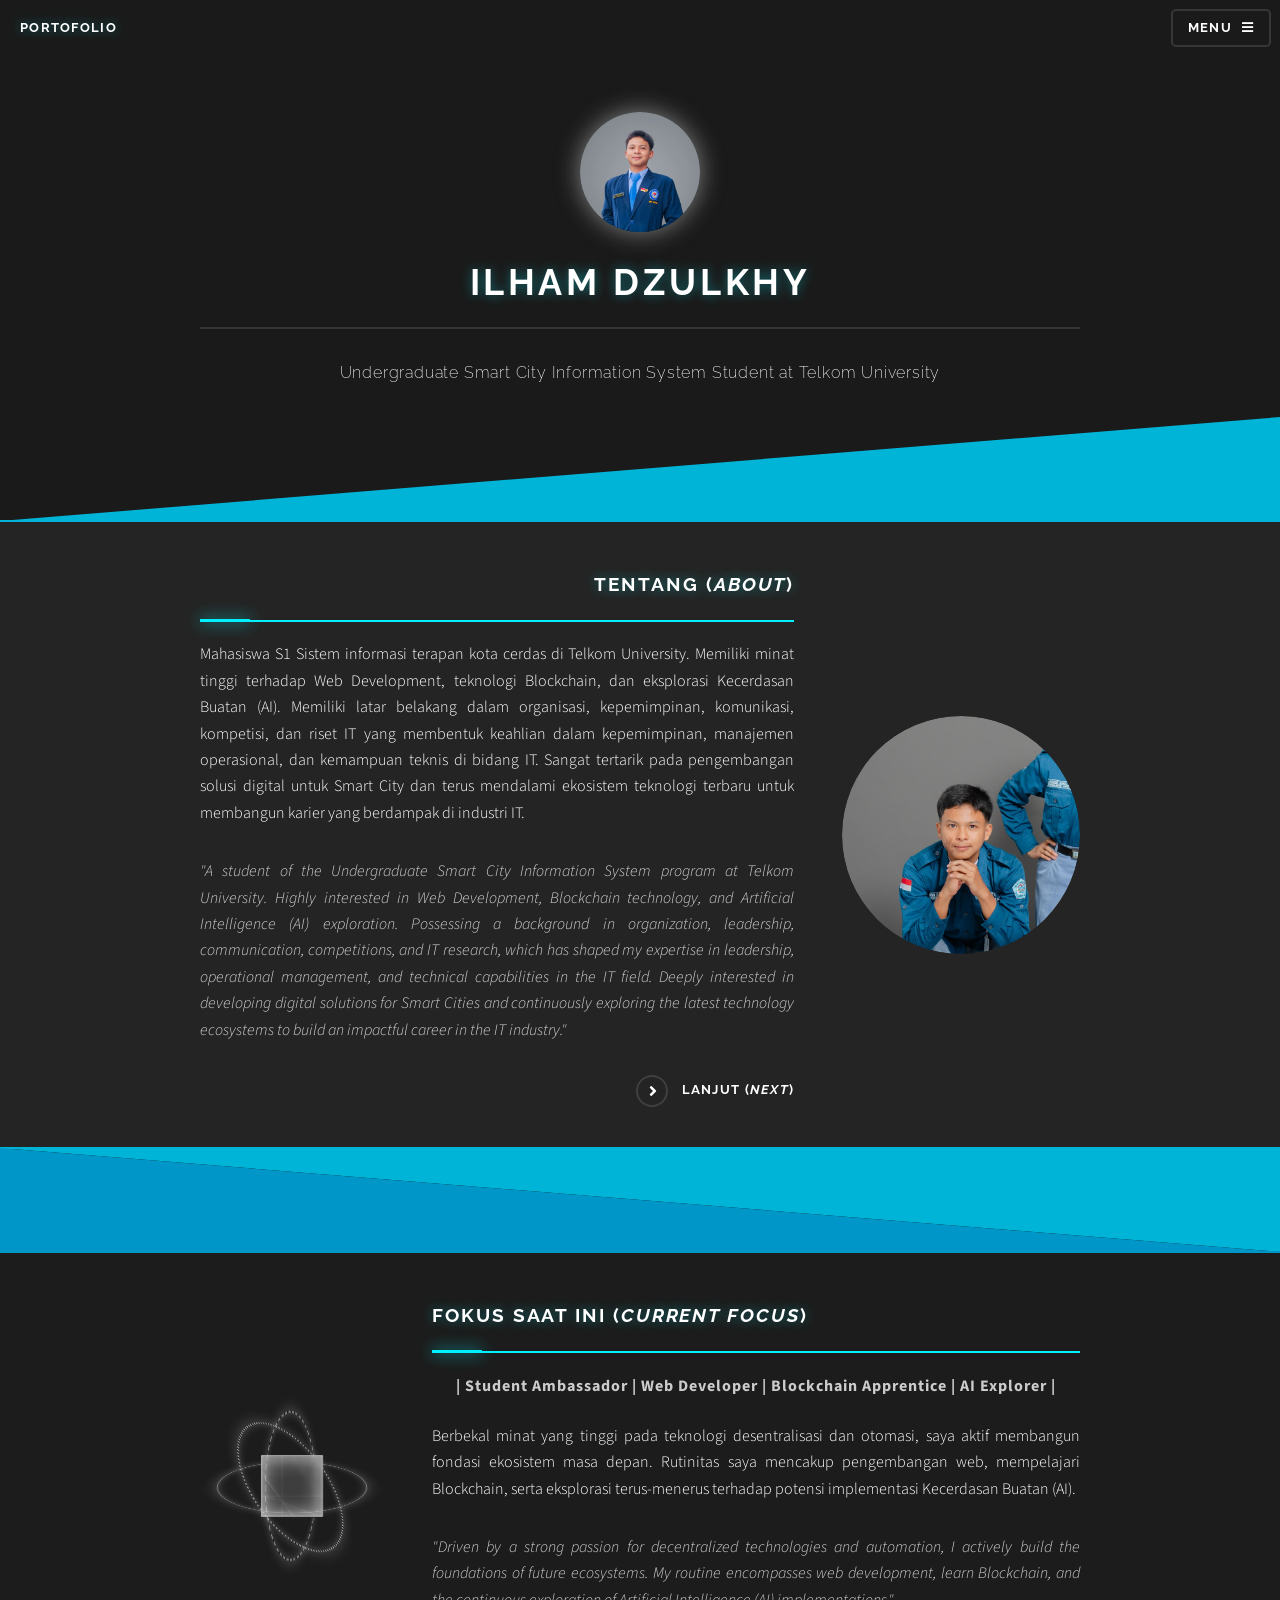
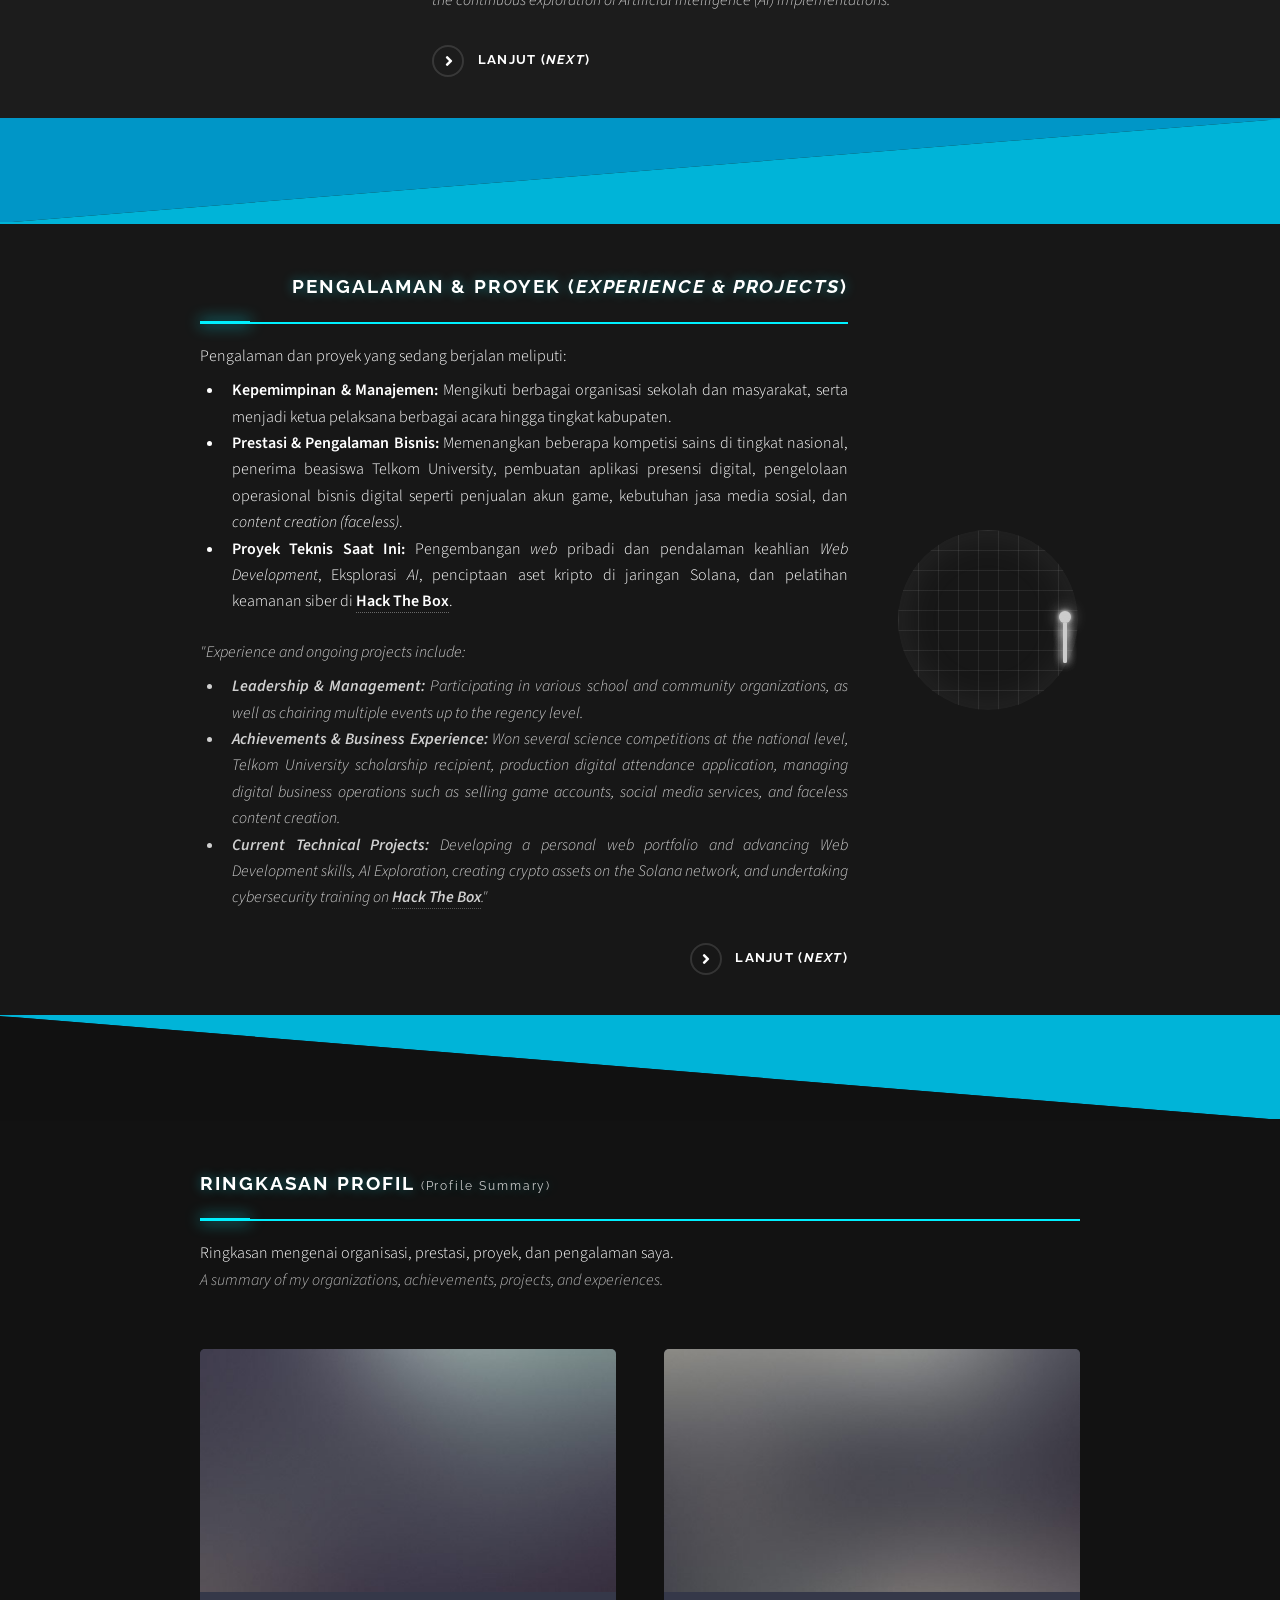
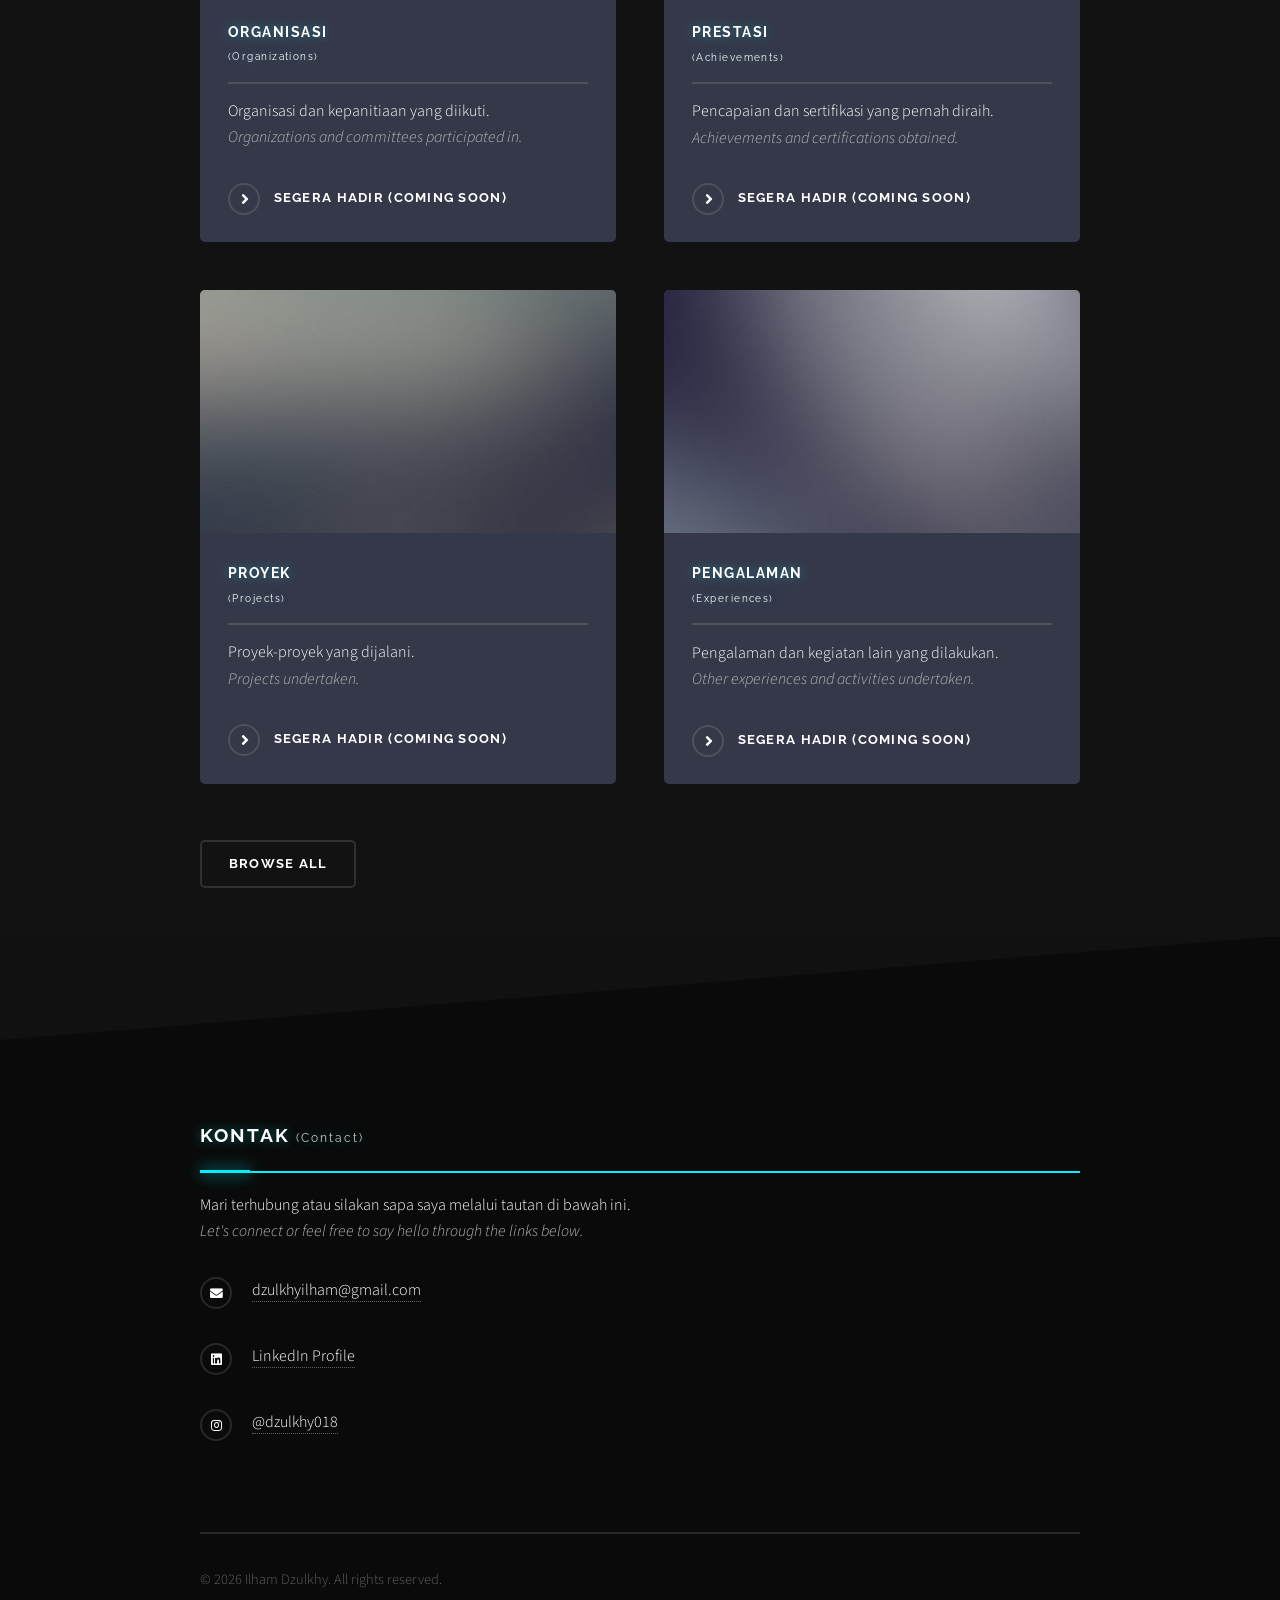
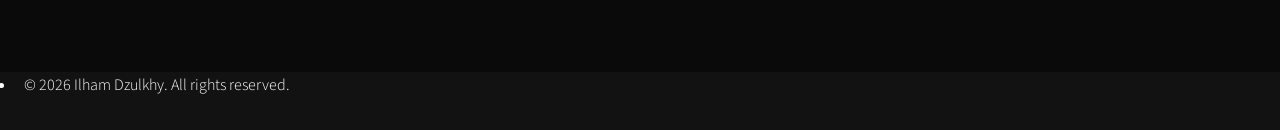
==== commit f3cca145: "Update index.html" ====
--- a/index.html
+++ b/index.html
@@ -13,6 +13,17 @@
 		<noscript><link rel="stylesheet" href="assets/css/noscript.css" /></noscript>
 		
 		<style>
+			/* =================================================== */
+			/* SAPU BERSIH BACKGROUND KEBIRUAN JADI ABU-ABU/HITAM  */
+			/* =================================================== */
+			body, #page-wrapper { background-color: #121212 !important; }
+			#banner { background-color: #1a1a1a !important; background-image: none !important; }
+			#one.wrapper.style1 { background-color: #242424 !important; background-image: none !important; }
+			#two.wrapper.style2 { background-color: #1c1c1c !important; background-image: none !important; }
+			#three.wrapper.style3 { background-color: #171717 !important; background-image: none !important; }
+			#four { background-color: #121212 !important; background-image: none !important; }
+			#footer { background-color: #0a0a0a !important; background-image: none !important; }
+
 			/* Efek Scroll Mulus dari tombol "Next" */
 			html {
 				scroll-behavior: smooth;
@@ -482,3 +493,20 @@
 
 	</body>
 </html>
+		<ul class="copyright">
+			<li>&copy; 2026 Ilham Dzulkhy. All rights reserved.</li>
+		</ul>
+	</div>
+</section>
+			</div>
+
+		<!-- Scripts -->
+			<script src="assets/js/jquery.min.js"></script>
+			<script src="assets/js/jquery.scrollex.min.js"></script>
+			<script src="assets/js/browser.min.js"></script>
+			<script src="assets/js/breakpoints.min.js"></script>
+			<script src="assets/js/util.js"></script>
+			<script src="assets/js/main.js"></script>
+
+	</body>
+</html>
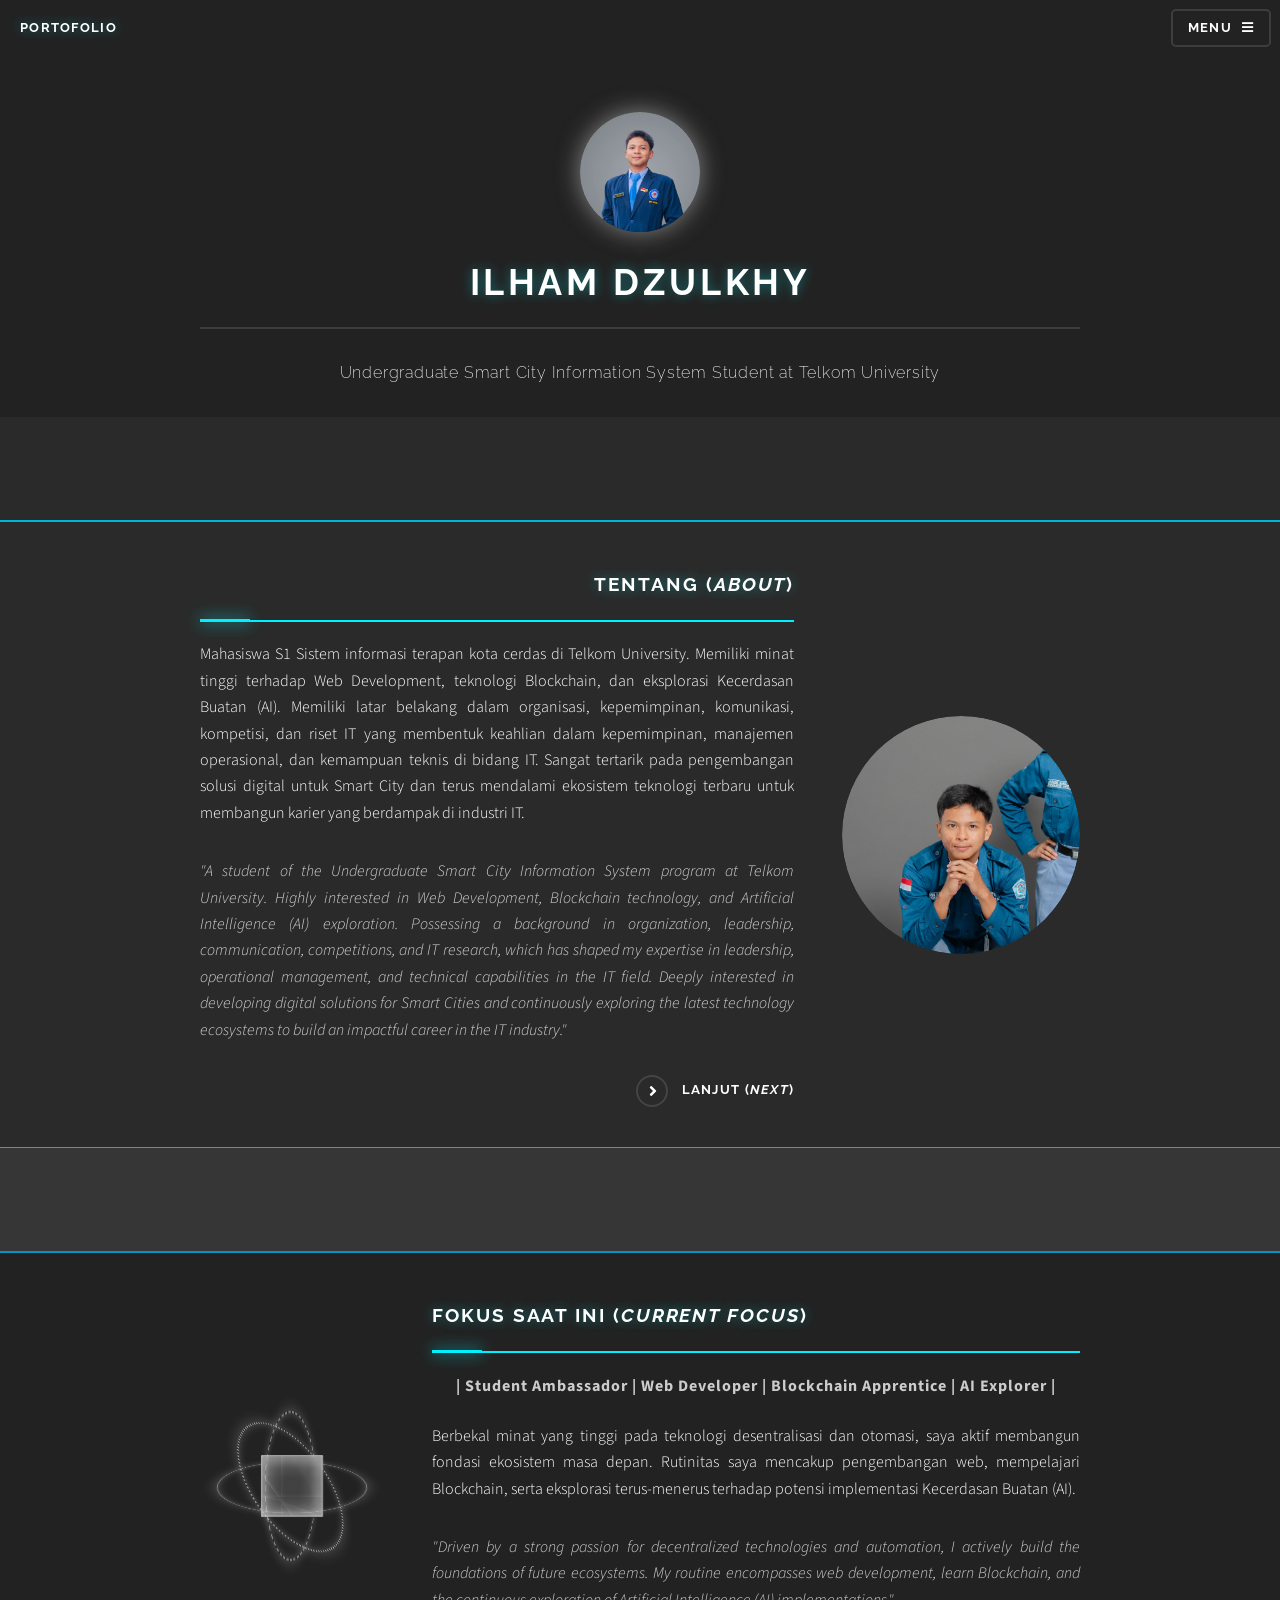
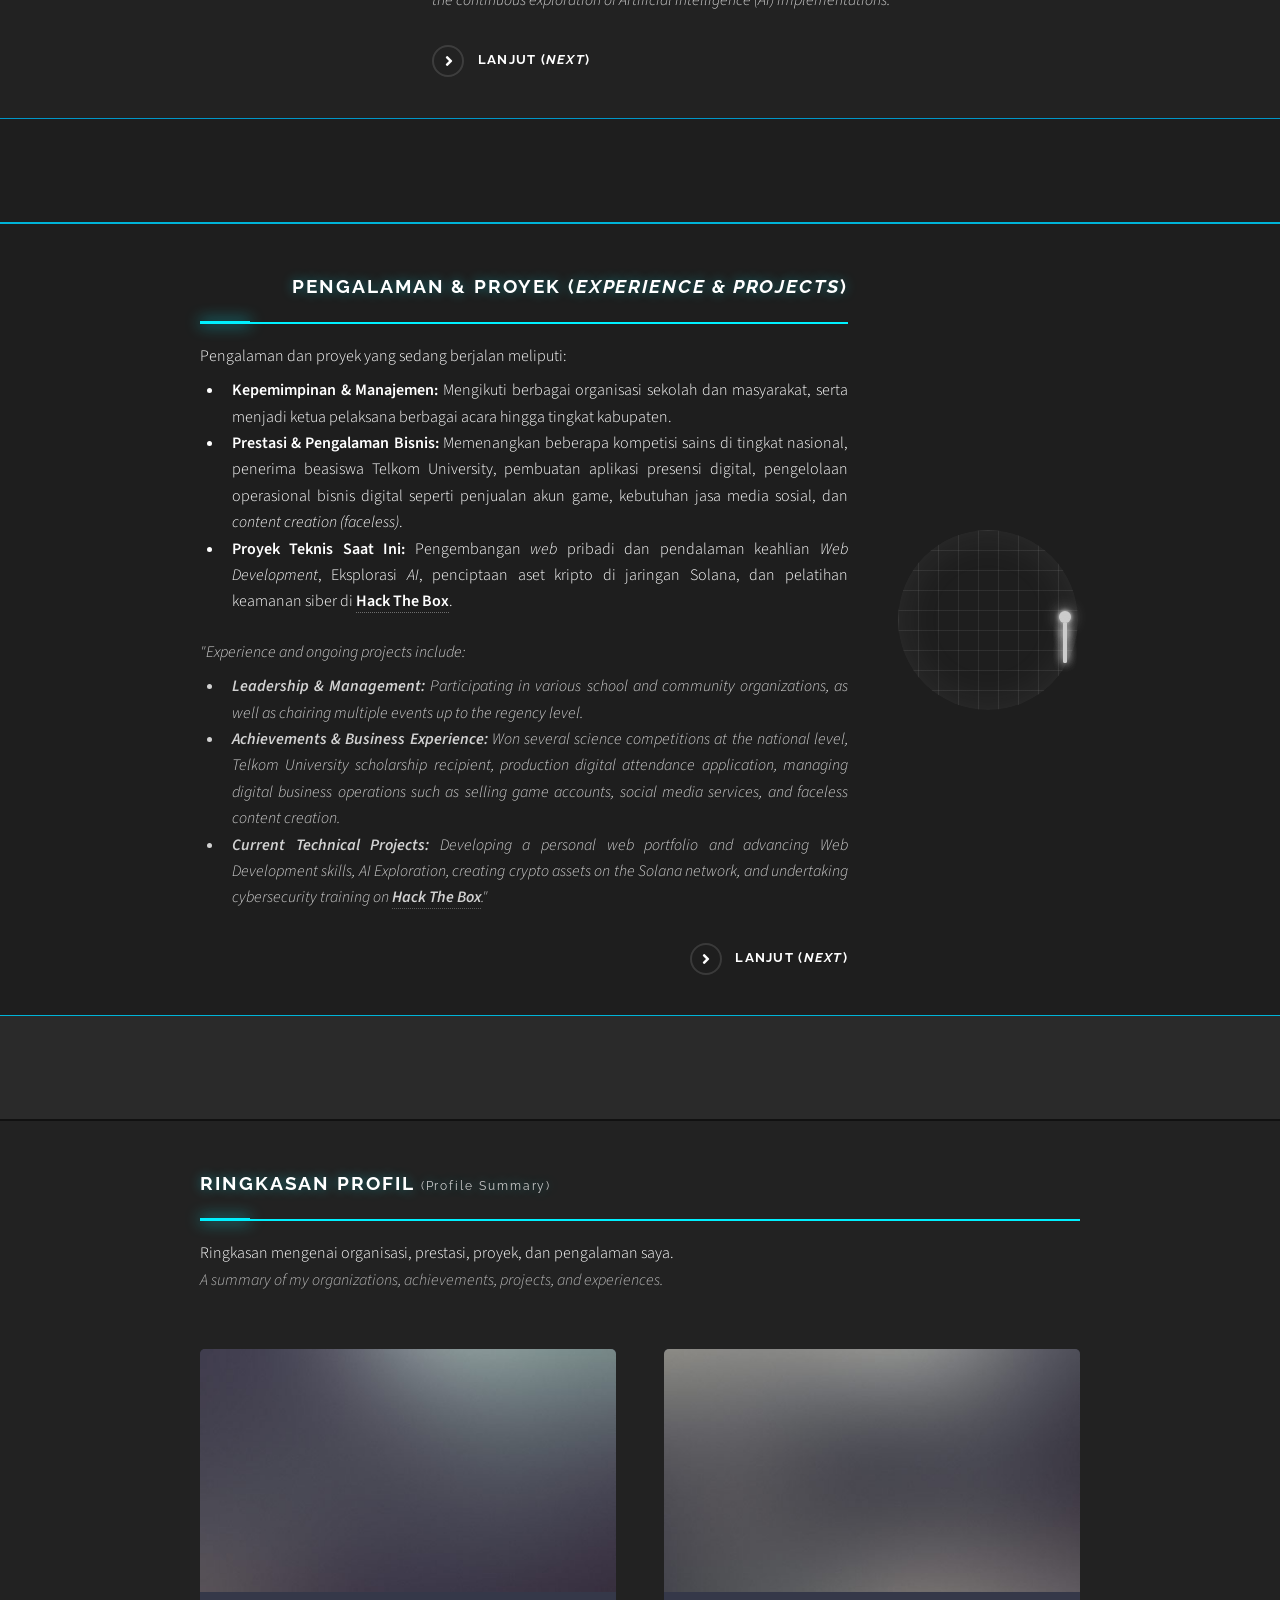
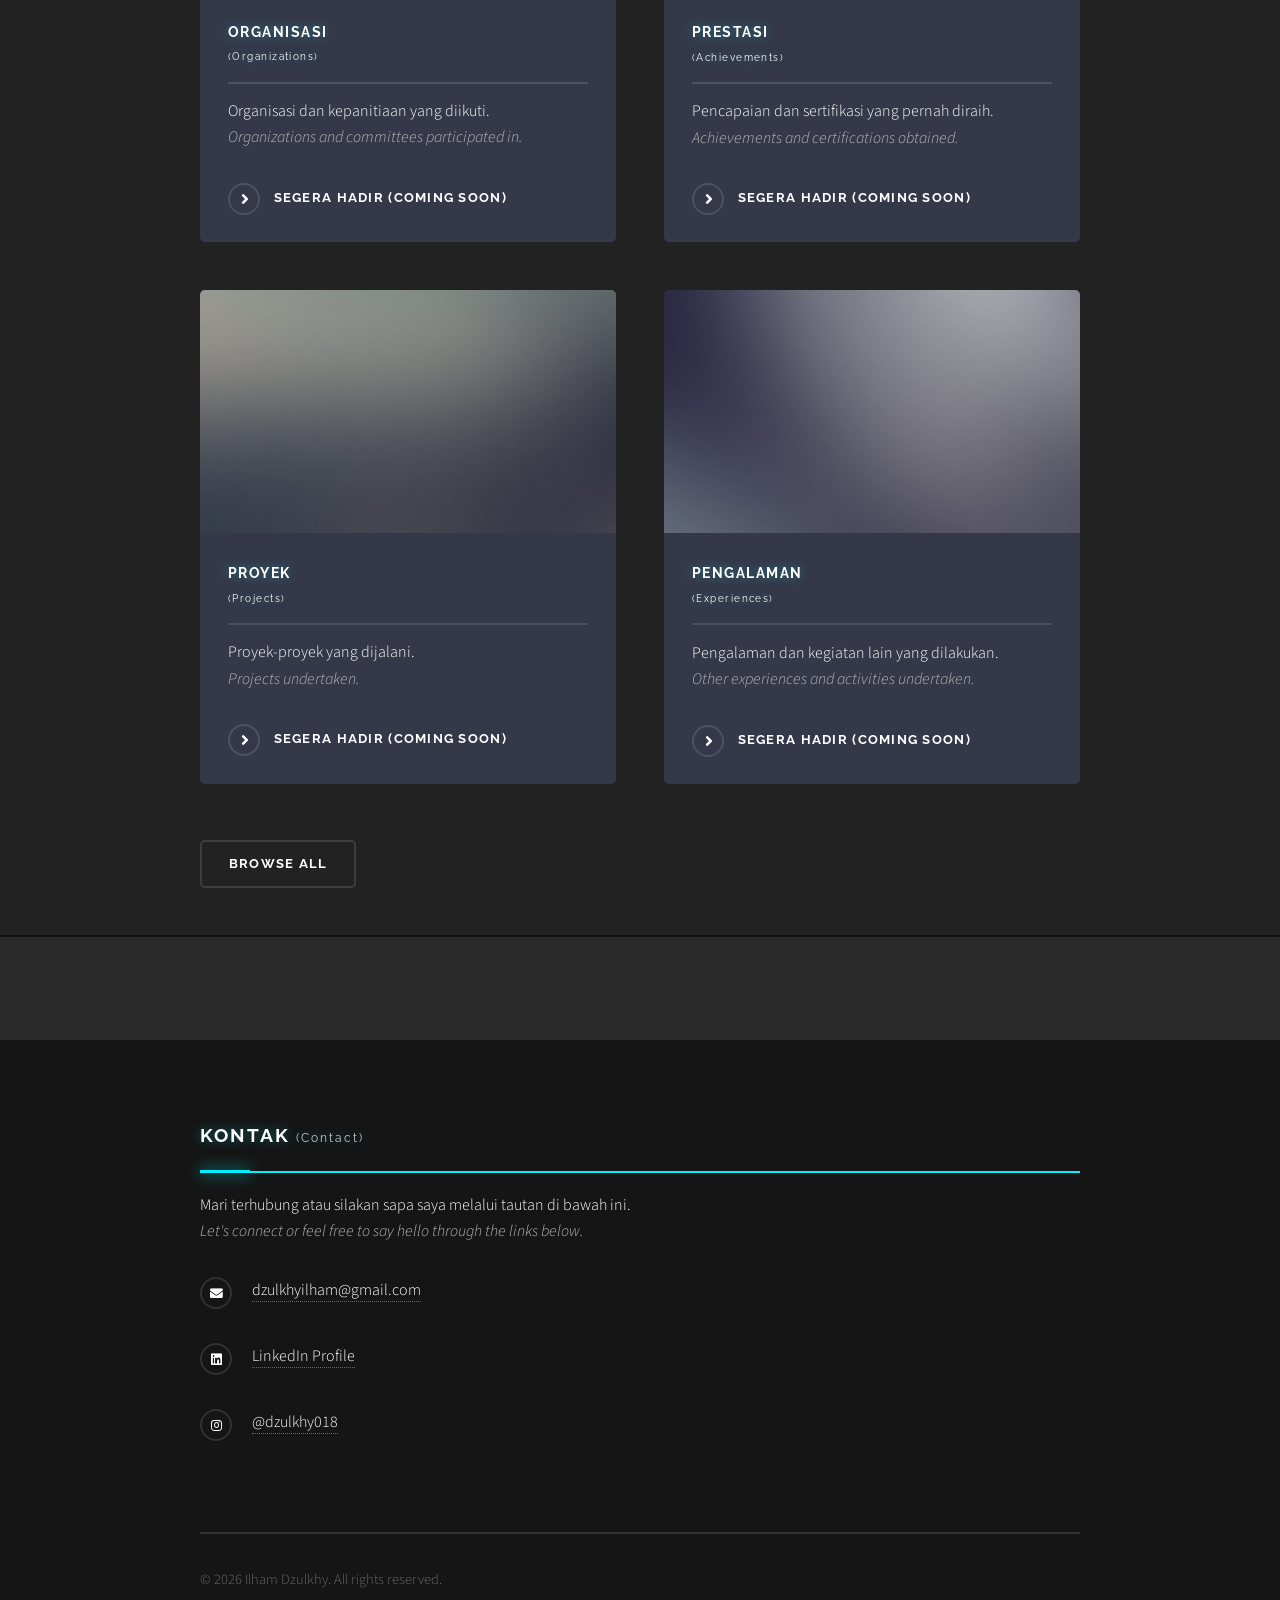
==== commit b8f6914f: "Update index.html" ====
--- a/index.html
+++ b/index.html
@@ -13,17 +13,6 @@
 		<noscript><link rel="stylesheet" href="assets/css/noscript.css" /></noscript>
 		
 		<style>
-			/* =================================================== */
-			/* SAPU BERSIH BACKGROUND KEBIRUAN JADI ABU-ABU/HITAM  */
-			/* =================================================== */
-			body, #page-wrapper { background-color: #121212 !important; }
-			#banner { background-color: #1a1a1a !important; background-image: none !important; }
-			#one.wrapper.style1 { background-color: #242424 !important; background-image: none !important; }
-			#two.wrapper.style2 { background-color: #1c1c1c !important; background-image: none !important; }
-			#three.wrapper.style3 { background-color: #171717 !important; background-image: none !important; }
-			#four { background-color: #121212 !important; background-image: none !important; }
-			#footer { background-color: #0a0a0a !important; background-image: none !important; }
-
 			/* Efek Scroll Mulus dari tombol "Next" */
 			html {
 				scroll-behavior: smooth;
@@ -34,19 +23,17 @@
 				#four .features {
 					display: grid !important;
 					grid-template-columns: repeat(2, 1fr) !important;
-					gap: 12px !important; /* Jarak antar kotak */
+					gap: 12px !important;
 				}
 				#four .features article {
 					width: 100% !important;
 					margin: 0 !important;
-					padding: 0 !important; /* Hapus padding agar gambar bisa ngepres 100% ke ujung */
-					border-radius: 8px !important; /* Lengkungkan sudut luar kotak */
-					overflow: hidden !important; /* Potong paksa gambar yang keluar dari lengkungan */
+					padding: 0 !important; 
+					border-radius: 8px !important; 
+					overflow: hidden !important; 
 					display: flex !important;
 					flex-direction: column !important;
 				}
-				
-				/* FIX: Gambar benar-benar menyentuh ujung bingkai */
 				#four .features article .image {
 					display: block !important;
 					width: 100% !important;
@@ -55,12 +42,10 @@
 				}
 				#four .features article .image img {
 					width: 100% !important;
-					height: 110px !important; /* Paksa tinggi gambar seragam agar rapi sejajar */
+					height: 110px !important; 
 					display: block !important;
 					object-fit: cover !important; 
 				}
-				
-				/* Padding hanya diberikan pada Teks dan Tombol agar tidak menempel ke pinggir */
 				#four .features article h3 {
 					font-size: 0.85em !important;
 					margin: 12px 10px 5px 10px !important;
@@ -69,7 +54,7 @@
 					font-size: 0.7em !important;
 					line-height: 1.4 !important;
 					margin: 0 10px 10px 10px !important;
-					flex-grow: 1 !important; /* Mendorong tombol selalu sejajar di bawah */
+					flex-grow: 1 !important; 
 				}
 				#four .features article .special {
 					font-size: 0.65em !important;
@@ -82,11 +67,11 @@
 				aspect-ratio: 1 / 1 !important;
 				object-fit: cover !important;
 			}
+			
 			/* =================================================== */
 			/* EFEK HOLOGRAM 3D KOMPLEKS (TEMA ABU-ABU / SILVER)   */
 			/* =================================================== */
 			
-			/* 1. MENGHAPUS LINGKARAN HITAM BAWAAN TEMPLATE */
 			.wrapper.spotlight .image.holo-container {
 				background: transparent !important;
 				border: none !important;
@@ -95,14 +80,11 @@
 				display: flex;
 				justify-content: center;
 				align-items: center;
-				perspective: 1200px; /* Jarak pandang kamera 3D */
+				perspective: 1200px; 
 				overflow: visible !important;
 				width: 250px !important;
 			}
 
-			/* ======================================= */
-			/* HOLOGRAM 1: QUANTUM CORE (NOMOR 2)      */
-			/* ======================================= */
 			.holo-core {
 				position: relative;
 				width: 150px;
@@ -111,7 +93,6 @@
 				animation: spin3D 12s linear infinite;
 			}
 			
-			/* Cincin Energi Pelindung */
 			.holo-ring {
 				position: absolute;
 				width: 100%;
@@ -124,7 +105,6 @@
 			.holo-ring.y { transform: rotateX(0deg) rotateY(70deg); }
 			.holo-ring.z { transform: rotateX(45deg) rotateY(45deg); border: 2px dotted rgba(200, 200, 200, 0.8);}
 
-			/* Kubus Data Melayang di Tengah */
 			.holo-cube {
 				position: absolute;
 				top: 30%; left: 30%;
@@ -140,7 +120,6 @@
 				box-shadow: 0 0 20px rgba(200, 200, 200, 0.5) inset;
 				backdrop-filter: blur(2px);
 			}
-			/* Pemosisi Sisi Kubus */
 			.face.front  { transform: translateZ(30px); }
 			.face.back   { transform: rotateY(180deg) translateZ(30px); }
 			.face.right  { transform: rotateY(90deg) translateZ(30px); }
@@ -148,11 +127,6 @@
 			.face.top    { transform: rotateX(90deg) translateZ(30px); }
 			.face.bottom { transform: rotateX(-90deg) translateZ(30px); }
 
-		/* ======================================= */
-			/* HOLOGRAM 3: CYBER RUNNER (ANAK LARI)    */
-			/* ======================================= */
-			
-			/* Area bermain si anak hologram */
 			.holo-run-area {
 				position: relative;
 				width: 180px;
@@ -161,57 +135,33 @@
 				justify-content: center;
 				align-items: center;
 				border-radius: 50%;
-				/* Efek grid lantai virtual agar terasa 3D */
 				background: 
 					linear-gradient(rgba(200, 200, 200, 0.1) 1px, transparent 1px) center,
 					linear-gradient(90deg, rgba(200, 200, 200, 0.1) 1px, transparent 1px) center;
 				background-size: 20px 20px;
 				box-shadow: inset 0 0 40px rgba(200, 200, 200, 0.1);
-				overflow: visible; /* Biar larinya bisa tembus keluar lingkaran dikit */
-			}
-			
-			/* Wadah tubuh anak */
-		/* ======================================= */
-			/* SI ANAK LARI BEBAS (KELILING TEKS)      */
-			/* ======================================= */
+				overflow: visible; 
+			}
 			
 			.cyber-kid {
-				position: absolute; /* Lepas dari arus normal */
+				position: absolute; 
 				width: 30px; 
 				height: 50px;
-				z-index: 100; /* Lari di atas teks dan gambar */
-				pointer-events: none; /* Biar nggak nutupin tombol pas dilewati */
-				
-				/* Panggil animasi rute keliling kotak selama 12 detik */
+				z-index: 100; 
+				pointer-events: none; 
 				animation: runAround 12s linear infinite; 
 			}
 
-			/* Rute Lari Mengelilingi Teks (Responsif) */
 			@keyframes runAround {
-				/* 1. Mulai dari Pojok Kiri Atas, hadap Kanan */
 				0%   { top: -20px; left: 0%; transform: scale(0.7) scaleX(1); }
-				
-				/* 2. Lari lurus ke Pojok Kanan Atas */
 				35%  { top: -20px; left: 90%; transform: scale(0.7) scaleX(1); }
-				
-				/* 3. Putar badan kilat (persiapan turun) */
 				36%  { top: -20px; left: 90%; transform: scale(0.7) scaleX(-1); }
-				
-				/* 4. Lari turun ke Pojok Kanan Bawah */
 				50%  { top: 90%; left: 90%; transform: scale(0.7) scaleX(-1); }
-				
-				/* 5. Lari ke kiri menuju Pojok Kiri Bawah (hadap kiri) */
 				85%  { top: 90%; left: 0%; transform: scale(0.7) scaleX(-1); }
-				
-				/* 6. Putar badan kilat menghadap kanan lagi */
 				86%  { top: 90%; left: 0%; transform: scale(0.7) scaleX(1); }
-				
-				/* 7. Lari naik kembali ke Pojok Kiri Atas */
 				100% { top: -20px; left: 0%; transform: scale(0.7) scaleX(1); }
 			}
-			/* =================================================== */
-			/* FIX 1: ANIMASI KUBUS (Biar nggak berhenti)          */
-			/* =================================================== */
+
 			@keyframes spin3D {
 				0% { transform: rotateX(0deg) rotateY(0deg) rotateZ(0deg); }
 				100% { transform: rotateX(360deg) rotateY(360deg) rotateZ(360deg); }
@@ -221,29 +171,20 @@
 				100% { transform: rotateX(0deg) rotateY(360deg) rotateZ(0deg); }
 			}
 
-			/* =================================================== */
-			/* FIX 2: ANTI-LAG UNTUK HP (Mematikan efek berat)     */
-			/* =================================================== */
 			@media screen and (max-width: 736px) {
 				.holo-cube .face {
-					backdrop-filter: none !important; /* Ini biang kerok lag di HP */
-					box-shadow: 0 0 5px rgba(200, 200, 200, 0.5) inset !important; /* Dibikin ringan */
-				}
-			}
-
-			/* =================================================== */
-			/* FIX 3: MUNCULIN BADAN ANAK LARI                     */
-			/* =================================================== */
-			/* Membentuk Kepala & Badan dengan efek Neon Glow */
+					backdrop-filter: none !important; 
+					box-shadow: 0 0 5px rgba(200, 200, 200, 0.5) inset !important; 
+				}
+			}
+
 			.c-head { width: 12px; height: 12px; border-radius: 50%; background: #cccccc; position: absolute; top: 0; left: 9px; box-shadow: 0 0 15px #cccccc, 0 0 5px #fff; }
 			.c-body { width: 4px; height: 22px; background: #cccccc; position: absolute; top: 12px; left: 13px; box-shadow: 0 0 10px #cccccc; }
 			
-			/* Membentuk Tangan & Kaki */
 			.c-arm, .c-leg { width: 4px; background: #cccccc; position: absolute; border-radius: 2px; box-shadow: 0 0 10px #cccccc; }
 			.c-arm { height: 16px; top: 14px; left: 13px; transform-origin: top center; }
 			.c-leg { height: 20px; top: 32px; left: 13px; transform-origin: top center; }
 
-			/* Menganimasikan Tangan & Kaki (Ayun Bergantian) */
 			.arm-1 { animation: swingArm 0.5s infinite alternate ease-in-out; }
 			.arm-2 { animation: swingArmRev 0.5s infinite alternate ease-in-out; }
 			.leg-1 { animation: swingLegRev 0.5s infinite alternate ease-in-out; }
@@ -253,28 +194,55 @@
 			@keyframes swingArmRev { 0% { transform: rotate(60deg); } 100% { transform: rotate(-60deg); } }
 			@keyframes swingLeg { 0% { transform: rotate(-45deg); } 100% { transform: rotate(50deg); } }
 			@keyframes swingLegRev { 0% { transform: rotate(50deg); } 100% { transform: rotate(-45deg); } }
-									/* =================================================== */
-			/* FIX POSISI KHUSUS HP: NO 2 KIRI, NO 3 KANAN         */
-			/* =================================================== */
+			
 			@media screen and (max-width: 736px) {
-				/* Hologram 2 (Fokus) mepet mentok KIRI di HP */
 				#two .image.holo-container {
 					width: 100% !important;
 					justify-content: flex-start !important; 
 					transform: none !important;
 					margin: 0 0 2em 0 !important;
 				}
-
-								/* Hologram 3 (Pengalaman) mepet mentok KANAN di HP */
 				#three .image.holo-container {
 					width: 100% !important;
 					justify-content: flex-end !important; 
-					margin: 0 0 2em 0 !important; /* Samakan marginnya dengan No 2 biar rapi */
-					transform: translateX(50px) !important; /* Dosis dorongan ke KANAN */
-				}
-
-			}
-
+					margin: 0 0 2em 0 !important; 
+					transform: translateX(50px) !important; 
+				}
+			}
+
+			/* =================================================== */
+			/* SAPU BERSIH TEMA BIRU (TETAP PERTAHANKAN EFEK KACA) */
+			/* =================================================== */
+			
+			/* 1. Pakai efek "Blend Mode" agar tekstur background utama jadi abu-abu tanpa merusak kaca */
+			body, #page-wrapper, #banner {
+				background-color: #222222 !important;
+				background-blend-mode: luminosity !important; 
+			}
+
+			/* 2. Ganti Paksa warna biru pada bagian yang miring (pseudo-elements) jadi warna abu */
+			.wrapper.style1, .wrapper.style1:before, .wrapper.style1:after {
+				background-color: #2a2a2a !important;
+				background-image: none !important; /* Hapus gradasi biru */
+			}
+			.wrapper.style2, .wrapper.style2:before, .wrapper.style2:after {
+				background-color: #363636 !important;
+				background-image: none !important;
+			}
+			.wrapper.style3, .wrapper.style3:before, .wrapper.style3:after {
+				background-color: #1e1e1e !important;
+				background-image: none !important;
+			}
+
+			/* 3. Pastikan kotak transparan (alt) tetap bening tembus pandang */
+			.wrapper.alt {
+				background-color: transparent !important;
+			}
+			
+			#footer {
+				background-color: #151515 !important;
+				background-image: none !important;
+			}
 		</style>
 	</head>
 	<body class="is-preload">
@@ -493,20 +461,3 @@
 
 	</body>
 </html>
-		<ul class="copyright">
-			<li>&copy; 2026 Ilham Dzulkhy. All rights reserved.</li>
-		</ul>
-	</div>
-</section>
-			</div>
-
-		<!-- Scripts -->
-			<script src="assets/js/jquery.min.js"></script>
-			<script src="assets/js/jquery.scrollex.min.js"></script>
-			<script src="assets/js/browser.min.js"></script>
-			<script src="assets/js/breakpoints.min.js"></script>
-			<script src="assets/js/util.js"></script>
-			<script src="assets/js/main.js"></script>
-
-	</body>
-</html>
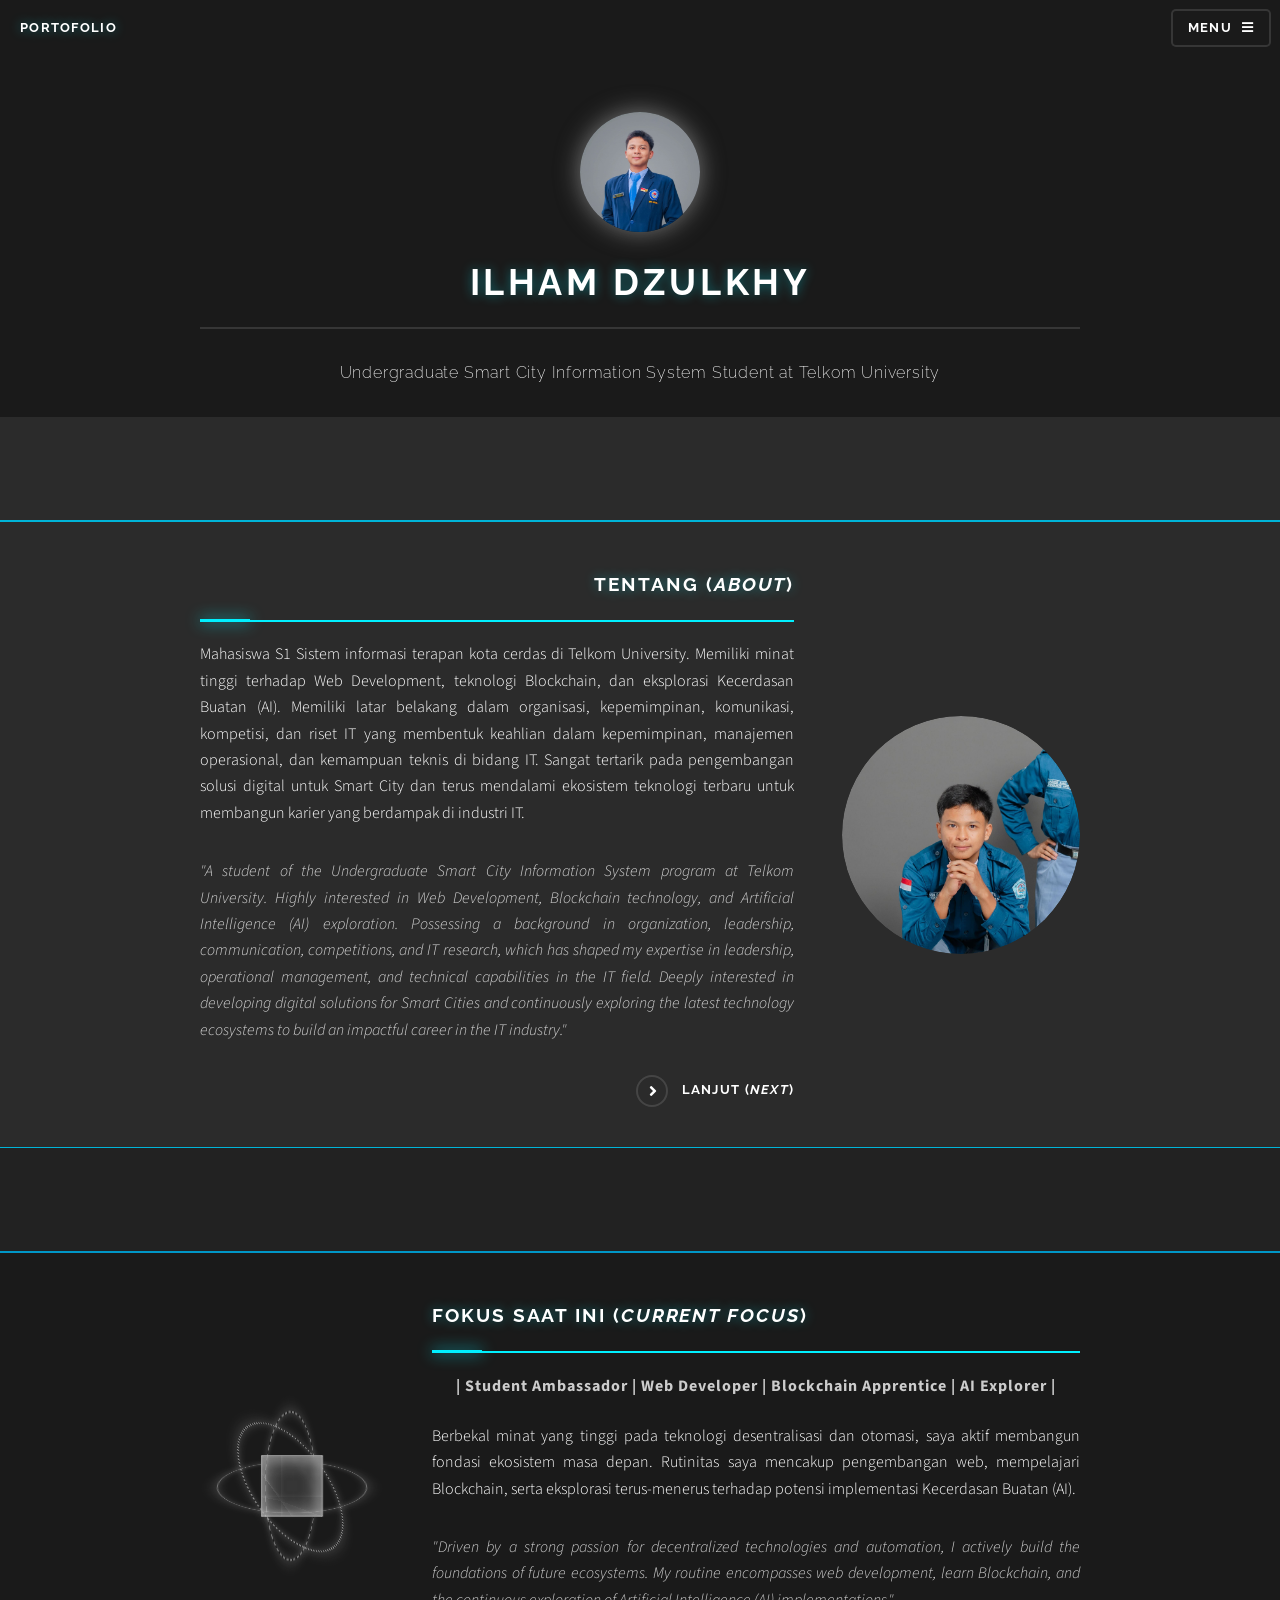
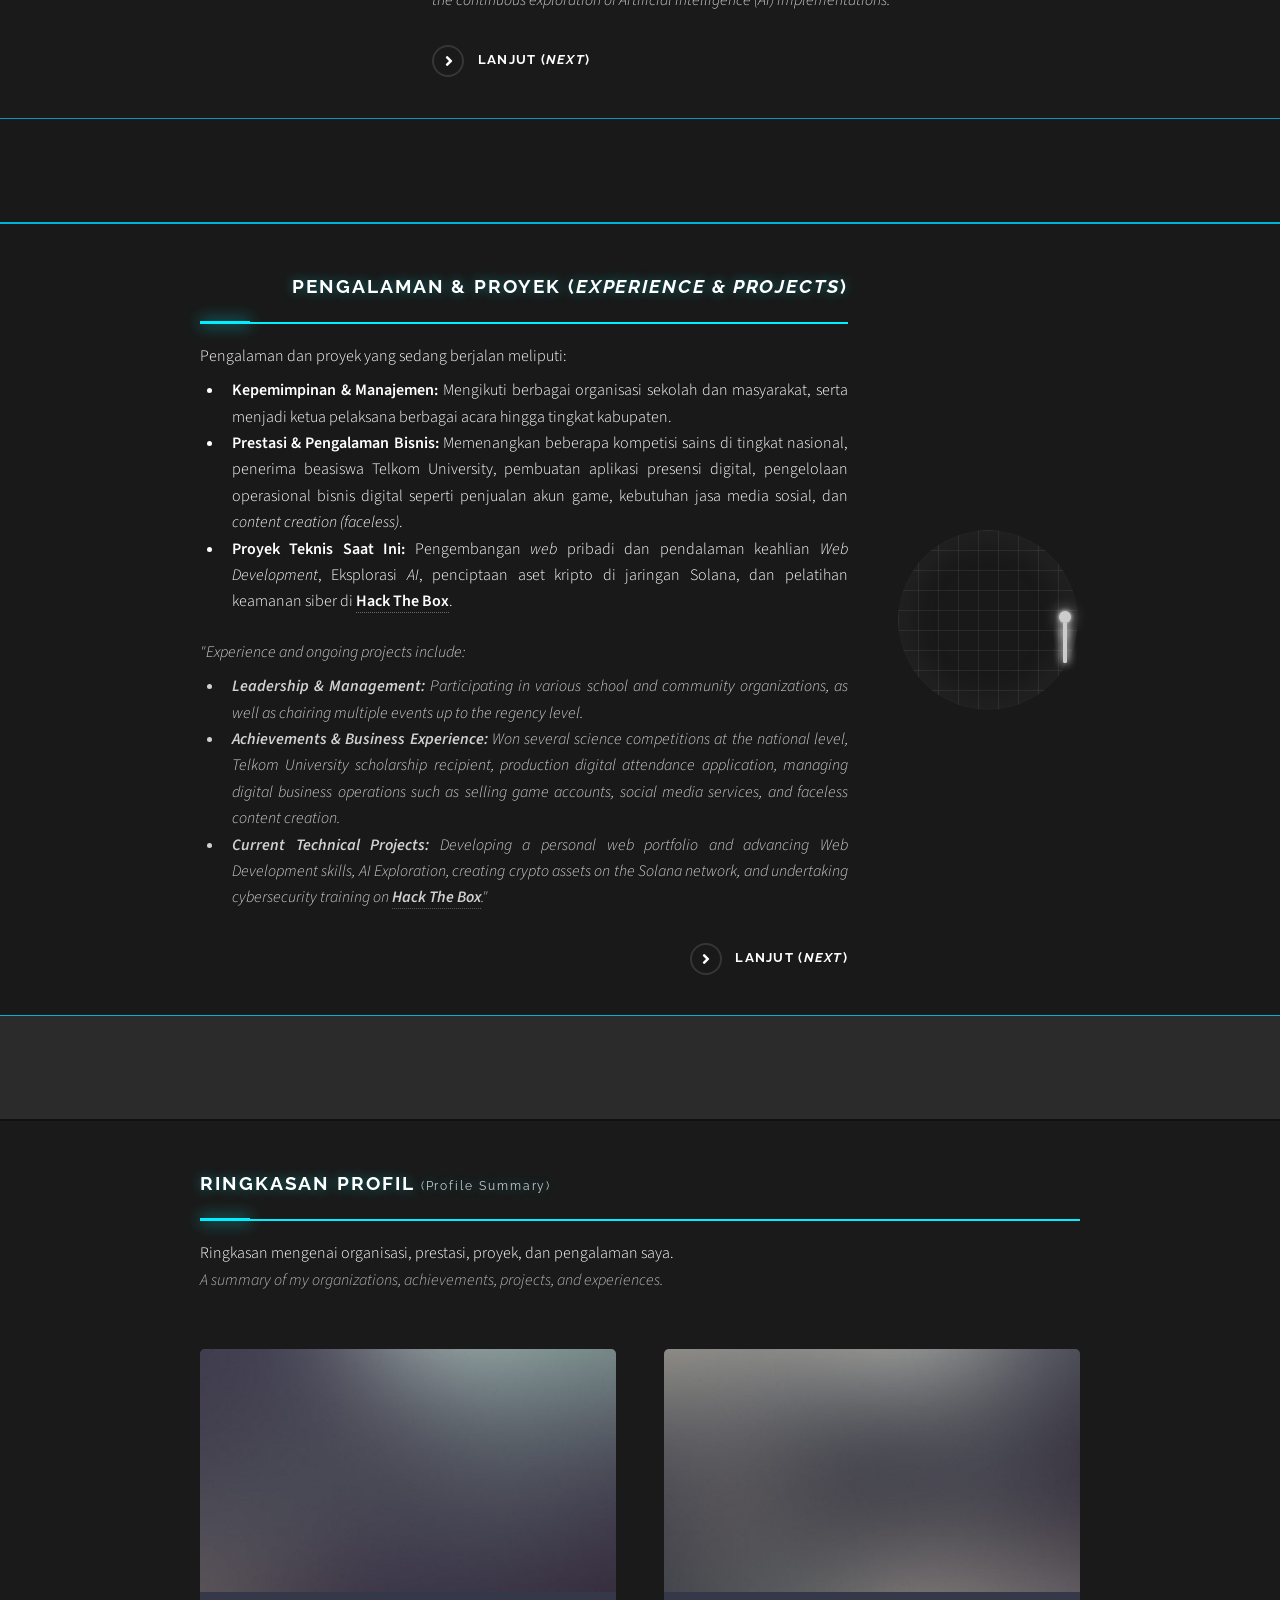
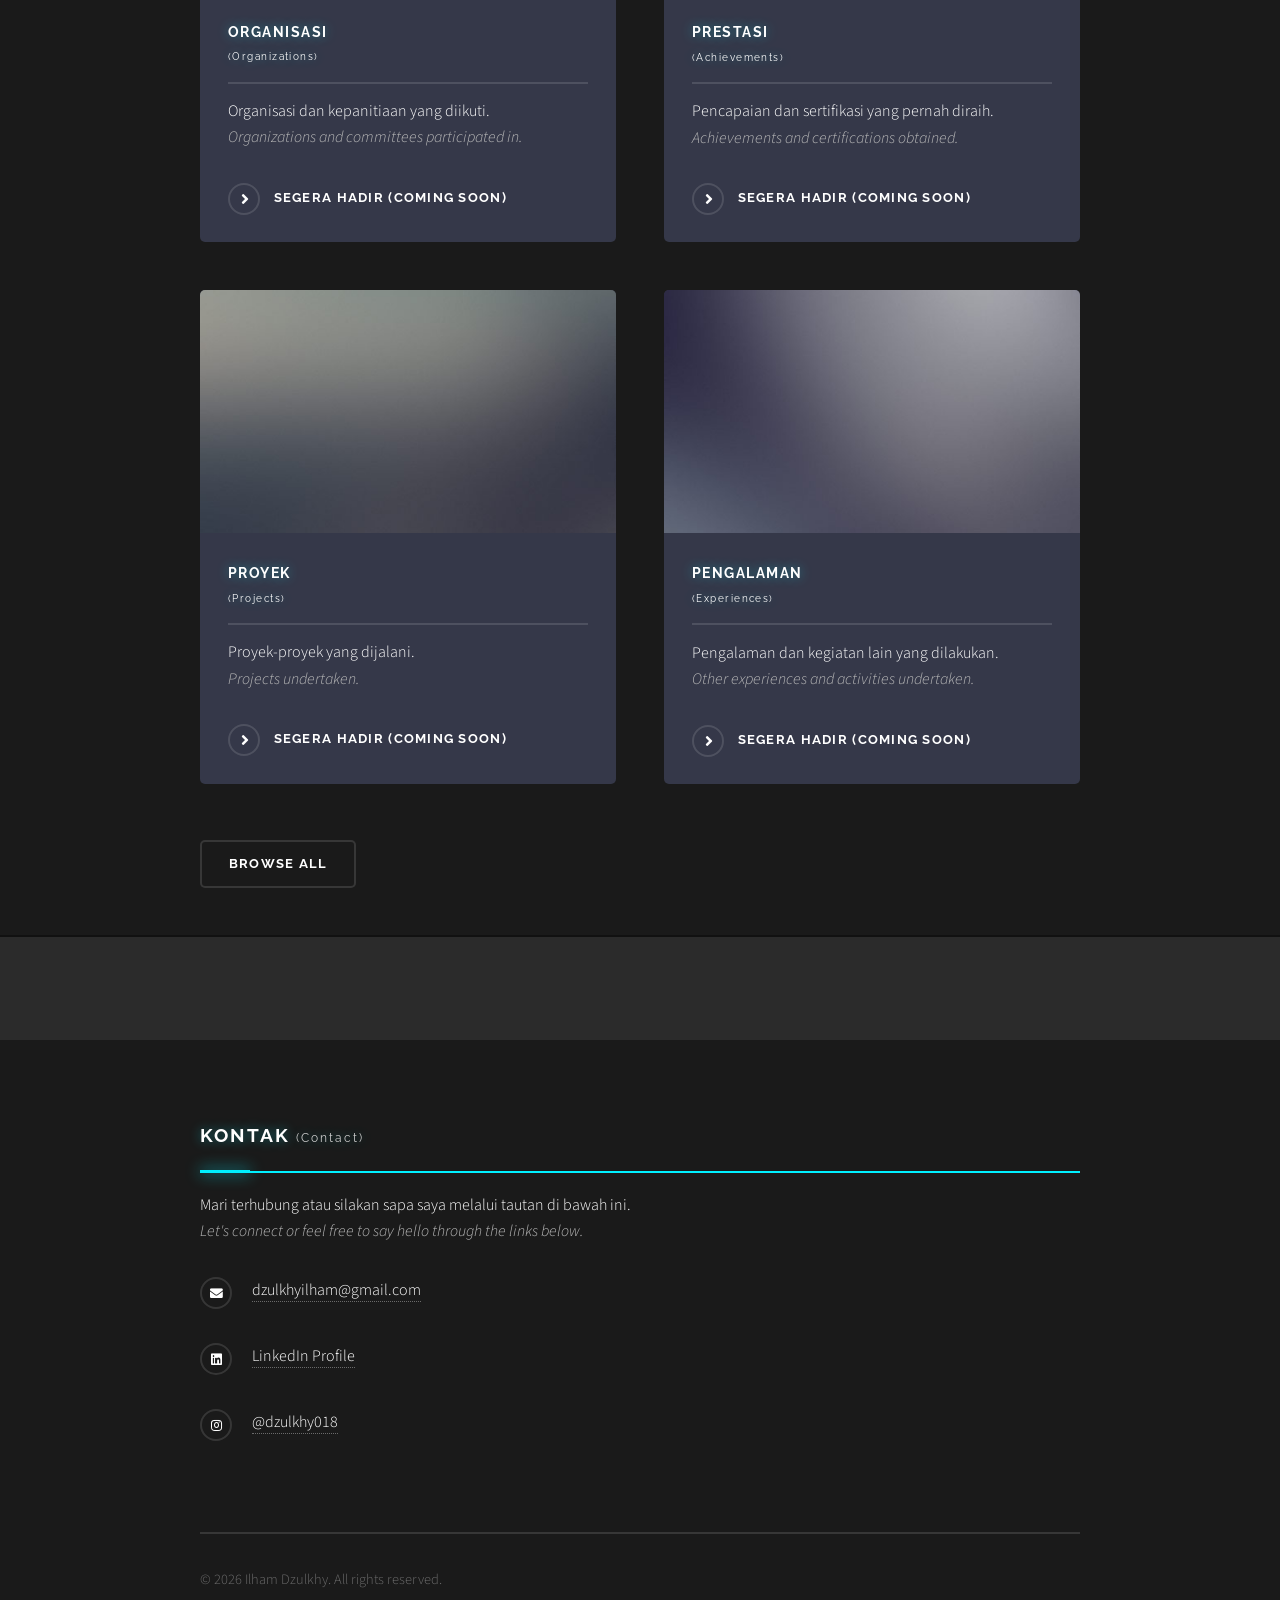
==== commit 2c82af05: "Update index.html" ====
--- a/index.html
+++ b/index.html
@@ -23,17 +23,19 @@
 				#four .features {
 					display: grid !important;
 					grid-template-columns: repeat(2, 1fr) !important;
-					gap: 12px !important;
+					gap: 12px !important; /* Jarak antar kotak */
 				}
 				#four .features article {
 					width: 100% !important;
 					margin: 0 !important;
-					padding: 0 !important; 
-					border-radius: 8px !important; 
-					overflow: hidden !important; 
+					padding: 0 !important; /* Hapus padding agar gambar bisa ngepres 100% ke ujung */
+					border-radius: 8px !important; /* Lengkungkan sudut luar kotak */
+					overflow: hidden !important; /* Potong paksa gambar yang keluar dari lengkungan */
 					display: flex !important;
 					flex-direction: column !important;
 				}
+				
+				/* FIX: Gambar benar-benar menyentuh ujung bingkai */
 				#four .features article .image {
 					display: block !important;
 					width: 100% !important;
@@ -42,10 +44,12 @@
 				}
 				#four .features article .image img {
 					width: 100% !important;
-					height: 110px !important; 
+					height: 110px !important; /* Paksa tinggi gambar seragam agar rapi sejajar */
 					display: block !important;
 					object-fit: cover !important; 
 				}
+				
+				/* Padding hanya diberikan pada Teks dan Tombol agar tidak menempel ke pinggir */
 				#four .features article h3 {
 					font-size: 0.85em !important;
 					margin: 12px 10px 5px 10px !important;
@@ -54,7 +58,7 @@
 					font-size: 0.7em !important;
 					line-height: 1.4 !important;
 					margin: 0 10px 10px 10px !important;
-					flex-grow: 1 !important; 
+					flex-grow: 1 !important; /* Mendorong tombol selalu sejajar di bawah */
 				}
 				#four .features article .special {
 					font-size: 0.65em !important;
@@ -67,11 +71,11 @@
 				aspect-ratio: 1 / 1 !important;
 				object-fit: cover !important;
 			}
-			
 			/* =================================================== */
 			/* EFEK HOLOGRAM 3D KOMPLEKS (TEMA ABU-ABU / SILVER)   */
 			/* =================================================== */
 			
+			/* 1. MENGHAPUS LINGKARAN HITAM BAWAAN TEMPLATE */
 			.wrapper.spotlight .image.holo-container {
 				background: transparent !important;
 				border: none !important;
@@ -80,11 +84,14 @@
 				display: flex;
 				justify-content: center;
 				align-items: center;
-				perspective: 1200px; 
+				perspective: 1200px; /* Jarak pandang kamera 3D */
 				overflow: visible !important;
 				width: 250px !important;
 			}
 
+			/* ======================================= */
+			/* HOLOGRAM 1: QUANTUM CORE (NOMOR 2)      */
+			/* ======================================= */
 			.holo-core {
 				position: relative;
 				width: 150px;
@@ -93,18 +100,20 @@
 				animation: spin3D 12s linear infinite;
 			}
 			
+			/* Cincin Energi Pelindung */
 			.holo-ring {
 				position: absolute;
 				width: 100%;
 				height: 100%;
-				border: 2px dashed rgba(200, 200, 200, 0.6);
+				border: 2px dashed rgba(180, 180, 180, 0.6);
 				border-radius: 50%;
-				box-shadow: 0 0 15px rgba(200, 200, 200, 0.3), inset 0 0 10px rgba(200, 200, 200, 0.3);
+				box-shadow: 0 0 15px rgba(180, 180, 180, 0.3), inset 0 0 10px rgba(180, 180, 180, 0.3);
 			}
 			.holo-ring.x { transform: rotateX(70deg) rotateY(0deg); border-style: solid; border-width: 1px;}
 			.holo-ring.y { transform: rotateX(0deg) rotateY(70deg); }
-			.holo-ring.z { transform: rotateX(45deg) rotateY(45deg); border: 2px dotted rgba(200, 200, 200, 0.8);}
-
+			.holo-ring.z { transform: rotateX(45deg) rotateY(45deg); border: 2px dotted rgba(180, 180, 180, 0.8);}
+
+			/* Kubus Data Melayang di Tengah */
 			.holo-cube {
 				position: absolute;
 				top: 30%; left: 30%;
@@ -115,11 +124,12 @@
 			.holo-cube .face {
 				position: absolute;
 				width: 100%; height: 100%;
-				background: rgba(200, 200, 200, 0.1);
-				border: 1px solid rgba(200, 200, 200, 0.9);
-				box-shadow: 0 0 20px rgba(200, 200, 200, 0.5) inset;
+				background: rgba(180, 180, 180, 0.1);
+				border: 1px solid rgba(180, 180, 180, 0.9);
+				box-shadow: 0 0 20px rgba(180, 180, 180, 0.5) inset;
 				backdrop-filter: blur(2px);
 			}
+			/* Pemosisi Sisi Kubus */
 			.face.front  { transform: translateZ(30px); }
 			.face.back   { transform: rotateY(180deg) translateZ(30px); }
 			.face.right  { transform: rotateY(90deg) translateZ(30px); }
@@ -127,6 +137,11 @@
 			.face.top    { transform: rotateX(90deg) translateZ(30px); }
 			.face.bottom { transform: rotateX(-90deg) translateZ(30px); }
 
+		/* ======================================= */
+			/* HOLOGRAM 3: CYBER RUNNER (ANAK LARI)    */
+			/* ======================================= */
+			
+			/* Area bermain si anak hologram */
 			.holo-run-area {
 				position: relative;
 				width: 180px;
@@ -135,33 +150,57 @@
 				justify-content: center;
 				align-items: center;
 				border-radius: 50%;
+				/* Efek grid lantai virtual agar terasa 3D */
 				background: 
-					linear-gradient(rgba(200, 200, 200, 0.1) 1px, transparent 1px) center,
-					linear-gradient(90deg, rgba(200, 200, 200, 0.1) 1px, transparent 1px) center;
+					linear-gradient(rgba(180, 180, 180,0.1) 1px, transparent 1px) center,
+					linear-gradient(90deg, rgba(180, 180, 180,0.1) 1px, transparent 1px) center;
 				background-size: 20px 20px;
-				box-shadow: inset 0 0 40px rgba(200, 200, 200, 0.1);
-				overflow: visible; 
-			}
+				box-shadow: inset 0 0 40px rgba(180, 180, 180, 0.1);
+				overflow: visible; /* Biar larinya bisa tembus keluar lingkaran dikit */
+			}
+			
+			/* Wadah tubuh anak */
+		/* ======================================= */
+			/* SI ANAK LARI BEBAS (KELILING TEKS)      */
+			/* ======================================= */
 			
 			.cyber-kid {
-				position: absolute; 
+				position: absolute; /* Lepas dari arus normal */
 				width: 30px; 
 				height: 50px;
-				z-index: 100; 
-				pointer-events: none; 
+				z-index: 100; /* Lari di atas teks dan gambar */
+				pointer-events: none; /* Biar nggak nutupin tombol pas dilewati */
+				
+				/* Panggil animasi rute keliling kotak selama 12 detik */
 				animation: runAround 12s linear infinite; 
 			}
 
+			/* Rute Lari Mengelilingi Teks (Responsif) */
 			@keyframes runAround {
+				/* 1. Mulai dari Pojok Kiri Atas, hadap Kanan */
 				0%   { top: -20px; left: 0%; transform: scale(0.7) scaleX(1); }
+				
+				/* 2. Lari lurus ke Pojok Kanan Atas */
 				35%  { top: -20px; left: 90%; transform: scale(0.7) scaleX(1); }
+				
+				/* 3. Putar badan kilat (persiapan turun) */
 				36%  { top: -20px; left: 90%; transform: scale(0.7) scaleX(-1); }
+				
+				/* 4. Lari turun ke Pojok Kanan Bawah */
 				50%  { top: 90%; left: 90%; transform: scale(0.7) scaleX(-1); }
+				
+				/* 5. Lari ke kiri menuju Pojok Kiri Bawah (hadap kiri) */
 				85%  { top: 90%; left: 0%; transform: scale(0.7) scaleX(-1); }
+				
+				/* 6. Putar badan kilat menghadap kanan lagi */
 				86%  { top: 90%; left: 0%; transform: scale(0.7) scaleX(1); }
+				
+				/* 7. Lari naik kembali ke Pojok Kiri Atas */
 				100% { top: -20px; left: 0%; transform: scale(0.7) scaleX(1); }
 			}
-
+			/* =================================================== */
+			/* FIX 1: ANIMASI KUBUS (Biar nggak berhenti)          */
+			/* =================================================== */
 			@keyframes spin3D {
 				0% { transform: rotateX(0deg) rotateY(0deg) rotateZ(0deg); }
 				100% { transform: rotateX(360deg) rotateY(360deg) rotateZ(360deg); }
@@ -171,20 +210,29 @@
 				100% { transform: rotateX(0deg) rotateY(360deg) rotateZ(0deg); }
 			}
 
+			/* =================================================== */
+			/* FIX 2: ANTI-LAG UNTUK HP (Mematikan efek berat)     */
+			/* =================================================== */
 			@media screen and (max-width: 736px) {
 				.holo-cube .face {
-					backdrop-filter: none !important; 
-					box-shadow: 0 0 5px rgba(200, 200, 200, 0.5) inset !important; 
-				}
-			}
-
+					backdrop-filter: none !important; /* Ini biang kerok lag di HP */
+					box-shadow: 0 0 5px rgba(180, 180, 180, 0.5) inset !important; /* Dibikin ringan */
+				}
+			}
+
+			/* =================================================== */
+			/* FIX 3: MUNCULIN BADAN ANAK LARI                     */
+			/* =================================================== */
+			/* Membentuk Kepala & Badan dengan efek Neon Glow */
 			.c-head { width: 12px; height: 12px; border-radius: 50%; background: #cccccc; position: absolute; top: 0; left: 9px; box-shadow: 0 0 15px #cccccc, 0 0 5px #fff; }
 			.c-body { width: 4px; height: 22px; background: #cccccc; position: absolute; top: 12px; left: 13px; box-shadow: 0 0 10px #cccccc; }
 			
+			/* Membentuk Tangan & Kaki */
 			.c-arm, .c-leg { width: 4px; background: #cccccc; position: absolute; border-radius: 2px; box-shadow: 0 0 10px #cccccc; }
 			.c-arm { height: 16px; top: 14px; left: 13px; transform-origin: top center; }
 			.c-leg { height: 20px; top: 32px; left: 13px; transform-origin: top center; }
 
+			/* Menganimasikan Tangan & Kaki (Ayun Bergantian) */
 			.arm-1 { animation: swingArm 0.5s infinite alternate ease-in-out; }
 			.arm-2 { animation: swingArmRev 0.5s infinite alternate ease-in-out; }
 			.leg-1 { animation: swingLegRev 0.5s infinite alternate ease-in-out; }
@@ -195,54 +243,54 @@
 			@keyframes swingLeg { 0% { transform: rotate(-45deg); } 100% { transform: rotate(50deg); } }
 			@keyframes swingLegRev { 0% { transform: rotate(50deg); } 100% { transform: rotate(-45deg); } }
 			
+			/* =================================================== */
+			/* FIX POSISI KHUSUS HP: NO 2 KIRI, NO 3 KANAN         */
+			/* =================================================== */
 			@media screen and (max-width: 736px) {
+				/* Hologram 2 (Fokus) mepet mentok KIRI di HP */
 				#two .image.holo-container {
 					width: 100% !important;
 					justify-content: flex-start !important; 
 					transform: none !important;
 					margin: 0 0 2em 0 !important;
 				}
+
+				/* Hologram 3 (Pengalaman) mepet mentok KANAN di HP */
 				#three .image.holo-container {
 					width: 100% !important;
 					justify-content: flex-end !important; 
-					margin: 0 0 2em 0 !important; 
-					transform: translateX(50px) !important; 
-				}
-			}
-
-			/* =================================================== */
-			/* SAPU BERSIH TEMA BIRU (TETAP PERTAHANKAN EFEK KACA) */
-			/* =================================================== */
-			
-			/* 1. Pakai efek "Blend Mode" agar tekstur background utama jadi abu-abu tanpa merusak kaca */
-			body, #page-wrapper, #banner {
+					margin: 0 0 2em 0 !important; /* Samakan marginnya dengan No 2 biar rapi */
+					transform: translateX(50px) !important; /* Dosis dorongan ke KANAN */
+				}
+			}
+
+			/* =================================================== */
+			/* SAPU BERSIH TEMA BIRU BAWAAN (TETAP AMAN UNTUK KACA)*/
+			/* =================================================== */
+			/* Warna Background Utama */
+			body, #page-wrapper, #banner, #footer {
+				background-color: #1a1a1a !important;
+			}
+			
+			/* Warna Abu Gelap untuk Bagian One, Two, Three dan Sisi Miringnya */
+			.wrapper.style1, .wrapper.style1:before, .wrapper.style1:after {
+				background-color: #2b2b2b !important;
+				background-image: none !important; /* Hapus gradasi biru */
+			}
+			.wrapper.style2, .wrapper.style2:before, .wrapper.style2:after {
 				background-color: #222222 !important;
-				background-blend-mode: luminosity !important; 
-			}
-
-			/* 2. Ganti Paksa warna biru pada bagian yang miring (pseudo-elements) jadi warna abu */
-			.wrapper.style1, .wrapper.style1:before, .wrapper.style1:after {
-				background-color: #2a2a2a !important;
 				background-image: none !important; /* Hapus gradasi biru */
 			}
-			.wrapper.style2, .wrapper.style2:before, .wrapper.style2:after {
-				background-color: #363636 !important;
-				background-image: none !important;
-			}
 			.wrapper.style3, .wrapper.style3:before, .wrapper.style3:after {
-				background-color: #1e1e1e !important;
-				background-image: none !important;
-			}
-
-			/* 3. Pastikan kotak transparan (alt) tetap bening tembus pandang */
+				background-color: #191919 !important;
+				background-image: none !important; /* Hapus gradasi biru */
+			}
+			
+			/* Memastikan efek "kaca" tembus pandang tetap berfungsi */
 			.wrapper.alt {
 				background-color: transparent !important;
 			}
-			
-			#footer {
-				background-color: #151515 !important;
-				background-image: none !important;
-			}
+
 		</style>
 	</head>
 	<body class="is-preload">
@@ -272,7 +320,7 @@
 				<!-- Banner -->
 	<section id="banner">
 		<div class="inner" style="text-align: center;">
-			<div class="logo"><img src="images/profil.jpeg" alt="Foto Profil Zulhi" style="width: 120px; height: 120px; border-radius: 50%; object-fit: cover; display: block; margin: 0 auto; box-shadow: 0px 0px 25px rgba(200, 200, 200, 0.6);" /></div>
+			<div class="logo"><img src="images/profil.jpeg" alt="Foto Profil Zulhi" style="width: 120px; height: 120px; border-radius: 50%; object-fit: cover; display: block; margin: 0 auto; box-shadow: 0px 0px 25px rgba(180, 180, 180, 0.6);" /></div>
 			<h2 style="text-transform: none;">ILHAM DZULKHY</h2>
 			<p style="text-transform: none; letter-spacing: 0.05em; text-align: center; margin: 0 auto;">Undergraduate Smart City Information System Student at Telkom University</p>
 		</div>
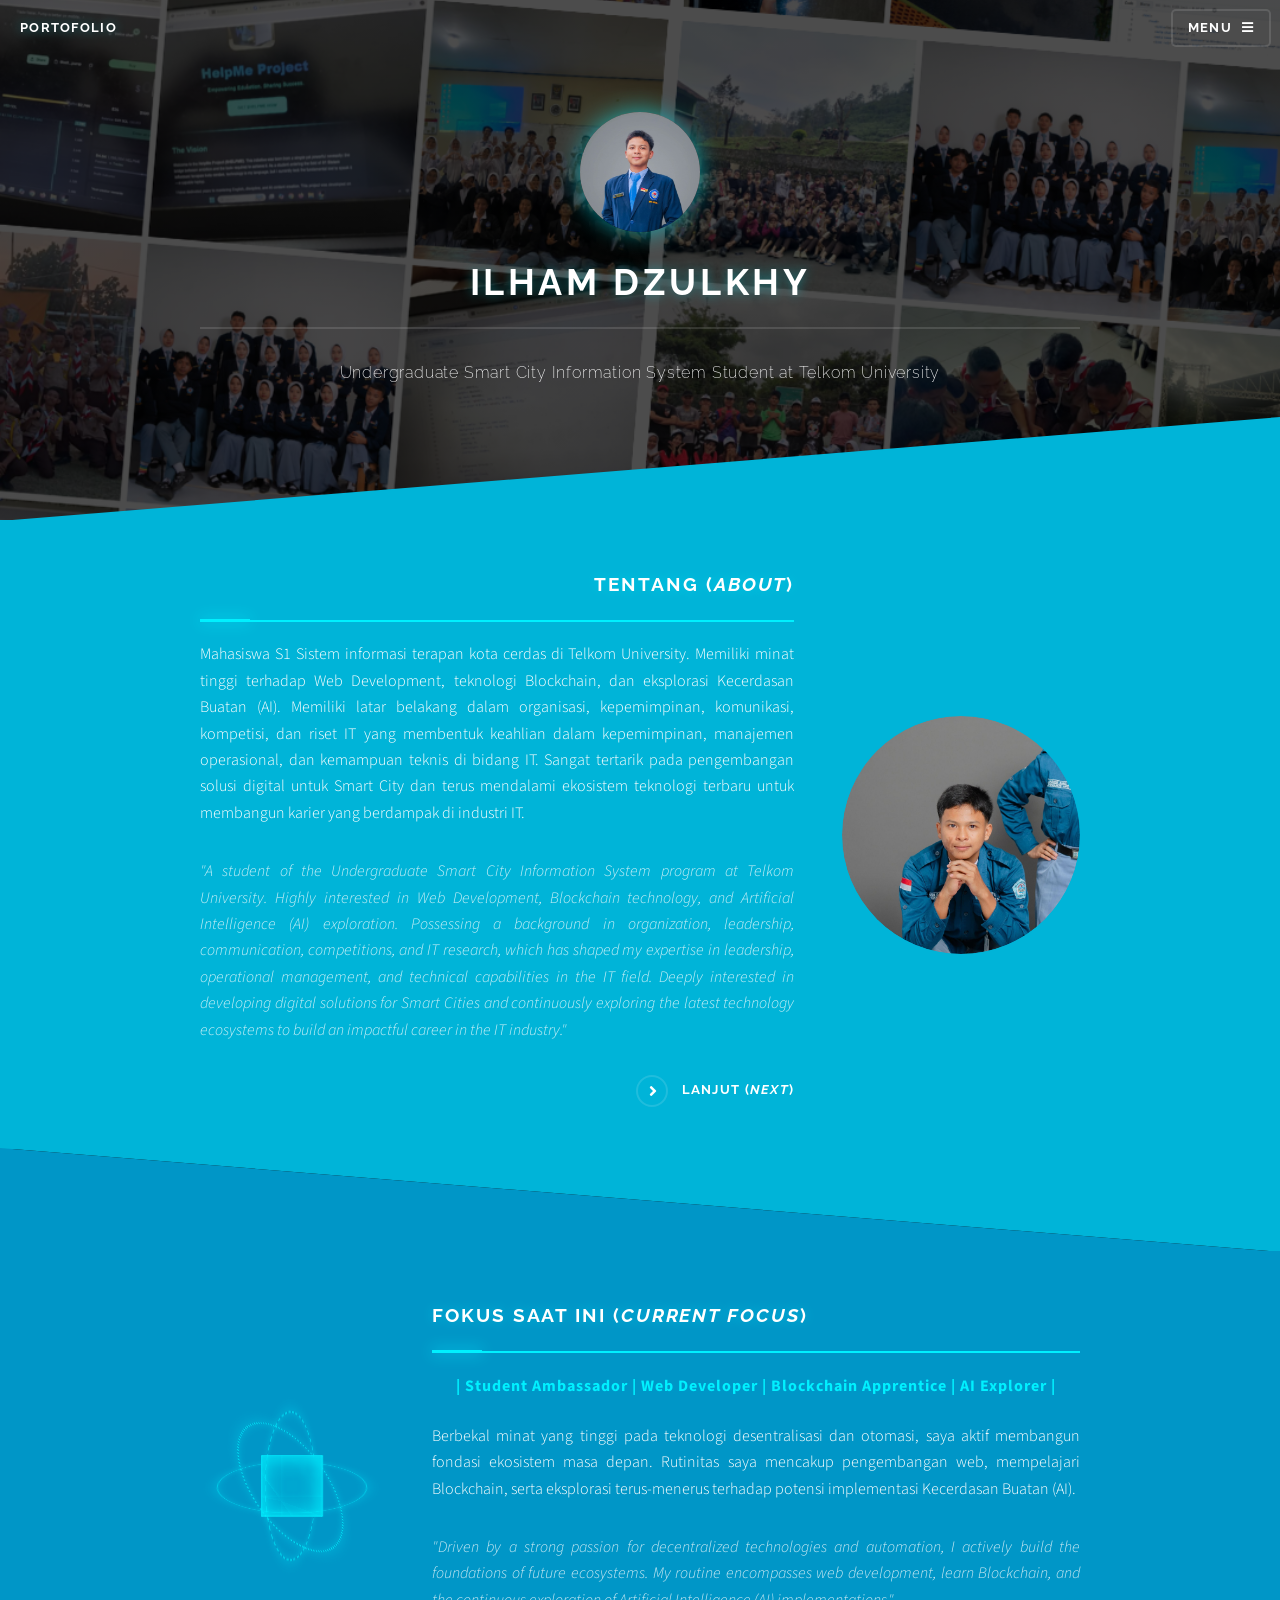
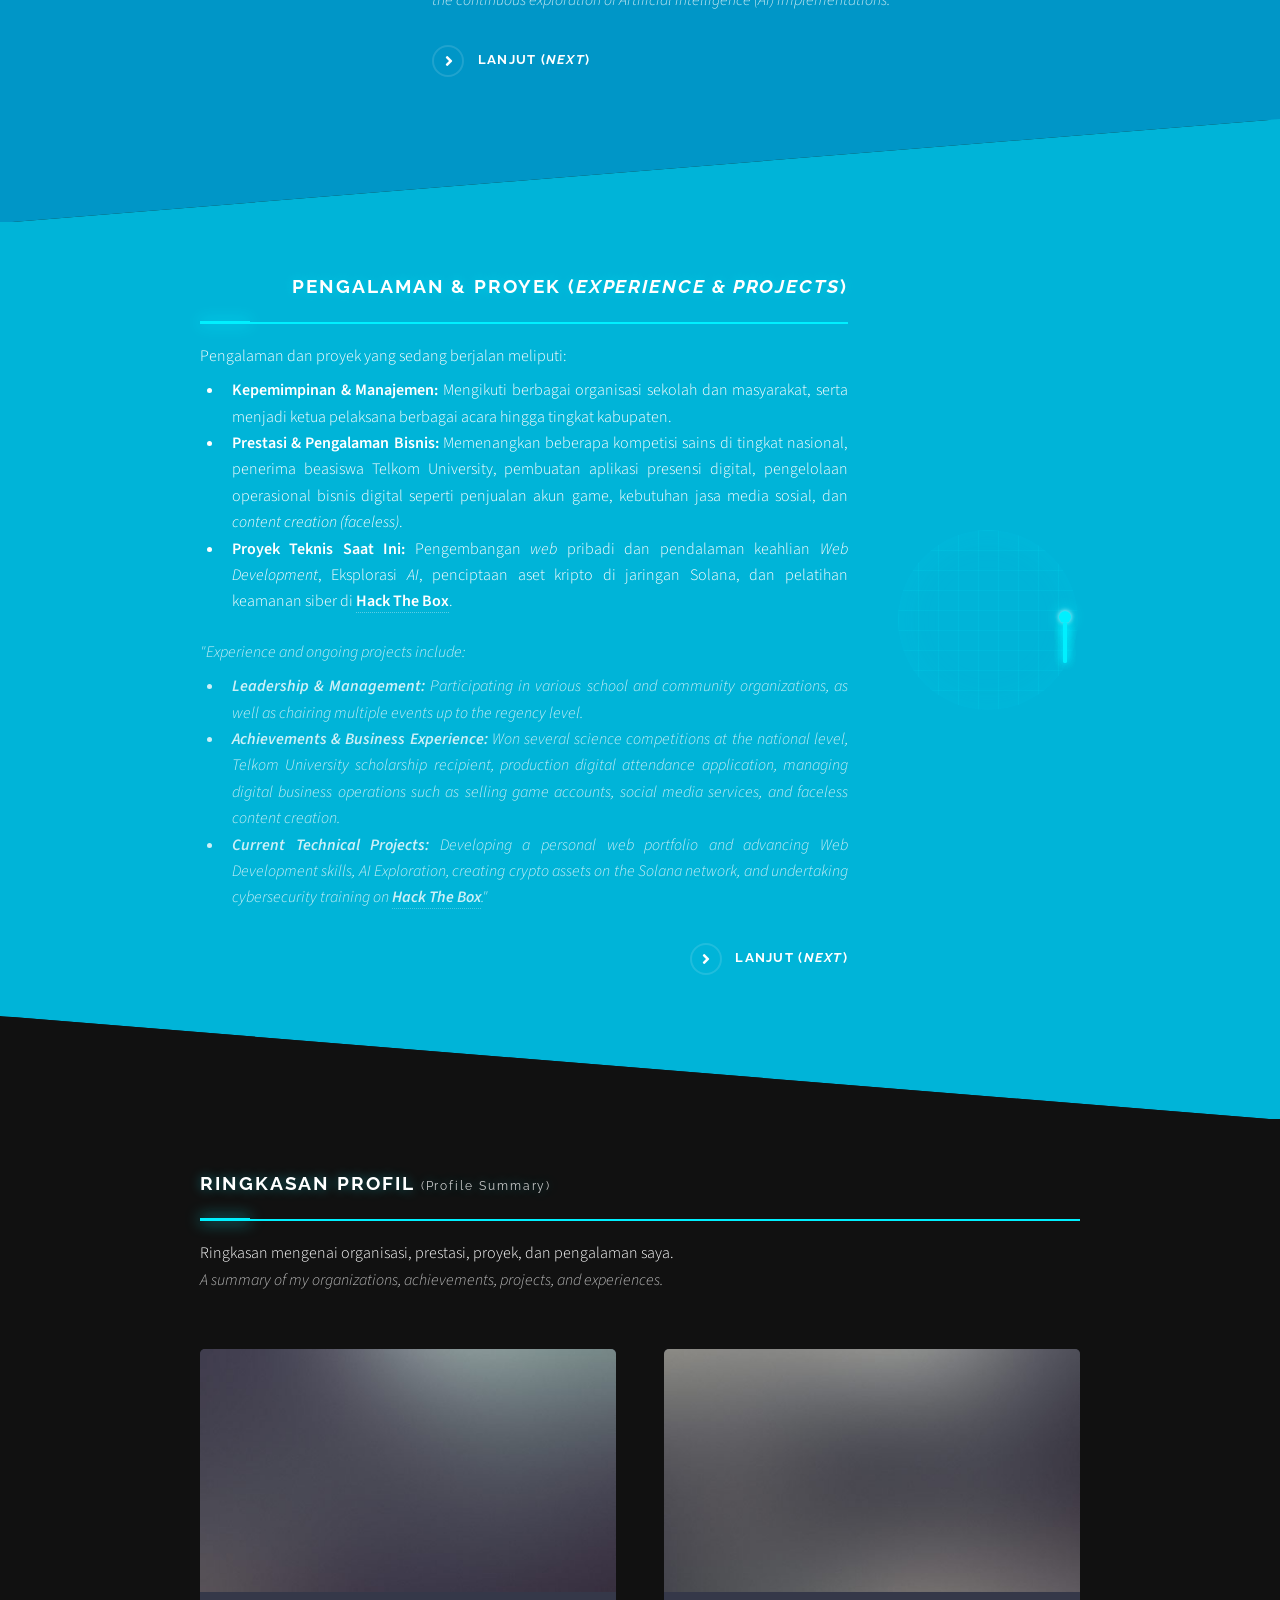
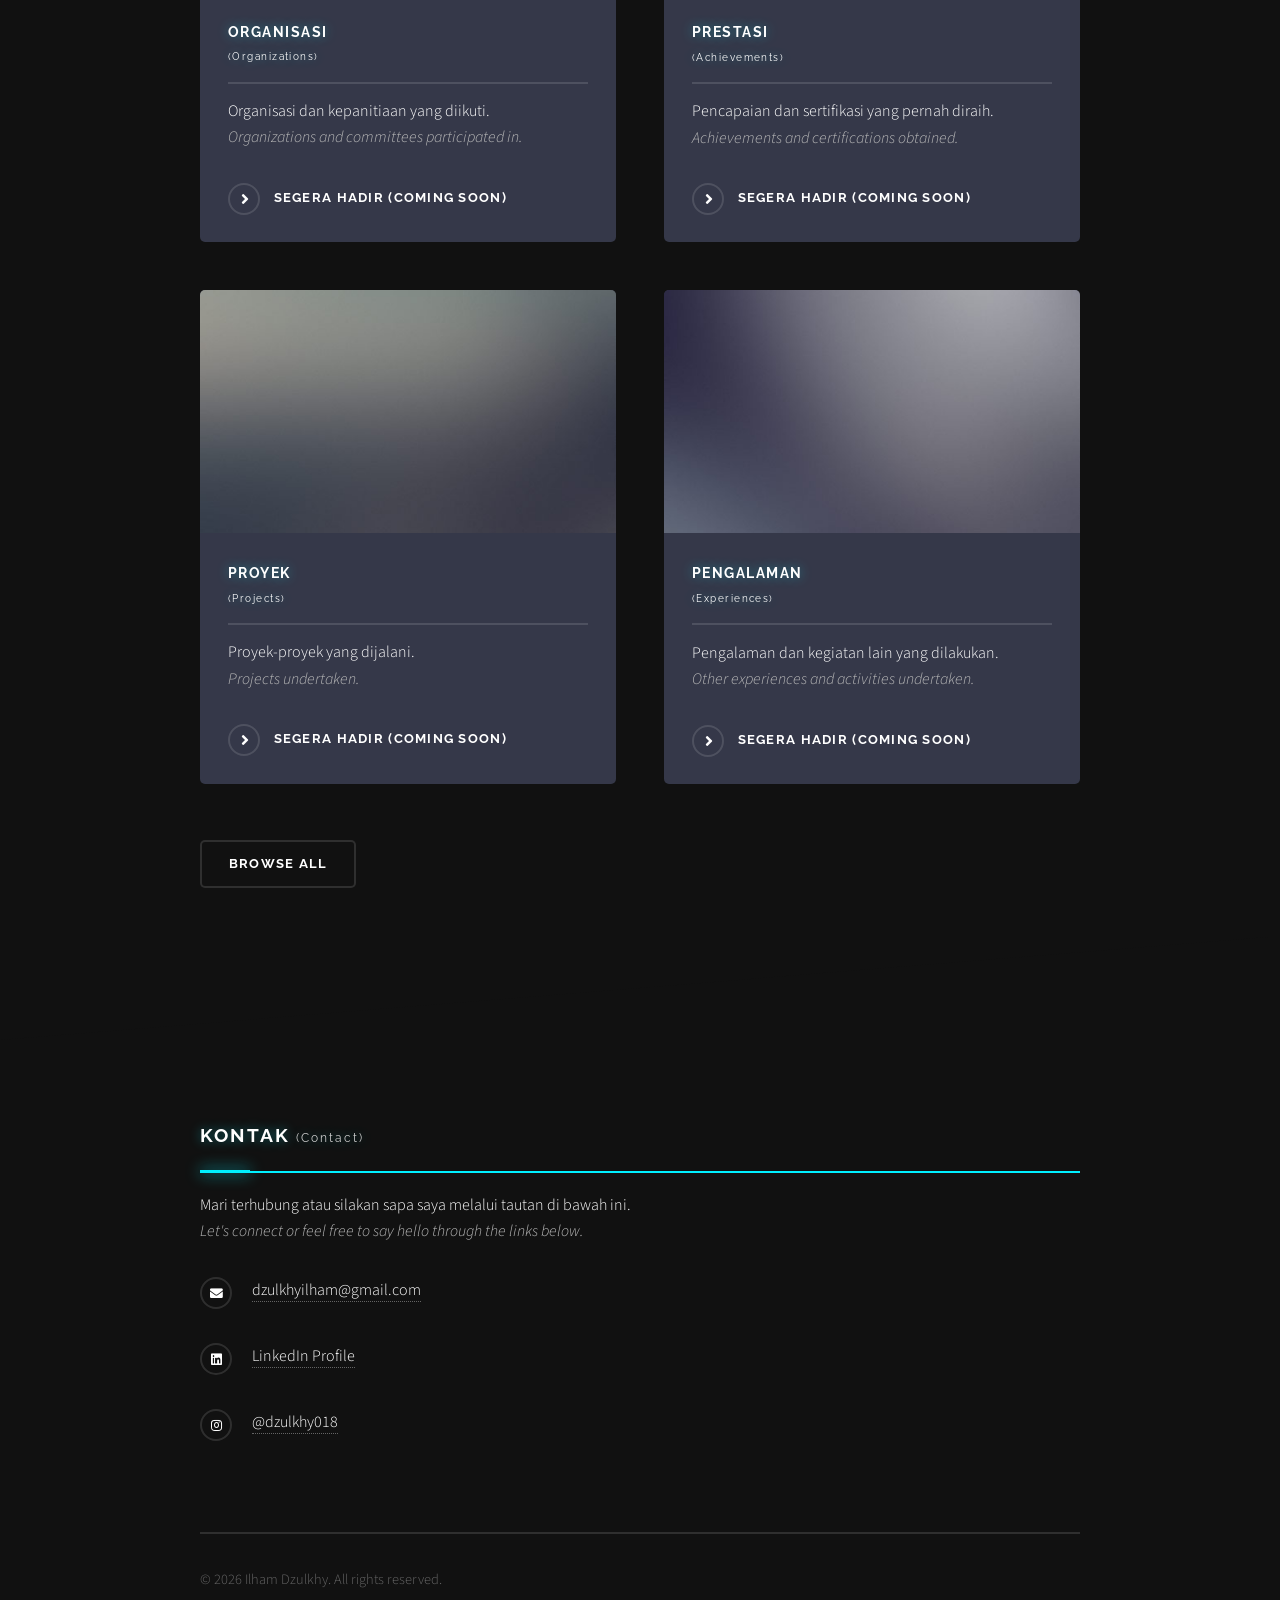
==== commit 85e468f0: "Rename index (3).html to index.html" ====
--- a/index.html
+++ b/index.html
@@ -72,7 +72,7 @@
 				object-fit: cover !important;
 			}
 			/* =================================================== */
-			/* EFEK HOLOGRAM 3D KOMPLEKS (TEMA ABU-ABU / SILVER)   */
+			/* EFEK HOLOGRAM 3D KOMPLEKS (TANPA BACKGROUND HITAM)  */
 			/* =================================================== */
 			
 			/* 1. MENGHAPUS LINGKARAN HITAM BAWAAN TEMPLATE */
@@ -105,13 +105,13 @@
 				position: absolute;
 				width: 100%;
 				height: 100%;
-				border: 2px dashed rgba(180, 180, 180, 0.6);
+				border: 2px dashed rgba(0, 240, 255, 0.6);
 				border-radius: 50%;
-				box-shadow: 0 0 15px rgba(180, 180, 180, 0.3), inset 0 0 10px rgba(180, 180, 180, 0.3);
+				box-shadow: 0 0 15px rgba(0, 240, 255, 0.3), inset 0 0 10px rgba(0, 240, 255, 0.3);
 			}
 			.holo-ring.x { transform: rotateX(70deg) rotateY(0deg); border-style: solid; border-width: 1px;}
 			.holo-ring.y { transform: rotateX(0deg) rotateY(70deg); }
-			.holo-ring.z { transform: rotateX(45deg) rotateY(45deg); border: 2px dotted rgba(180, 180, 180, 0.8);}
+			.holo-ring.z { transform: rotateX(45deg) rotateY(45deg); border: 2px dotted rgba(0, 240, 255, 0.8);}
 
 			/* Kubus Data Melayang di Tengah */
 			.holo-cube {
@@ -124,9 +124,9 @@
 			.holo-cube .face {
 				position: absolute;
 				width: 100%; height: 100%;
-				background: rgba(180, 180, 180, 0.1);
-				border: 1px solid rgba(180, 180, 180, 0.9);
-				box-shadow: 0 0 20px rgba(180, 180, 180, 0.5) inset;
+				background: rgba(0, 240, 255, 0.1);
+				border: 1px solid rgba(0, 240, 255, 0.9);
+				box-shadow: 0 0 20px rgba(0, 240, 255, 0.5) inset;
 				backdrop-filter: blur(2px);
 			}
 			/* Pemosisi Sisi Kubus */
@@ -152,10 +152,10 @@
 				border-radius: 50%;
 				/* Efek grid lantai virtual agar terasa 3D */
 				background: 
-					linear-gradient(rgba(180, 180, 180,0.1) 1px, transparent 1px) center,
-					linear-gradient(90deg, rgba(180, 180, 180,0.1) 1px, transparent 1px) center;
+					linear-gradient(rgba(0,240,255,0.1) 1px, transparent 1px) center,
+					linear-gradient(90deg, rgba(0,240,255,0.1) 1px, transparent 1px) center;
 				background-size: 20px 20px;
-				box-shadow: inset 0 0 40px rgba(180, 180, 180, 0.1);
+				box-shadow: inset 0 0 40px rgba(0, 240, 255, 0.1);
 				overflow: visible; /* Biar larinya bisa tembus keluar lingkaran dikit */
 			}
 			
@@ -216,7 +216,7 @@
 			@media screen and (max-width: 736px) {
 				.holo-cube .face {
 					backdrop-filter: none !important; /* Ini biang kerok lag di HP */
-					box-shadow: 0 0 5px rgba(180, 180, 180, 0.5) inset !important; /* Dibikin ringan */
+					box-shadow: 0 0 5px rgba(0, 240, 255, 0.5) inset !important; /* Dibikin ringan */
 				}
 			}
 
@@ -224,11 +224,11 @@
 			/* FIX 3: MUNCULIN BADAN ANAK LARI                     */
 			/* =================================================== */
 			/* Membentuk Kepala & Badan dengan efek Neon Glow */
-			.c-head { width: 12px; height: 12px; border-radius: 50%; background: #cccccc; position: absolute; top: 0; left: 9px; box-shadow: 0 0 15px #cccccc, 0 0 5px #fff; }
-			.c-body { width: 4px; height: 22px; background: #cccccc; position: absolute; top: 12px; left: 13px; box-shadow: 0 0 10px #cccccc; }
+			.c-head { width: 12px; height: 12px; border-radius: 50%; background: #00f0ff; position: absolute; top: 0; left: 9px; box-shadow: 0 0 15px #00f0ff, 0 0 5px #fff; }
+			.c-body { width: 4px; height: 22px; background: #00f0ff; position: absolute; top: 12px; left: 13px; box-shadow: 0 0 10px #00f0ff; }
 			
 			/* Membentuk Tangan & Kaki */
-			.c-arm, .c-leg { width: 4px; background: #cccccc; position: absolute; border-radius: 2px; box-shadow: 0 0 10px #cccccc; }
+			.c-arm, .c-leg { width: 4px; background: #00f0ff; position: absolute; border-radius: 2px; box-shadow: 0 0 10px #00f0ff; }
 			.c-arm { height: 16px; top: 14px; left: 13px; transform-origin: top center; }
 			.c-leg { height: 20px; top: 32px; left: 13px; transform-origin: top center; }
 
@@ -242,8 +242,7 @@
 			@keyframes swingArmRev { 0% { transform: rotate(60deg); } 100% { transform: rotate(-60deg); } }
 			@keyframes swingLeg { 0% { transform: rotate(-45deg); } 100% { transform: rotate(50deg); } }
 			@keyframes swingLegRev { 0% { transform: rotate(50deg); } 100% { transform: rotate(-45deg); } }
-			
-			/* =================================================== */
+									/* =================================================== */
 			/* FIX POSISI KHUSUS HP: NO 2 KIRI, NO 3 KANAN         */
 			/* =================================================== */
 			@media screen and (max-width: 736px) {
@@ -255,43 +254,19 @@
 					margin: 0 0 2em 0 !important;
 				}
 
-				/* Hologram 3 (Pengalaman) mepet mentok KANAN di HP */
+								/* Hologram 3 (Pengalaman) mepet mentok KANAN di HP */
 				#three .image.holo-container {
 					width: 100% !important;
 					justify-content: flex-end !important; 
 					margin: 0 0 2em 0 !important; /* Samakan marginnya dengan No 2 biar rapi */
 					transform: translateX(50px) !important; /* Dosis dorongan ke KANAN */
 				}
-			}
-
-			/* =================================================== */
-			/* SAPU BERSIH TEMA BIRU BAWAAN (TETAP AMAN UNTUK KACA)*/
-			/* =================================================== */
-			/* Warna Background Utama */
-			body, #page-wrapper, #banner, #footer {
-				background-color: #1a1a1a !important;
-			}
-			
-			/* Warna Abu Gelap untuk Bagian One, Two, Three dan Sisi Miringnya */
-			.wrapper.style1, .wrapper.style1:before, .wrapper.style1:after {
-				background-color: #2b2b2b !important;
-				background-image: none !important; /* Hapus gradasi biru */
-			}
-			.wrapper.style2, .wrapper.style2:before, .wrapper.style2:after {
-				background-color: #222222 !important;
-				background-image: none !important; /* Hapus gradasi biru */
-			}
-			.wrapper.style3, .wrapper.style3:before, .wrapper.style3:after {
-				background-color: #191919 !important;
-				background-image: none !important; /* Hapus gradasi biru */
-			}
-			
-			/* Memastikan efek "kaca" tembus pandang tetap berfungsi */
-			.wrapper.alt {
-				background-color: transparent !important;
-			}
+
+
+
 
 		</style>
+	</head>
 	</head>
 	<body class="is-preload">
 
@@ -320,7 +295,7 @@
 				<!-- Banner -->
 	<section id="banner">
 		<div class="inner" style="text-align: center;">
-			<div class="logo"><img src="images/profil.jpeg" alt="Foto Profil Zulhi" style="width: 120px; height: 120px; border-radius: 50%; object-fit: cover; display: block; margin: 0 auto; box-shadow: 0px 0px 25px rgba(180, 180, 180, 0.6);" /></div>
+			<div class="logo"><img src="images/profil.jpeg" alt="Foto Profil Zulhi" style="width: 120px; height: 120px; border-radius: 50%; object-fit: cover; display: block; margin: 0 auto; box-shadow: 0px 0px 25px rgba(0, 240, 255, 0.6);" /></div>
 			<h2 style="text-transform: none;">ILHAM DZULKHY</h2>
 			<p style="text-transform: none; letter-spacing: 0.05em; text-align: center; margin: 0 auto;">Undergraduate Smart City Information System Student at Telkom University</p>
 		</div>
@@ -370,7 +345,7 @@
 			<h2 class="major">Fokus saat ini (<i>CURRENT FOCUS</i>)</h2>
 			
 			<!-- Bagian Tags / Jabatan -->
-			<p style="text-align: center; font-weight: bold; color: #cccccc; letter-spacing: 1px; margin-bottom: 1.5em;">
+			<p style="text-align: center; font-weight: bold; color: #00f0ff; letter-spacing: 1px; margin-bottom: 1.5em;">
 			    | Student Ambassador | Web Developer | Blockchain Apprentice | AI Explorer |
 			</p>
 
@@ -508,4 +483,4 @@
 			<script src="assets/js/main.js"></script>
 
 	</body>
-</html>
+</html>                                                                                                                                                                                               
